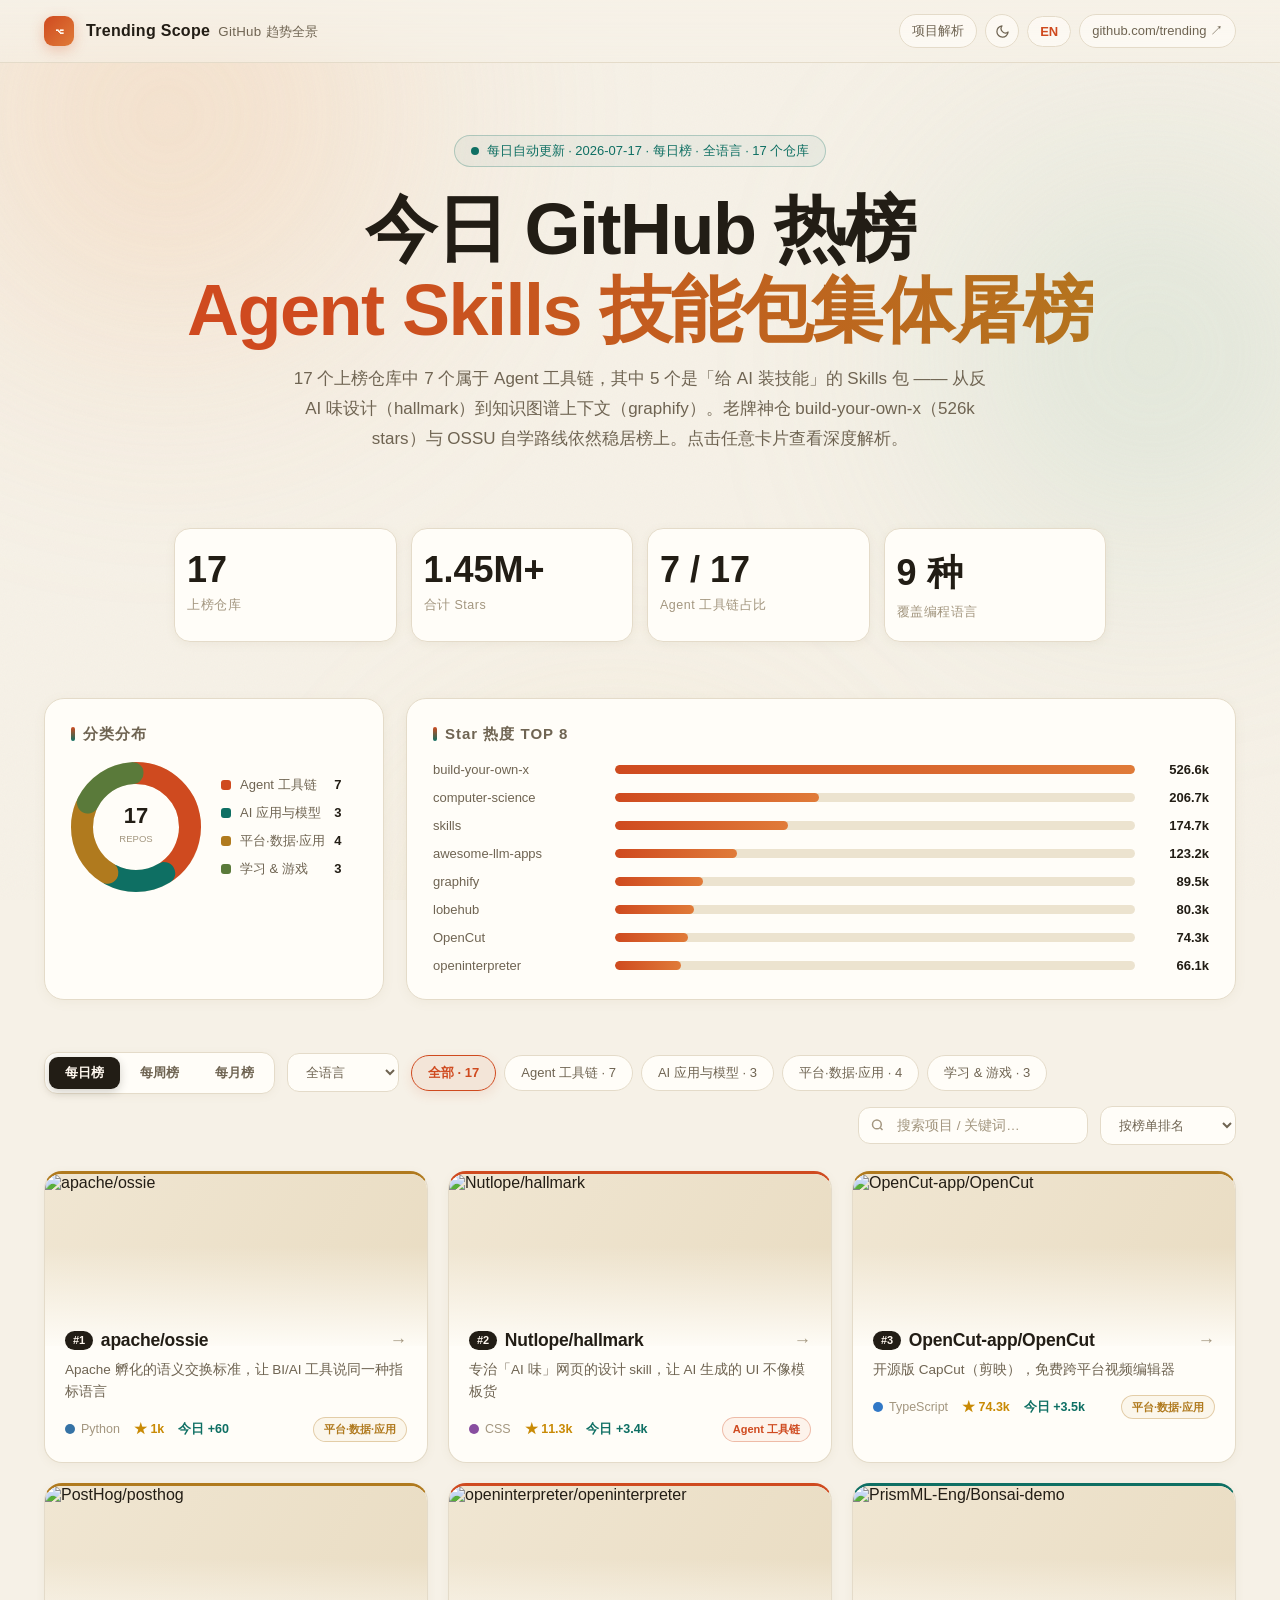
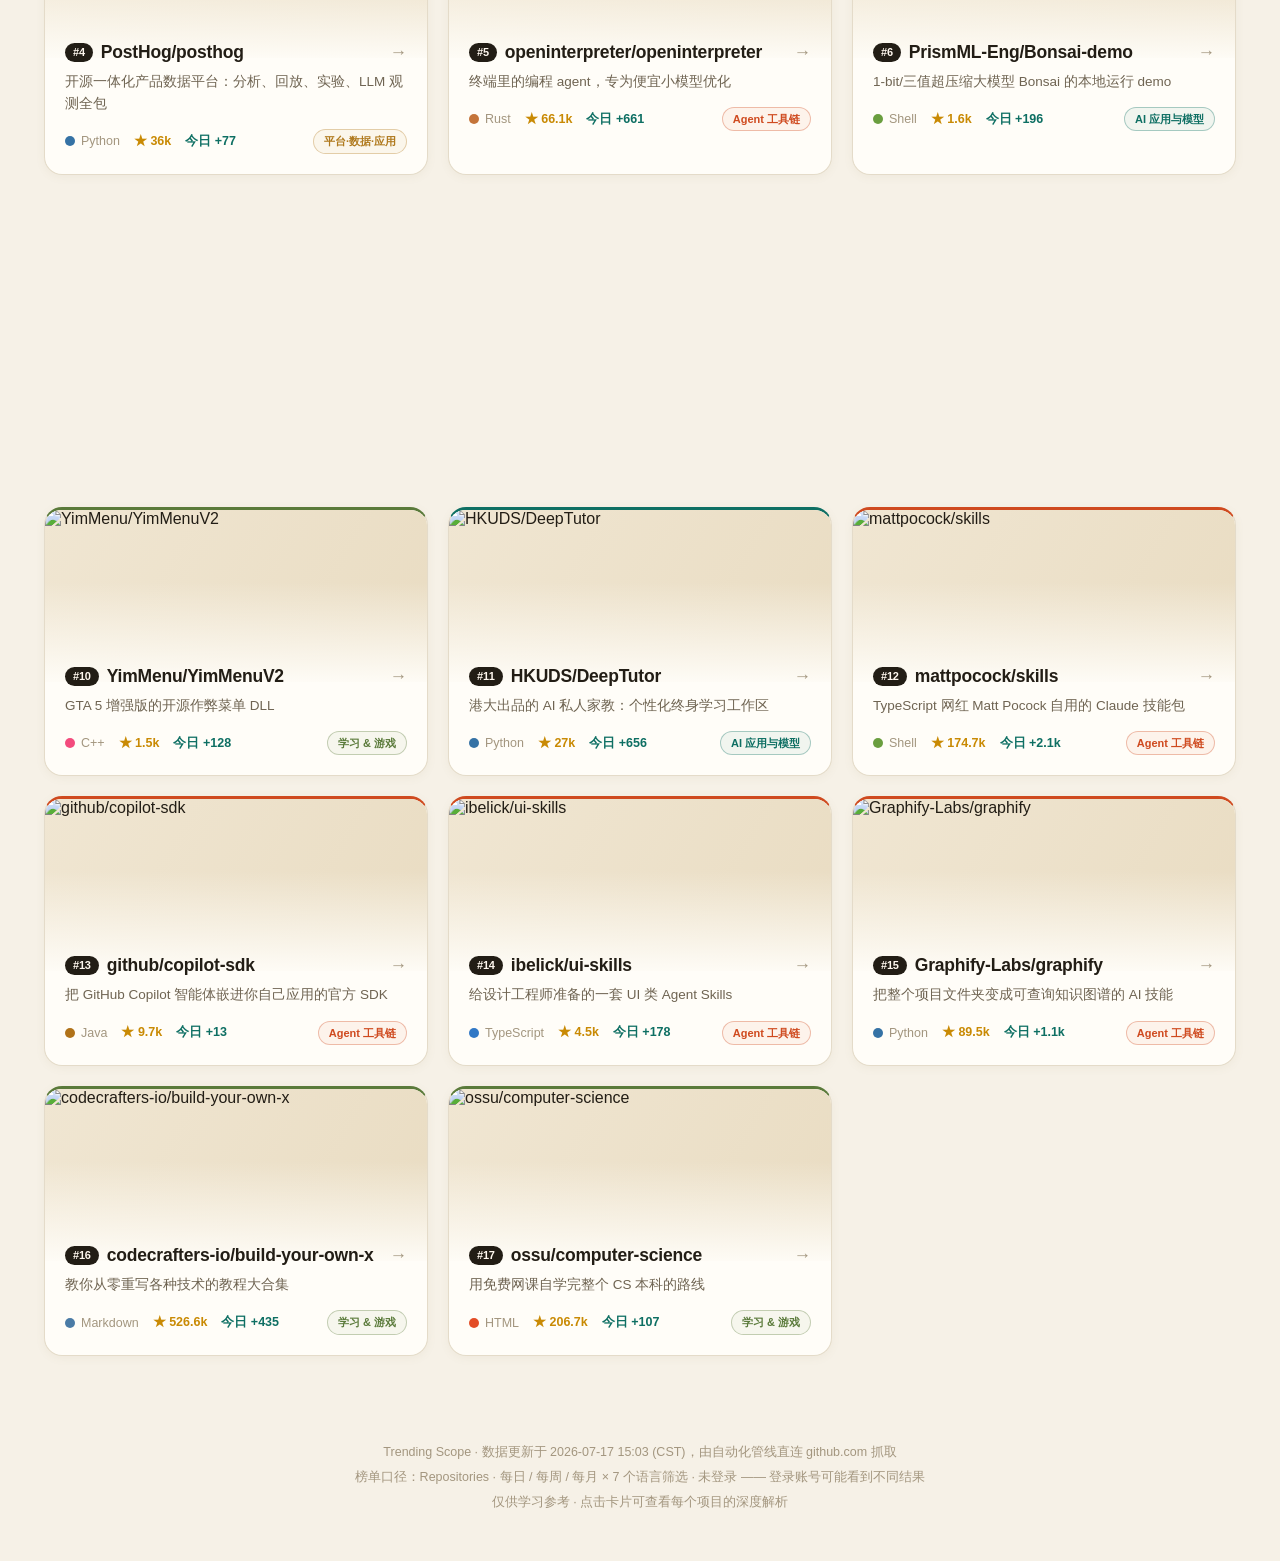
==== index.html @ 59d6569b "feat: dark mode — CSS-variable theming, system preference + manual toggle with memory, dark category" ====
<!DOCTYPE html>
<html lang="zh-CN">
<head>
<meta charset="UTF-8">
<meta name="viewport" content="width=device-width, initial-scale=1.0">
<title>GitHub Trending 全景 · 2026-07-17</title>
<meta name="description" content="把 github.com/trending 变成一页双语全景报告：每日 / 每周 / 每月榜 × 7 个语言筛选，上榜仓库深度解析与在榜追踪，每天自动更新。">
<meta property="og:type" content="website">
<meta property="og:site_name" content="Trending Scope">
<meta property="og:title" content="GitHub Trending 全景 · Trending Scope">
<meta property="og:description" content="每日 GitHub 热榜深度解析：每日 / 每周 / 每月榜 × 语言筛选，上榜仓库点评 + 在榜追踪，每天自动更新。">
<meta property="og:url" content="https://trending.cosolution.cc/">
<meta property="og:image" content="https://trending.cosolution.cc/og-zh.png">
<meta property="og:image:width" content="1200">
<meta property="og:image:height" content="630">
<meta property="og:image:alt" content="Trending Scope 站点预览：今日 GitHub 热榜与上榜仓库统计">
<meta property="og:locale" content="zh_CN">
<meta name="twitter:card" content="summary_large_image">
<meta name="twitter:title" content="GitHub Trending 全景 · Trending Scope">
<meta name="twitter:description" content="每日 GitHub 热榜深度解析：每日 / 每周 / 每月榜 × 语言筛选，上榜仓库点评 + 在榜追踪，每天自动更新。">
<meta name="twitter:image" content="https://trending.cosolution.cc/og-zh.png">
<script>!function(){try{var t=localStorage.getItem("ts-theme");if(t!=="dark"&&t!=="light"){t=matchMedia("(prefers-color-scheme: dark)").matches?"dark":"light"}document.documentElement.dataset.theme=t}catch(e){document.documentElement.dataset.theme="light"}}()</script>
<style>
  :root{
    --bg:#f6f1e7; --card:#fffdf8; --line:#e4dbc9;
    --txt:#221d15; --sub:#6f6452; --dim:#a3967f;
    --acc1:#cf4a1f; --acc2:#0e6f63; --acc3:#b07a1e;
    --gold:#c98a04;
    --cat-agent:#cf4a1f; --cat-ai:#0e6f63; --cat-infra:#b07a1e; --cat-other:#5a7a3a;
  }
  *{margin:0;padding:0;box-sizing:border-box}
  html{scroll-behavior:smooth}
  body{
    font-family:-apple-system,BlinkMacSystemFont,"SF Pro SC","PingFang SC","Segoe UI",Roboto,sans-serif;
    background:var(--bg); color:var(--txt); overflow-x:hidden;
    -webkit-font-smoothing:antialiased;
  }
  /* ---------- 背景 ---------- */
  .aurora{position:fixed; inset:0; z-index:-2; overflow:hidden}
  .aurora .blob{position:absolute; border-radius:50%; filter:blur(120px); will-change:transform}
  .b1{width:54vw;height:54vw;left:-14vw;top:-18vw;background:radial-gradient(circle,#f3c39a,transparent 65%);opacity:.55;animation:drift1 26s ease-in-out infinite alternate}
  .b2{width:44vw;height:44vw;right:-12vw;top:8vh;background:radial-gradient(circle,#a9cdb9,transparent 65%);opacity:.5;animation:drift2 32s ease-in-out infinite alternate}
  .b3{width:40vw;height:40vw;left:28vw;bottom:-24vw;background:radial-gradient(circle,#ecd9a0,transparent 65%);opacity:.45;animation:drift3 38s ease-in-out infinite alternate}
  @keyframes drift1{to{transform:translate(9vw,7vh) scale(1.12)}}
  @keyframes drift2{to{transform:translate(-8vw,10vh) scale(.9)}}
  @keyframes drift3{to{transform:translate(-10vw,-8vh) scale(1.15)}}
  .grain{position:fixed;inset:0;z-index:-1;pointer-events:none;opacity:.05;
    background-image:url("data:image/svg+xml,%3Csvg xmlns='http://www.w3.org/2000/svg' width='120' height='120'%3E%3Cfilter id='n'%3E%3CfeTurbulence type='fractalNoise' baseFrequency='0.9' numOctaves='2'/%3E%3C/filter%3E%3Crect width='120' height='120' filter='url(%23n)' opacity='0.6'/%3E%3C/svg%3E");}
  /* ---------- 顶部导航 ---------- */
  header.nav{position:sticky;top:0;z-index:50;backdrop-filter:blur(14px);
    background:linear-gradient(180deg,rgba(246,241,231,.92),rgba(246,241,231,.6));
    border-bottom:1px solid var(--line)}
  .nav-inner{max-width:1240px;margin:0 auto;padding:14px 24px;display:flex;align-items:center;gap:12px}
  .logo{width:30px;height:30px;border-radius:9px;display:grid;place-items:center;
    background:linear-gradient(135deg,var(--acc1),#e07b39);box-shadow:0 4px 14px #cf4a1f44;
    font-size:16px;font-weight:800;color:#fff8ef}
  .nav-title{font-weight:700;letter-spacing:.3px}
  .nav-title small{color:var(--sub);font-weight:400;margin-left:8px}
  .nav-right{margin-left:auto;display:flex;gap:8px;align-items:center}
  .nav-right a{color:var(--sub);text-decoration:none;font-size:13px;padding:7px 12px;border:1px solid var(--line);border-radius:99px;transition:.25s;background:#fffdf8aa}
  .nav-right a:hover{color:var(--txt);border-color:var(--acc1);box-shadow:0 4px 12px #cf4a1f22}
  .nav-right a.lang{font-weight:700;color:var(--acc1)}
  /* ---------- Hero ---------- */
  .hero{max-width:1240px;margin:0 auto;padding:72px 24px 30px;text-align:center}
  .hero .kicker{display:inline-flex;gap:8px;align-items:center;font-size:13px;color:var(--acc2);
    border:1px solid #0e6f6344;border-radius:99px;padding:6px 16px;background:#0e6f630c;
    animation:fadeUp .8s .1s both}
  .hero .kicker .pulse{width:8px;height:8px;border-radius:50%;background:var(--acc2);animation:pulse 1.6s infinite}
  @keyframes pulse{0%,100%{box-shadow:0 0 0 0 #0e6f6355}50%{box-shadow:0 0 0 7px transparent}}
  .hero h1{font-size:clamp(38px,6vw,72px);line-height:1.12;margin:22px 0 14px;font-weight:800;letter-spacing:-1.5px;
    animation:fadeUp .8s .25s both}
  .grad{background:linear-gradient(92deg,#cf4a1f 5%,#b07a1e 45%,#0e6f63 90%,#cf4a1f);
    background-size:250% 100%;-webkit-background-clip:text;background-clip:text;color:transparent;
    animation:gradShift 7s linear infinite}
  @keyframes gradShift{to{background-position:250% 0}}
  .hero p.sub{color:var(--sub);font-size:clamp(14px,1.6vw,17px);max-width:700px;margin:0 auto;line-height:1.75;animation:fadeUp .8s .4s both}
  @keyframes fadeUp{from{opacity:0;transform:translateY(22px)}to{opacity:1;transform:none}}
  /* ---------- 统计条 ---------- */
  .stats{max-width:980px;margin:44px auto 0;display:grid;grid-template-columns:repeat(4,1fr);gap:14px;padding:0 24px;animation:fadeUp .8s .55s both}
  .stat{background:var(--card);border:1px solid var(--line);border-radius:16px;padding:20px 12px;
    box-shadow:0 2px 10px #8a7a5a14;transition:transform .3s,border-color .3s,box-shadow .3s}
  .stat:hover{transform:translateY(-4px);border-color:#cf4a1f66;box-shadow:0 10px 24px -8px #cf4a1f33}
  .stat .num{font-size:clamp(24px,3.4vw,36px);font-weight:800;color:var(--txt)}
  .stat .lbl{color:var(--dim);font-size:12.5px;margin-top:6px;letter-spacing:.5px}
  /* ---------- 图表区 ---------- */
  .insight{max-width:1240px;margin:56px auto 0;padding:0 24px;display:grid;grid-template-columns:340px 1fr;gap:22px}
  .panel{background:var(--card);border:1px solid var(--line);border-radius:20px;padding:26px;box-shadow:0 2px 12px #8a7a5a12}
  .panel h3{font-size:15px;color:var(--sub);font-weight:600;letter-spacing:1px;margin-bottom:18px;display:flex;align-items:center;gap:8px}
  .panel h3::before{content:"";width:4px;height:14px;border-radius:2px;background:linear-gradient(var(--acc1),var(--acc2))}
  .donut-wrap{display:flex;align-items:center;gap:20px}
  .donut{transform:rotate(-90deg)}
  .donut circle{fill:none;stroke-width:22;stroke-linecap:round;transition:stroke-dasharray 1.2s cubic-bezier(.6,0,.2,1)}
  .donut .track{stroke:#eae1cd}
  .legend{display:flex;flex-direction:column;gap:10px;font-size:13px}
  .legend .row{display:flex;align-items:center;gap:9px;color:var(--sub)}
  .legend .dot{width:10px;height:10px;border-radius:3px}
  .legend b{color:var(--txt);margin-left:auto;font-variant-numeric:tabular-nums}
  .bars{display:flex;flex-direction:column;gap:13px}
  .bar-row{display:grid;grid-template-columns:170px 1fr 62px;gap:12px;align-items:center;font-size:13px}
  .bar-row .nm{color:var(--sub);white-space:nowrap;overflow:hidden;text-overflow:ellipsis}
  .bar-row .tr{height:9px;border-radius:99px;background:#ece3cf;overflow:hidden}
  .bar-row .fl{display:block;height:100%;border-radius:99px;width:0;background:linear-gradient(90deg,var(--acc1),#e07b39);transition:width 1s cubic-bezier(.6,0,.2,1)}
  .bar-row .vl{text-align:right;color:var(--txt);font-weight:700;font-variant-numeric:tabular-nums}
  /* ---------- 工具栏 ---------- */
  .toolbar{max-width:1240px;margin:52px auto 26px;padding:0 24px;display:flex;flex-wrap:wrap;gap:12px;align-items:center}
  .ranges{display:flex;gap:4px;background:var(--card);border:1px solid var(--line);border-radius:13px;padding:4px;box-shadow:0 2px 8px #8a7a5a10}
  .ranges .rb{padding:7px 16px;border-radius:9px;font-size:13px;color:var(--sub);cursor:pointer;transition:.25s;user-select:none;font-weight:600;white-space:nowrap}
  .ranges .rb:hover{color:var(--txt)}
  .ranges .rb.on{background:#221d15;color:#fff8ef;box-shadow:0 3px 10px #221d1533}
  .chips{display:flex;gap:8px;flex-wrap:wrap}
  .chip{padding:8px 16px;border-radius:99px;border:1px solid var(--line);background:var(--card);color:var(--sub);
    font-size:13px;cursor:pointer;transition:.25s;user-select:none}
  .chip:hover{border-color:var(--acc1);color:var(--txt)}
  .chip.on{background:#cf4a1f12;border-color:var(--acc1);color:var(--acc1);font-weight:600;box-shadow:0 4px 12px #cf4a1f1e}
  .search{margin-left:auto;position:relative}
  .search input{width:230px;padding:10px 16px 10px 38px;border-radius:12px;border:1px solid var(--line);background:var(--card);color:var(--txt);font-size:13.5px;outline:none;transition:.25s}
  .search input::placeholder{color:var(--dim)}
  .search input:focus{border-color:var(--acc2);box-shadow:0 0 0 3px #0e6f6322;width:270px}
  .search svg{position:absolute;left:12px;top:50%;transform:translateY(-50%)}
  .sortsel{padding:10px 14px;border-radius:12px;border:1px solid var(--line);background:var(--card);color:var(--sub);font-size:13px;outline:none;cursor:pointer}
  /* ---------- 卡片 ---------- */
  .grid{max-width:1240px;margin:0 auto;padding:0 24px 30px;display:grid;grid-template-columns:repeat(auto-fill,minmax(350px,1fr));gap:20px}
  .card{background:var(--card);border:1px solid var(--line);border-radius:18px;overflow:hidden;cursor:pointer;
    position:relative;box-shadow:0 2px 10px #8a7a5a12;
    opacity:0;transform:translateY(26px) scale(.98);
    transition:opacity .6s,transform .6s cubic-bezier(.2,.7,.3,1),border-color .3s,box-shadow .3s}
  .card.show{opacity:1;transform:none}
  .card:hover{transform:translateY(-6px);border-color:#cf4a1f77;box-shadow:0 18px 40px -14px #b06a2f44,0 4px 16px #8a7a5a22}
  .card .thumb{position:relative;height:172px;overflow:hidden;background:linear-gradient(120deg,#f0e6d2,#e9dcc2)}
  .card .thumb img{width:100%;height:100%;object-fit:cover;display:block;transition:transform .6s cubic-bezier(.2,.7,.3,1)}
  .card:hover .thumb img{transform:scale(1.06)}
  .card .thumb::after{content:"";position:absolute;inset:0;background:linear-gradient(180deg,transparent 42%,#fffdf8f2)}
  .rank{display:inline-block;flex:none;font-size:11px;font-weight:800;color:#fff8ef;line-height:1;
    background:#221d15;padding:4px 8px;border-radius:99px;vertical-align:2px}
  .catpill{margin-left:auto;font-size:11px;padding:3px 10px;border-radius:99px;border:1px solid;font-weight:600;line-height:1.5}
  .card .body{padding:18px 20px 20px;position:relative;margin-top:-34px;z-index:2}
  .card h4{font-size:17.5px;font-weight:750;letter-spacing:-.2px;display:flex;align-items:center;gap:8px}
  .card h4 .arrow{margin-left:auto;color:var(--dim);transition:.3s;font-weight:400}
  .card:hover h4 .arrow{transform:translateX(4px);color:var(--acc1)}
  .card .tag{color:var(--sub);font-size:13.5px;line-height:1.65;margin-top:8px;display:-webkit-box;-webkit-line-clamp:2;-webkit-box-orient:vertical;overflow:hidden}
  .card .meta{display:flex;align-items:center;gap:14px;row-gap:8px;margin-top:14px;font-size:12.5px;color:var(--dim);flex-wrap:wrap}
  .ldot{display:inline-flex;align-items:center;gap:6px}
  .ldot i{width:10px;height:10px;border-radius:50%;display:inline-block}
  .stars{color:var(--gold);font-weight:700;display:inline-flex;align-items:center;gap:5px}
  .today{color:var(--acc2);font-weight:700}
  .empty{grid-column:1/-1;text-align:center;color:var(--dim);padding:70px 0;font-size:15px}
  /* ---------- 在榜追踪 ---------- */
  .trkb{font-size:11px;padding:3px 9px;border-radius:99px;border:1px solid #0e6f6355;color:var(--acc2);background:#0e6f630e;font-weight:600;line-height:1.5;white-space:nowrap}
  .trkb.new{color:var(--acc1);border-color:#cf4a1f55;background:#cf4a1f12}
  .trkb.back{color:var(--acc3);border-color:#b07a1e55;background:#b07a1e0e}
  .trackinfo{font-size:13px;color:var(--sub);margin-bottom:8px;font-weight:600}
  .spark{width:100%;height:44px;display:block}
  .spark-cap{display:flex;justify-content:space-between;font-size:11px;color:var(--dim);margin-top:4px;font-variant-numeric:tabular-nums}
  .spark-note{font-size:11.5px;color:var(--dim);margin-top:6px}
  /* ---------- 弹窗 ---------- */
  .overlay{position:fixed;inset:0;z-index:100;background:#221d15b8;backdrop-filter:blur(10px);
    display:grid;place-items:center;padding:24px;opacity:0;pointer-events:none;transition:opacity .3s}
  .overlay.open{opacity:1;pointer-events:auto}
  .modal{width:min(760px,94vw);max-height:88vh;overflow-y:auto;background:linear-gradient(180deg,#fffdf8,#faf4e8);
    border:1px solid var(--line);border-radius:22px;box-shadow:0 40px 90px -20px #221d15aa;
    transform:translateY(28px) scale(.96);transition:transform .35s cubic-bezier(.2,.8,.3,1)}
  .overlay.open .modal{transform:none}
  .modal::-webkit-scrollbar{width:8px}.modal::-webkit-scrollbar-thumb{background:#d8cdb4;border-radius:8px}
  .m-hero{position:relative;height:230px;overflow:hidden}
  .m-hero img{width:100%;height:100%;object-fit:cover}
  .m-hero::after{content:"";position:absolute;inset:0;background:linear-gradient(180deg,#fffdf800 30%,#fffdf8f0)}
  .m-close{position:absolute;top:14px;right:14px;z-index:3;width:36px;height:36px;border-radius:50%;border:none;
    background:#221d15b3;color:#fff8ef;font-size:16px;cursor:pointer;backdrop-filter:blur(6px);transition:.25s}
  .m-close:hover{background:var(--acc1);transform:rotate(90deg)}
  .m-body{padding:6px 30px 30px;margin-top:-46px;position:relative;z-index:2}
  .m-body h2{font-size:26px;font-weight:800;letter-spacing:-.4px}
  .m-sub{color:var(--sub);font-size:13.5px;margin-top:4px}
  .m-tags{display:flex;gap:8px;flex-wrap:wrap;margin:14px 0 20px}
  .m-tag{font-size:12px;padding:5px 12px;border-radius:99px;border:1px solid var(--line);color:var(--sub);background:#f5eedd}
  .m-tag.hl{color:var(--gold);border-color:#c98a0455;background:#c98a040e}
  .m-tag.hl2{color:var(--acc2);border-color:#0e6f6355;background:#0e6f630e}
  .sec{margin-top:18px;border-left:3px solid;border-image:linear-gradient(var(--acc1),var(--acc2)) 1;padding:2px 0 2px 16px}
  .sec h5{font-size:13px;letter-spacing:1.5px;color:var(--acc1);margin-bottom:7px}
  .sec p{color:#4c4335;font-size:14.5px;line-height:1.85}
  .sec ul.uses{list-style:none}
  .sec ul.uses li{position:relative;color:#4c4335;font-size:14.5px;line-height:1.85;padding-left:16px;margin-top:4px}
  .sec ul.uses li::before{content:"▸";position:absolute;left:0;color:var(--acc2);font-weight:700}
  .m-foot{margin-top:26px;display:flex;gap:10px}
  .btn{flex:1;text-align:center;padding:13px;border-radius:13px;text-decoration:none;font-size:14px;font-weight:700;transition:.25s}
  .btn.pri{color:#fff8ef;background:#221d15}
  .btn.pri:hover{background:var(--acc1);box-shadow:0 8px 26px -8px #cf4a1f88}
  .btn.sec2{color:var(--sub);border:1px solid var(--line);flex:0 0 110px}
  .btn.sec2:hover{color:var(--txt);border-color:var(--acc2)}
  footer{max-width:1240px;margin:20px auto 0;padding:34px 24px 46px;color:var(--dim);font-size:12.5px;text-align:center;line-height:2}
  /* ---------- 主题按钮 & SVG 颜色变量化 ---------- */
  .themebtn{width:34px;height:34px;border-radius:50%;border:1px solid var(--line);background:#fffdf8aa;color:var(--sub);cursor:pointer;display:grid;place-items:center;transition:.25s;padding:0}
  .themebtn:hover{color:var(--txt);border-color:var(--acc1);box-shadow:0 4px 12px #cf4a1f22}
  .donut .dnum{fill:var(--txt)}
  .donut .dsub{fill:var(--dim)}
  .spark polyline{stroke:var(--acc1)}
  .spark circle{fill:var(--card);stroke:var(--acc1)}
  /* ---------- 暗色模式 ---------- */
  html[data-theme="dark"]{
    color-scheme:dark;
    --bg:#16120d; --card:#221c15; --line:#3d342a;
    --txt:#f2ead9; --sub:#b3a78e; --dim:#7f7461;
    --acc1:#e05828; --acc2:#2ba892; --acc3:#d09a2e;
    --gold:#e0a42c;
  }
  html[data-theme="dark"] .aurora .b1{background:radial-gradient(circle,#5e2c16,transparent 65%);opacity:.5}
  html[data-theme="dark"] .aurora .b2{background:radial-gradient(circle,#143b33,transparent 65%);opacity:.55}
  html[data-theme="dark"] .aurora .b3{background:radial-gradient(circle,#4d3a12,transparent 65%);opacity:.45}
  html[data-theme="dark"] header.nav{background:linear-gradient(180deg,rgba(22,18,13,.92),rgba(22,18,13,.6));transition:background-color .35s ease}
  html[data-theme="dark"] .nav-right a{background:#221c15aa}
  html[data-theme="dark"] .nav-right a:hover{box-shadow:0 4px 12px #e0582833}
  html[data-theme="dark"] .themebtn{background:#221c15aa}
  html[data-theme="dark"] .themebtn:hover{box-shadow:0 4px 12px #e0582833}
  html[data-theme="dark"] .hero .kicker{border-color:#2ba89255;background:#2ba89214}
  html[data-theme="dark"] .hero .kicker .pulse{animation:pulseD 1.6s infinite}
  @keyframes pulseD{0%,100%{box-shadow:0 0 0 0 #2ba89255}50%{box-shadow:0 0 0 7px transparent}}
  html[data-theme="dark"] .grad{background:linear-gradient(92deg,#e05828 5%,#d09a2e 45%,#2ba892 90%,#e05828);background-size:250% 100%;-webkit-background-clip:text;background-clip:text;color:transparent}
  html[data-theme="dark"] .stat{box-shadow:0 2px 10px #00000033}
  html[data-theme="dark"] .stat:hover{border-color:#e0582866;box-shadow:0 10px 24px -8px #e0582840}
  html[data-theme="dark"] .panel{box-shadow:0 2px 12px #00000030}
  html[data-theme="dark"] .donut .track{stroke:#383026}
  html[data-theme="dark"] .bar-row .tr{background:#383026}
  html[data-theme="dark"] .ranges{box-shadow:0 2px 8px #00000033}
  html[data-theme="dark"] .ranges .rb.on{background:#f2ead9;color:#221c15;box-shadow:0 3px 10px #00000066}
  html[data-theme="dark"] .chip.on{background:#e0582820;box-shadow:0 4px 12px #e0582826}
  html[data-theme="dark"] .search input:focus{box-shadow:0 0 0 3px #2ba89230}
  html[data-theme="dark"] .card{box-shadow:0 2px 10px #00000033}
  html[data-theme="dark"] .card:hover{border-color:#e0582877;box-shadow:0 18px 40px -14px #00000088,0 4px 16px #00000044}
  html[data-theme="dark"] .card .thumb{background:linear-gradient(120deg,#2c251c,#241e16)}
  html[data-theme="dark"] .card .thumb::after{background:linear-gradient(180deg,transparent 42%,#221c15f2)}
  html[data-theme="dark"] .rank{background:#f2ead9;color:#221c15}
  html[data-theme="dark"] .trkb{border-color:#2ba89266;color:var(--acc2);background:#2ba89214}
  html[data-theme="dark"] .trkb.new{border-color:#e0582866;color:var(--acc1);background:#e0582818}
  html[data-theme="dark"] .trkb.back{border-color:#d09a2e66;color:var(--acc3);background:#d09a2e14}
  html[data-theme="dark"] .m-tag.hl2{border-color:#2ba89266;color:var(--acc2);background:#2ba89214}
  html[data-theme="dark"] .overlay{background:#0a0806cc}
  html[data-theme="dark"] .modal{background:linear-gradient(180deg,#221c15,#1c1712);box-shadow:0 40px 90px -20px #000000cc}
  html[data-theme="dark"] .modal::-webkit-scrollbar-thumb{background:#4a4032}
  html[data-theme="dark"] .m-hero::after{background:linear-gradient(180deg,#221c1500 30%,#221c15f0)}
  html[data-theme="dark"] .m-close{background:#0a0806b3;color:#f2ead9}
  html[data-theme="dark"] .m-tag{background:#2c251c}
  html[data-theme="dark"] .sec p,html[data-theme="dark"] .sec ul.uses li{color:#cfc3ab}
  html[data-theme="dark"] .btn.pri{background:#f2ead9;color:#221c15}
  html[data-theme="dark"] .btn.pri:hover{background:var(--acc1);color:#fff8ef;box-shadow:0 8px 26px -8px #e0582888}
  @media(max-width:860px){
    .insight{grid-template-columns:1fr}
    .stats{grid-template-columns:repeat(2,1fr)}
    .search{margin-left:0;width:100%}.search input{width:100%}
  }
</style>
</head>
<body>
<div class="aurora"><div class="blob b1"></div><div class="blob b2"></div><div class="blob b3"></div></div>
<div class="grain"></div>

<header class="nav">
  <div class="nav-inner">
    <div class="logo">⌥</div>
    <div class="nav-title">Trending Scope<small>GitHub 趋势全景</small></div>
    <div class="nav-right">
      <a href="#explore">项目解析</a>
      <button class="themebtn" id="themebtn" aria-label="切换主题"></button>
      <a href="index-en.html" class="lang">EN</a>
      <a href="https://github.com/trending" target="_blank" rel="noopener">github.com/trending ↗</a>
    </div>
  </div>
</header>

<section class="hero">
  <span class="kicker"><span class="pulse"></span><span id="kicktxt">数据加载中…</span></span>
  <h1>今日 GitHub 热榜<br><span class="grad" id="headline"></span></h1>
  <p class="sub" id="sub"></p>
</section>

<section class="stats" id="stats">
  <div class="stat"><div class="num" id="st1">0</div><div class="lbl">上榜仓库</div></div>
  <div class="stat"><div class="num" id="st2">0</div><div class="lbl">合计 Stars</div></div>
  <div class="stat"><div class="num" id="st3">0</div><div class="lbl">Agent 工具链占比</div></div>
  <div class="stat"><div class="num" id="st4">0</div><div class="lbl">覆盖编程语言</div></div>
</section>

<section class="insight">
  <div class="panel">
    <h3>分类分布</h3>
    <div class="donut-wrap">
      <svg class="donut" width="130" height="130" viewBox="0 0 130 130" id="donut"></svg>
      <div class="legend" id="legend"></div>
    </div>
  </div>
  <div class="panel">
    <h3>Star 热度 TOP 8</h3>
    <div class="bars" id="bars"></div>
  </div>
</section>

<section class="toolbar" id="explore">
  <div class="ranges" id="ranges"></div>
  <select class="sortsel" id="langsel"></select>
  <div class="chips" id="chips"></div>
  <div class="search">
    <svg width="15" height="15" viewBox="0 0 24 24" fill="none" stroke="#a3967f" stroke-width="2.4"><circle cx="11" cy="11" r="7"/><path d="m20 20-3.5-3.5"/></svg>
    <input id="q" type="text" placeholder="搜索项目 / 关键词…">
  </div>
  <select class="sortsel" id="sort">
    <option value="rank">按榜单排名</option>
    <option value="stars-desc">Stars 从高到低</option>
    <option value="stars-asc">Stars 从低到高</option>
    <option value="name">按名称 A→Z</option>
  </select>
</section>

<main class="grid" id="grid"></main>

<div class="overlay" id="overlay">
  <div class="modal" id="modal" role="dialog" aria-modal="true"></div>
</div>

<footer>
  <span id="foot1">Trending Scope</span><br>
  榜单口径：Repositories · 每日 / 每周 / 每月 × 7 个语言筛选 · 未登录 —— 登录账号可能看到不同结果<br>
  仅供学习参考 · 点击卡片可查看每个项目的深度解析
</footer>

<script src="data.js"></script>
<script>
/* ---------- 语言相关 UI 文案 ---------- */
const LOCALE = "zh";
const L = {
  multiLang: "多语言",
  langAll: "全语言",
  ranges: {daily:"每日榜", weekly:"每周榜", monthly:"每月榜"},
  rangeShort: {daily:"今日", weekly:"本周", monthly:"本月"},
  gain: (t,b) => `${L.rangeShort[b]} ${t}`,
  kicker: (date,rng,lang,n) => `每日自动更新 · ${date} · ${rng} · ${lang} · ${n} 个仓库`,
  all: n => `全部 · ${n}`,
  empty: "没有匹配的项目，换个关键词试试？",
  err: "数据加载失败：请确认 data.js 与本页面在同一目录。",
  rankSub: (r,b) => `${L.ranges[b]}排名 #${r}`,
  autoTag: "⚡ 自动摘要",
  secs: {what:"◆ 是做什么的", content:"◆ 仓库里有什么", stack:"◆ 技术栈", uses:"◆ 应用场景", hot:"◆ 为什么火"},
  openBtn: "在 GitHub 打开 ↗",
  backBtn: "返回列表",
  titleSuffix: d => `GitHub Trending 全景 · ${d}`,
  langSuffix: " 种",
  trackSec: "◆ 在榜追踪",
  streak: n => `在榜 ${n} 天`,
  newBadge: "首次上榜",
  backBadge: "回榜",
  trackInfo: t => t.is_new ? "今日首次上榜"
                : t.is_back ? `回榜 · 首次出现 ${t.first}`
                : t.days <= 1 ? "在榜追踪今日启动"
                : `连续在榜 ${t.days} 天 · 首次出现 ${t.first}`,
  collecting: d => `（趋势数据自 ${d} 起逐日积累）`,
  toDark: "切换到暗色模式",
  toLight: "切换到亮色模式"
};

const LANGC = {Python:"#3572A5",TypeScript:"#3178c6",JavaScript:"#d4b014",Java:"#b07219",Rust:"#c4743a",Shell:"#6a9e3f",Markdown:"#4a7ba6",CSS:"#884ea0","C++":"#f34b7d",HTML:"#e34c26",Go:"#00ADD8",Jupyter:"#DA5B0B",C:"#555555","C#":"#178600",Kotlin:"#A97BFF",Swift:"#F05138",PHP:"#4F5D95",Ruby:"#701516"};
const RANGES = ["daily","weekly","monthly"];

/* ---------- 状态 & 工具 ---------- */
const $ = s => document.querySelector(s);
const state = {board:"daily", lang:"all", cat:"all", q:"", sort:"rank"};
let D = null, REG = {}, USES = {}, CATS = {}, openSlug = null;
const og = r => `https://opengraph.githubassets.com/1/${r.full}`;
const avatar = r => `https://github.com/${r.full.split("/")[0]}.png?size=400`;
const esc = s => String(s).replace(/&/g,"&amp;").replace(/</g,"&lt;");
const langLabel = r => r.lang || L.multiLang;
const langColor = r => r.lang ? (LANGC[r.lang]||"#888") : "#8a7f68";

/* ---------- 当前看板列表 ---------- */
function activeList(){
  const b = D.boards[state.board] || {};
  const arr = b[state.lang] || b.all || [];
  return arr.map(be=>{
    const base = REG[be.full]; if(!base) return null;
    return Object.assign({}, base, {r:be.rank, stars:be.stars, today:be.today});
  }).filter(Boolean);
}

/* ---------- 在榜追踪徽章 & 趋势 ---------- */
const trackBadge = r => {
  const t = r.track; if(!t) return "";
  if(t.is_new)  return `<span class="trkb new">${L.newBadge}</span>`;
  if(t.is_back) return `<span class="trkb back">${L.backBadge}</span>`;
  if(t.days>=2) return `<span class="trkb">${L.streak(t.days)}</span>`;
  return "";
};
const spark = hist => {
  const W=300, H=44, P=5;
  const vals = hist.map(h=>h.s), mn = Math.min(...vals), mx = Math.max(...vals);
  const X = i => P+(W-2*P)*(hist.length===1 ? 0.5 : i/(hist.length-1));
  const Y = v => mx===mn ? H/2 : H-P-((H-2*P)*(v-mn)/(mx-mn));
  const pts = hist.map((h,i)=>X(i).toFixed(1)+","+Y(h.s).toFixed(1)).join(" ");
  const last = hist[hist.length-1];
  return `<svg class="spark" viewBox="0 0 ${W} ${H}" preserveAspectRatio="none">
      ${hist.length>1 ? `<polyline points="${pts}" fill="none" stroke="#cf4a1f" stroke-width="2" stroke-linecap="round" stroke-linejoin="round"/>` : ""}
      ${hist.map((h,i)=>`<circle cx="${X(i).toFixed(1)}" cy="${Y(h.s).toFixed(1)}" r="2.6" fill="#fffdf8" stroke="#cf4a1f" stroke-width="1.6"/>`).join("")}
    </svg>
    <div class="spark-cap"><span>${hist[0].d} · ★${hist[0].s}k</span><span>${last.d} · ★${last.s}k</span></div>`;
};
const trackSec = r => {
  const t = r.track; if(!t || !t.hist || !t.hist.length) return "";
  return `<div class="sec"><h5>${L.trackSec}</h5>
    <div class="trackinfo">${L.trackInfo(t)}</div>
    ${spark(t.hist)}
    ${t.hist.length<2 ? `<div class="spark-note">${L.collecting(t.first)}</div>` : ""}
  </div>`;
};

/* ---------- 数字滚动 ---------- */
function countUp(el){
  const n = +el.dataset.n, suf = el.dataset.suf||"", dec = +(el.dataset.dec||0), t0 = performance.now(), dur = 1400;
  requestAnimationFrame(function f(t){ const p=Math.min(1,(t-t0)/dur), e=1-Math.pow(1-p,3);
    el.textContent = (n*e).toFixed(dec)+suf; if(p<1) requestAnimationFrame(f); });
}

/* ---------- 主题切换 ---------- */
const SUN = `<svg width="15" height="15" viewBox="0 0 24 24" fill="none" stroke="currentColor" stroke-width="2" stroke-linecap="round"><circle cx="12" cy="12" r="4.2"/><path d="M12 2.5v2M12 19.5v2M4.6 4.6l1.4 1.4M18 18l1.4 1.4M2.5 12h2M19.5 12h2M4.6 19.4 6 18M18 6l1.4-1.4"/></svg>`;
const MOON = `<svg width="15" height="15" viewBox="0 0 24 24" fill="none" stroke="currentColor" stroke-width="2" stroke-linecap="round" stroke-linejoin="round"><path d="M21 12.8A9 9 0 1 1 11.2 3a7 7 0 0 0 9.8 9.8z"/></svg>`;
const themeMedia = matchMedia("(prefers-color-scheme: dark)");
const CATDARK = {agent:"#e05828", ai:"#2ba892", infra:"#d09a2e", other:"#8aa851"};
function applyTheme(t){
  document.documentElement.dataset.theme = t;
  const dark = t==="dark";
  Object.keys(CATS).forEach(k=>{ CATS[k].color = (dark && CATDARK[k]) ? CATDARK[k] : CATS[k].base; });
  const btn = $("#themebtn");
  if(btn){
    btn.innerHTML = dark ? SUN : MOON;
    const lb = dark ? L.toLight : L.toDark;
    btn.title = lb; btn.setAttribute("aria-label", lb);
  }
  if(window.__booted) refreshAll();
}
function initTheme(){
  let saved = null;
  try{ saved = localStorage.getItem("ts-theme"); }catch(e){}
  applyTheme((saved==="dark"||saved==="light") ? saved : (themeMedia.matches ? "dark" : "light"));
  themeMedia.addEventListener("change",e=>{
    let s = null; try{ s = localStorage.getItem("ts-theme"); }catch(_){}
    if(s!=="dark" && s!=="light") applyTheme(e.matches ? "dark" : "light");
  });
  $("#themebtn").onclick = ()=>{
    const next = document.documentElement.dataset.theme==="dark" ? "light" : "dark";
    try{ localStorage.setItem("ts-theme", next); }catch(e){}
    applyTheme(next);
  };
}

/* ---------- 从 data.js 引导 ---------- */
function bootstrap(){
  D = window.TRENDING_DATA;
  if(!D || !D.boards || !D.repos || !D.repos.length){
    $("#grid").innerHTML = `<div class="empty">${L.err}</div>`;
    return;
  }
  Object.entries(D.cats).forEach(([k,v])=>CATS[k]={name:v[LOCALE], color:v.color, base:v.color});
  REG = {}; USES = {};
  D.repos.forEach(r=>{
    REG[r.full] = {
      slug:r.slug, full:r.full, cat:r.cat, lang:r.lang,
      auto:!!r.auto, track:r.track||null,
      tag:(r[LOCALE]||{}).tag||"", what:(r[LOCALE]||{}).what||"", content:(r[LOCALE]||{}).content||"",
      stack:(r[LOCALE]||{}).stack||"", hot:(r[LOCALE]||{}).hot||""
    };
    USES[r.slug] = (r[LOCALE]||{}).uses||[];
  });
  parseHash();           // 先解析 #board=&lang=，再渲染
  /* 先取出 #repo=xxx —— refreshAll 里的 syncHash 会重写 hash，必须在重写前捕获 */
  const m = location.hash.match(/repo=([\w-]+)/);
  initTheme();
  applyMeta(D.meta);
  refreshAll();
  window.__booted = true;
  /* 支持 #repo=xxx 直接打开弹窗（也便于自检） */
  if(m) setTimeout(()=>openModal(m[1]),600);
}

function parseHash(){
  const h = location.hash;
  const mb = h.match(/board=(daily|weekly|monthly)/);
  if(mb) state.board = mb[1];
  const ml = h.match(/lang=([A-Za-z0-9+%_-]+)/);
  if(ml){
    const id = decodeURIComponent(ml[1]);
    if(D.langs.some(l=>l.id===id)) state.lang = id;
  }
}

function syncHash(){
  const p = [];
  if(state.board!=="daily") p.push("board="+state.board);
  if(state.lang!=="all") p.push("lang="+encodeURIComponent(state.lang));
  if(openSlug) p.push("repo="+openSlug);
  history.replaceState(null,"", p.length ? "#"+p.join("&") : location.pathname);
}

function applyMeta(M){
  const S = k => M[k+"_"+LOCALE] || "";
  document.title = L.titleSuffix(M.date);
  $("#headline").textContent = S("headline");
  $("#sub").textContent = S("sub");
  $("#foot1").textContent = S("footer");
}

function updateKicker(){
  const n = activeList().length;
  const langName = state.lang==="all" ? L.langAll
    : (D.langs.find(l=>l.id===state.lang)||{}).name || state.lang;
  $("#kicktxt").textContent = L.kicker(D.meta.date, L.ranges[state.board], langName, n);
}

/* 切换口径/语言后的整体刷新 */
function refreshAll(){
  renderRanges(); renderLangs();
  updateKicker();
  initStats();
  renderDonut(); renderBars(); renderChips(); renderGrid();
  syncHash();
}

/* ---------- 口径切换器 ---------- */
function renderRanges(){
  $("#ranges").innerHTML = RANGES.map(b=>
    `<div class="rb${b===state.board?" on":""}" data-b="${b}">${L.ranges[b]}</div>`).join("");
  document.querySelectorAll("#ranges .rb").forEach(el=>el.onclick=()=>{
    if(state.board!==el.dataset.b){ state.board = el.dataset.b; refreshAll(); }
  });
}

/* ---------- 语言筛选 ---------- */
function renderLangs(){
  const sel = $("#langsel");
  sel.innerHTML = D.langs.map(l=>
    `<option value="${esc(l.id)}"${l.id===state.lang?" selected":""}>${l.id==="all"?L.langAll:esc(l.name)}</option>`).join("");
}

function initStats(){
  const LIST = activeList();
  const total = LIST.length;
  const sumK = LIST.reduce((a,r)=>a+r.stars,0);
  const agentN = LIST.filter(r=>r.cat==="agent").length;
  const langs = new Set(LIST.map(langLabel)).size;
  const cfg = [
    ["st1", total,     0, ""],
    ["st2", sumK/1000, 2, "M+"],
    ["st3", agentN,    0, " / "+total],
    ["st4", langs,     0, L.langSuffix]
  ];
  cfg.forEach(([id,n,dec,suf])=>{
    const el = document.getElementById(id);
    el.dataset.n = n; el.dataset.dec = dec; el.dataset.suf = suf;
    countUp(el);
  });
}

/* ---------- 分类环形图 ---------- */
function renderDonut(){
  const LIST = activeList(), total = LIST.length || 1;
  const svg = $("#donut"), legend = $("#legend");
  const counts = {}; LIST.forEach(r=>counts[r.cat]=(counts[r.cat]||0)+1);
  const R=54, C=2*Math.PI*R; let off=0, segs="", leg="";
  Object.keys(CATS).forEach(k=>{
    const n = counts[k]||0, frac = n/total, len = Math.max(frac*C-4,0);
    segs += `<circle cx="65" cy="65" r="${R}" stroke="${CATS[k].color}"
      stroke-dasharray="0 ${C}" data-t="${len}" data-o="${-off}"
      style="stroke-dashoffset:${-off}"></circle>`;
    leg += `<div class="row"><span class="dot" style="background:${CATS[k].color}"></span>${CATS[k].name}<b>${n}</b></div>`;
    off += frac*C;
  });
  svg.innerHTML = `<circle class="track" cx="65" cy="65" r="${R}"></circle>${segs}
    <text class="dnum" x="65" y="61" text-anchor="middle" font-size="22" font-weight="800" transform="rotate(90 65 65)">${LIST.length}</text>
    <text class="dsub" x="65" y="80" text-anchor="middle" font-size="9.5" transform="rotate(90 65 65)">REPOS</text>`;
  legend.innerHTML = leg;
  requestAnimationFrame(()=>setTimeout(()=>{
    svg.querySelectorAll("circle[data-t]").forEach(c=>{
      c.style.strokeDasharray = `${c.dataset.t} ${C}`;
    });
  },200));
}

/* ---------- TOP8 条形图 ---------- */
function renderBars(){
  const LIST = activeList();
  if(!LIST.length){ $("#bars").innerHTML = ""; return; }
  const top = [...LIST].sort((a,b)=>b.stars-a.stars).slice(0,8), max = top[0].stars;
  $("#bars").innerHTML = top.map(r=>`
    <div class="bar-row">
      <span class="nm">${r.full.split("/")[1]}</span>
      <span class="tr"><span class="fl" data-w="${(r.stars/max*100).toFixed(1)}" style="width:0%"></span></span>
      <span class="vl">${r.stars}k</span>
    </div>`).join("");
  requestAnimationFrame(()=>setTimeout(()=>{
    document.querySelectorAll("#bars .fl").forEach(f=>f.style.width=f.dataset.w+"%");
  },60));
}

/* ---------- 筛选 chips ---------- */
function renderChips(){
  const LIST = activeList();
  const counts = {all:LIST.length}; LIST.forEach(r=>counts[r.cat]=(counts[r.cat]||0)+1);
  if(![ "all", ...Object.keys(CATS) ].includes(state.cat)) state.cat = "all";
  $("#chips").innerHTML = `<div class="chip${state.cat==="all"?" on":""}" data-c="all">${L.all(counts.all)}</div>` +
    Object.keys(CATS).map(k=>`<div class="chip${state.cat===k?" on":""}" data-c="${k}">${CATS[k].name} · ${counts[k]||0}</div>`).join("");
  document.querySelectorAll(".chip").forEach(c=>c.onclick=()=>{
    state.cat=c.dataset.c;
    document.querySelectorAll(".chip").forEach(x=>x.classList.toggle("on",x===c));
    renderGrid();
  });
}

/* ---------- 卡片网格 ---------- */
let io;
function renderGrid(){
  let list = activeList().filter(r =>
    (state.cat==="all"||r.cat===state.cat) &&
    (!state.q || (r.full+r.tag+r.what+(r.lang||"")).toLowerCase().includes(state.q)));
  if(state.sort==="rank") list.sort((a,b)=>a.r-b.r);
  else if(state.sort==="stars-desc") list.sort((a,b)=>b.stars-a.stars);
  else if(state.sort==="stars-asc") list.sort((a,b)=>a.stars-b.stars);
  else list.sort((a,b)=>a.full.localeCompare(b.full));
  const g = $("#grid");
  g.innerHTML = list.length ? list.map(r=>`
    <article class="card" data-slug="${r.slug.toLowerCase()}" tabindex="0" style="border-top:3px solid ${CATS[r.cat].color}">
      <div class="thumb">
        <img loading="lazy" src="${og(r)}" alt="${esc(r.full)}"
             onerror="this.onerror=null;this.src='${avatar(r)}'">
      </div>
      <div class="body">
        <h4><span class="rank">#${r.r}</span> ${esc(r.full)} <span class="arrow">→</span></h4>
        <p class="tag">${esc(r.tag)}</p>
        <div class="meta">
          <span class="ldot"><i style="background:${langColor(r)}"></i>${langLabel(r)}</span>
          <span class="stars">★ ${r.stars}k</span>
          <span class="today">${L.gain(r.today,state.board)}</span>${trackBadge(r)}
          <span class="catpill" style="color:${CATS[r.cat].color};border-color:${CATS[r.cat].color}55;background:${CATS[r.cat].color}0e">${CATS[r.cat].name}</span>
        </div>
      </div>
    </article>`).join("")
    : `<div class="empty">${L.empty}</div>`;
  if(io) io.disconnect();
  io = new IntersectionObserver(es=>es.forEach(e=>{
    if(e.isIntersecting){ e.target.classList.add("show"); io.unobserve(e.target); }
  }),{threshold:.08});
  g.querySelectorAll(".card").forEach((c,i)=>{
    c.style.transitionDelay = Math.min(i*45,400)+"ms";
    io.observe(c);
    c.onclick = ()=>openModal(c.dataset.slug);
    c.onkeydown = e=>{ if(e.key==="Enter") openModal(c.dataset.slug); };
  });
}

/* ---------- 弹窗 ---------- */
function findRepo(s){
  s = s.toLowerCase();
  const scan = (b,l)=>{
    const arr = (D.boards[b]||{})[l] || [];
    for(const be of arr){
      const base = REG[be.full];
      if(base && base.slug.toLowerCase()===s)
        return {r:Object.assign({},base,{r:be.rank,stars:be.stars,today:be.today}), board:b};
    }
    return null;
  };
  return scan(state.board,state.lang) || scan("daily","all") || (()=>{
    for(const b of RANGES) for(const l of D.langs){ const f = scan(b,l.id); if(f) return f; }
    return null;
  })();
}

function openModal(s){
  const f = findRepo(s); if(!f) return;
  const r = f.r, bd = f.board;
  openSlug = r.slug.toLowerCase();
  const sec = (h,t) => t ? `<div class="sec"><h5>${h}</h5><p>${esc(t)}</p></div>` : "";
  const uses = USES[r.slug] || [];
  const usesSec = uses.length
    ? `<div class="sec"><h5>${L.secs.uses}</h5><ul class="uses">${uses.map(u=>`<li>${esc(u)}</li>`).join("")}</ul></div>` : "";
  const autoTag = r.auto
    ? `<span class="m-tag" style="color:var(--acc3);border-color:#b07a1e55;background:#b07a1e0e">${L.autoTag}</span>` : "";
  $("#modal").innerHTML = `
    <div class="m-hero">
      <button class="m-close" id="mclose" aria-label="关闭">✕</button>
      <img src="${og(r)}" alt="" onerror="this.onerror=null;this.src='${avatar(r)}'">
    </div>
    <div class="m-body">
      <h2>${esc(r.full)}</h2>
      <div class="m-sub">${L.rankSub(r.r,bd)} · ${esc(r.tag)}</div>
      <div class="m-tags">
        <span class="m-tag hl">★ ${r.stars}k stars</span>
        <span class="m-tag hl2">${L.gain(r.today,bd)}</span>
        <span class="m-tag" style="color:${CATS[r.cat].color};border-color:${CATS[r.cat].color}55;background:${CATS[r.cat].color}0e">${CATS[r.cat].name}</span>
        <span class="m-tag">${langLabel(r)}</span>
        ${autoTag}
      </div>
      ${trackSec(r)}
      ${sec(L.secs.what, r.what)}
      ${sec(L.secs.content, r.content)}
      ${sec(L.secs.stack, r.stack)}
      ${usesSec}
      ${sec(L.secs.hot, r.hot)}
      <div class="m-foot">
        <a class="btn pri" href="https://github.com/${r.full}" target="_blank" rel="noopener">${L.openBtn}</a>
        <a class="btn sec2" href="#" id="mback">${L.backBtn}</a>
      </div>
    </div>`;
  $("#overlay").classList.add("open");
  document.body.style.overflow="hidden";
  syncHash();
  $("#mclose").onclick = closeModal;
  $("#mback").onclick = e=>{e.preventDefault();closeModal();};
}
function closeModal(){
  openSlug = null;
  $("#overlay").classList.remove("open");
  document.body.style.overflow="";
  syncHash();
}
$("#overlay").addEventListener("click",e=>{ if(e.target.id==="overlay") closeModal(); });
document.addEventListener("keydown",e=>{ if(e.key==="Escape") closeModal(); });

/* ---------- 搜索 & 排序 & 语言 ---------- */
let deb;
$("#q").addEventListener("input",e=>{
  clearTimeout(deb);
  deb=setTimeout(()=>{ state.q=e.target.value.trim().toLowerCase(); renderGrid(); },180);
});
$("#sort").addEventListener("change",e=>{ state.sort=e.target.value; renderGrid(); });
$("#langsel").addEventListener("change",e=>{ state.lang=e.target.value; refreshAll(); });

/* ---------- 初始化 ---------- */
bootstrap();
</script>
</body>
</html>
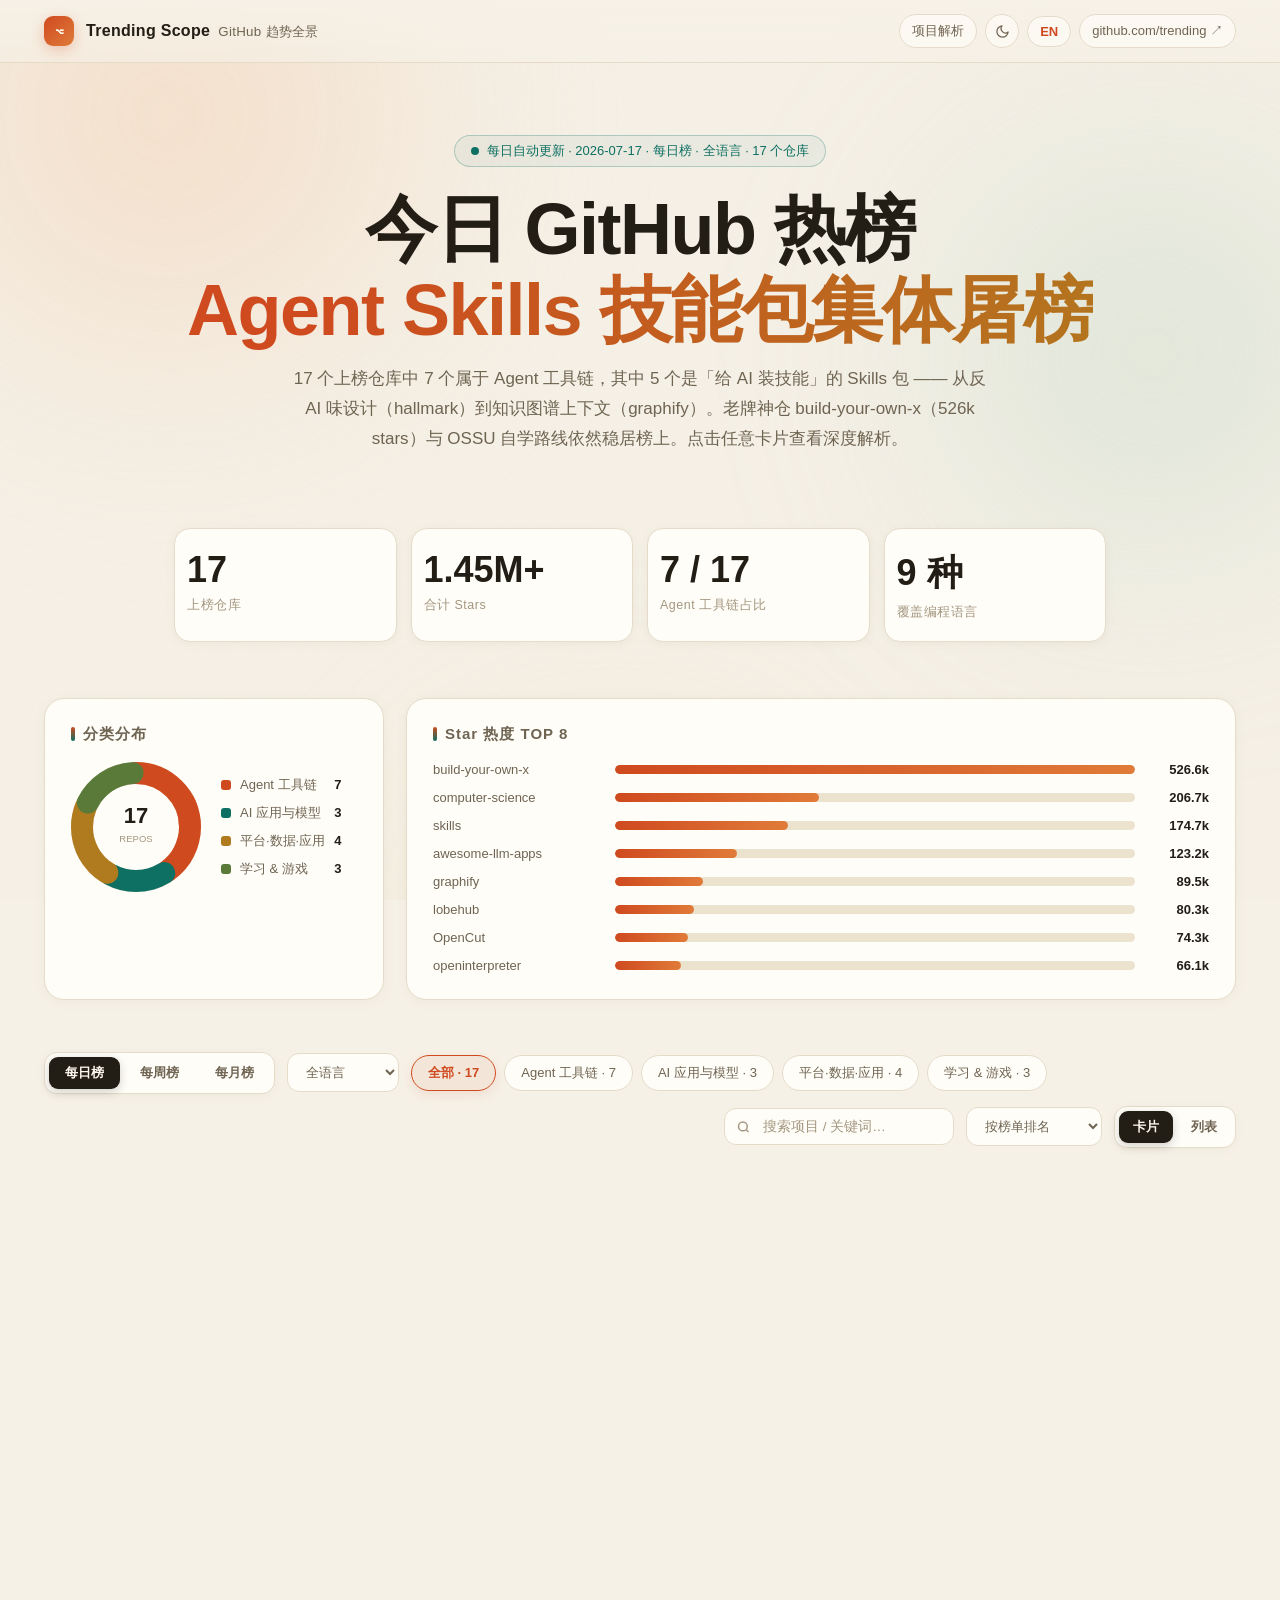
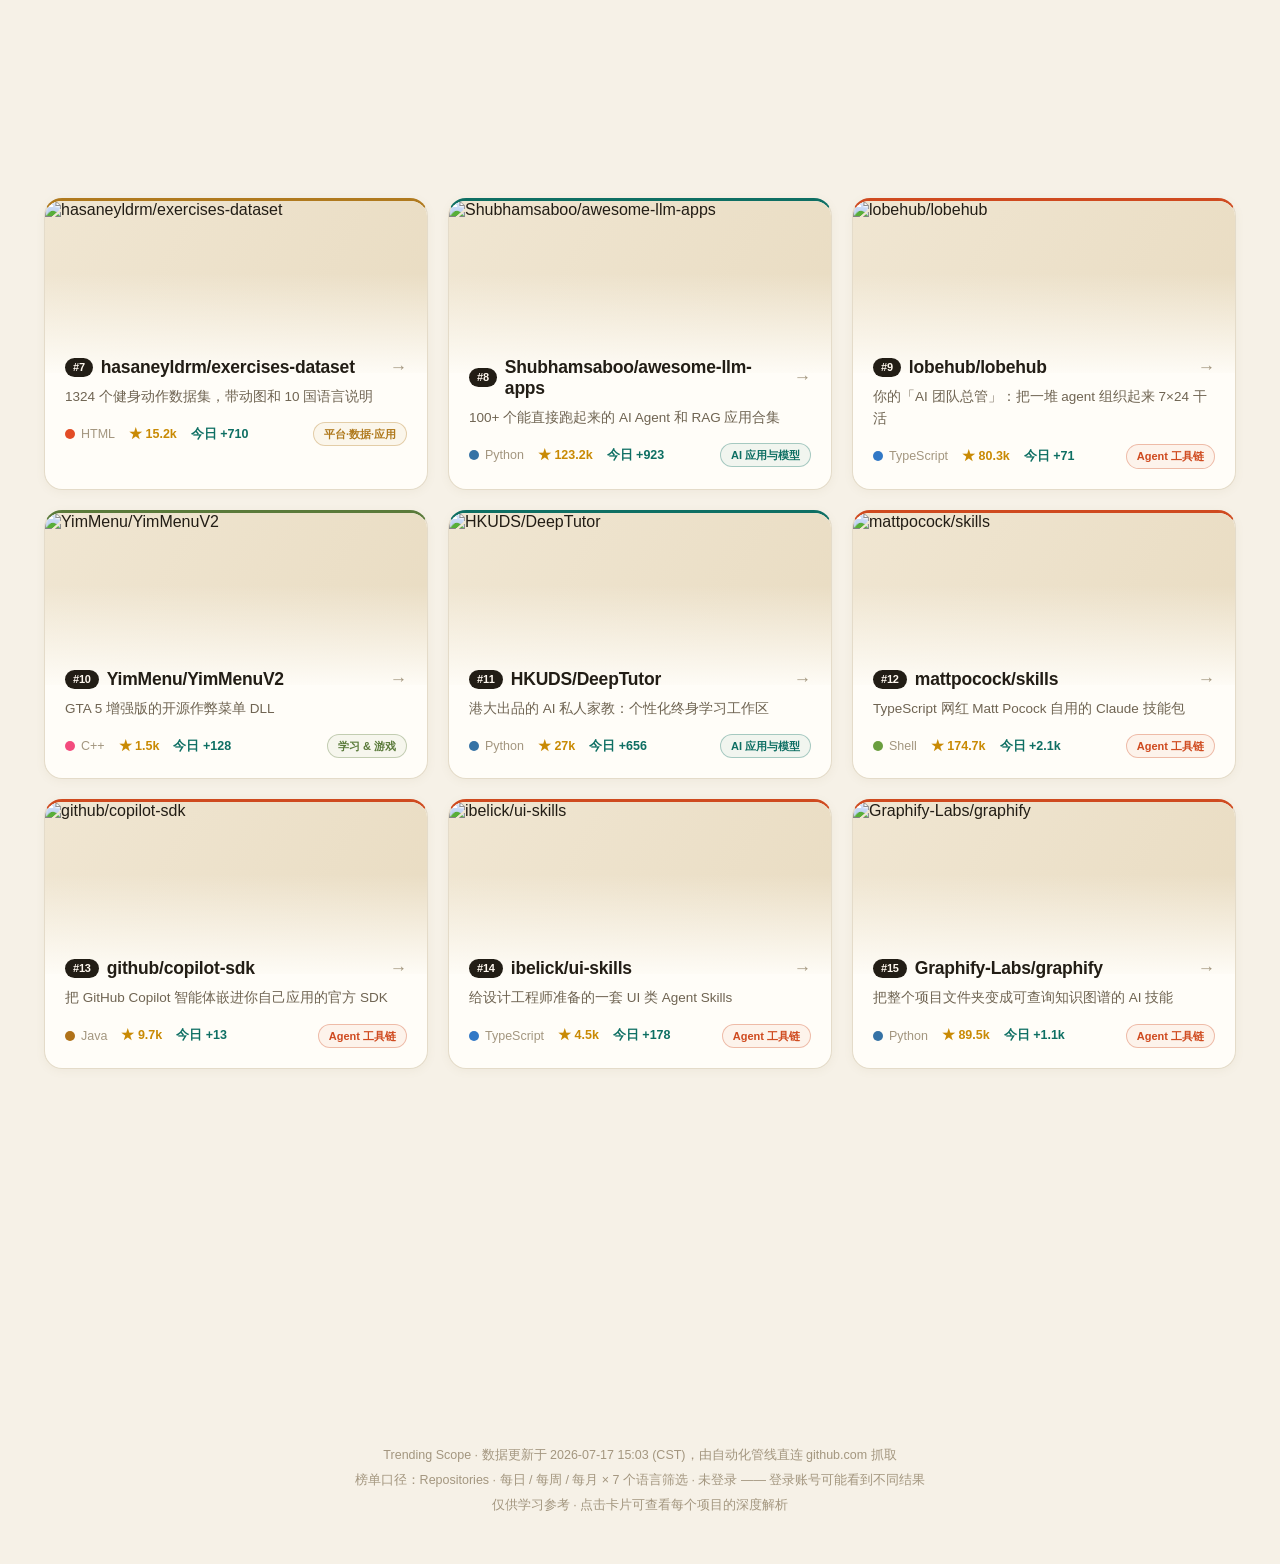
==== commit 1efafc26: "feat: compact list view — cards/list toggle with memory, board-aware gain column, shared filter logi" ====
--- a/index.html
+++ b/index.html
@@ -241,6 +241,35 @@
   html[data-theme="dark"] .sec p,html[data-theme="dark"] .sec ul.uses li{color:#cfc3ab}
   html[data-theme="dark"] .btn.pri{background:#f2ead9;color:#221c15}
   html[data-theme="dark"] .btn.pri:hover{background:var(--acc1);color:#fff8ef;box-shadow:0 8px 26px -8px #e0582888}
+  /* ---------- 视图切换 & 紧凑列表 ---------- */
+  .views{display:flex;gap:4px;background:var(--card);border:1px solid var(--line);border-radius:13px;padding:4px;box-shadow:0 2px 8px #8a7a5a10}
+  .views .vb{padding:7px 14px;border-radius:9px;font-size:13px;color:var(--sub);cursor:pointer;transition:.25s;user-select:none;font-weight:600;white-space:nowrap}
+  .views .vb:hover{color:var(--txt)}
+  .views .vb.on{background:#221d15;color:#fff8ef;box-shadow:0 3px 10px #221d1533}
+  #grid.aslist{display:block}
+  .listview{background:var(--card);border:1px solid var(--line);border-radius:16px;overflow:hidden;box-shadow:0 2px 10px #8a7a5a12}
+  .lrow{display:grid;grid-template-columns:64px 1fr 130px 100px 120px auto;gap:14px;align-items:center;padding:13px 20px;border-bottom:1px solid var(--line);font-size:13.5px;cursor:pointer;opacity:0;transform:translateY(10px);transition:opacity .4s,transform .4s,background-color .25s}
+  .lrow:last-child{border-bottom:none}
+  .lrow.show{opacity:1;transform:none}
+  .lrow:hover{background:#cf4a1f0a}
+  .lrow.lhead{cursor:default;opacity:1;transform:none;background:#f5eedd;color:var(--dim);font-size:12px;letter-spacing:1px;font-weight:600;padding:11px 20px}
+  .c-rank .rank{vertical-align:0}
+  .c-repo{min-width:0;display:flex;align-items:center;gap:9px}
+  .c-repo b{font-weight:700;white-space:nowrap;overflow:hidden;text-overflow:ellipsis;max-width:340px}
+  .c-repo i{color:var(--dim);font-style:normal;white-space:nowrap;overflow:hidden;text-overflow:ellipsis;flex:1;min-width:0;font-size:12.5px}
+  .c-repo .trkb{flex:none}
+  .c-lang{white-space:nowrap}
+  .c-stars,.c-gain{text-align:right;font-variant-numeric:tabular-nums;white-space:nowrap}
+  .c-cat{text-align:right}
+  html[data-theme="dark"] .views{box-shadow:0 2px 8px #00000033}
+  html[data-theme="dark"] .views .vb.on{background:#f2ead9;color:#221c15;box-shadow:0 3px 10px #00000066}
+  html[data-theme="dark"] .listview{box-shadow:0 2px 10px #00000033}
+  html[data-theme="dark"] .lrow.lhead{background:#2c251c}
+  html[data-theme="dark"] .lrow:hover{background:#e0582812}
+  @media(max-width:960px){
+    .lrow{grid-template-columns:52px 1fr 90px 110px;gap:10px;padding:12px 14px}
+    .c-lang,.c-cat{display:none}
+  }
   @media(max-width:860px){
     .insight{grid-template-columns:1fr}
     .stats{grid-template-columns:repeat(2,1fr)}
@@ -306,6 +335,7 @@
     <option value="stars-asc">Stars 从低到高</option>
     <option value="name">按名称 A→Z</option>
   </select>
+  <div class="views" id="views"></div>
 </section>
 
 <main class="grid" id="grid"></main>
@@ -351,7 +381,14 @@
                 : `连续在榜 ${t.days} 天 · 首次出现 ${t.first}`,
   collecting: d => `（趋势数据自 ${d} 起逐日积累）`,
   toDark: "切换到暗色模式",
-  toLight: "切换到亮色模式"
+  toLight: "切换到亮色模式",
+  viewGrid: "卡片",
+  viewList: "列表",
+  lhRepo: "仓库",
+  lhLang: "语言",
+  lhStars: "Stars",
+  lhCat: "分类",
+  gainCol: b => `${L.rangeShort[b]}新增`
 };
 
 const LANGC = {Python:"#3572A5",TypeScript:"#3178c6",JavaScript:"#d4b014",Java:"#b07219",Rust:"#c4743a",Shell:"#6a9e3f",Markdown:"#4a7ba6",CSS:"#884ea0","C++":"#f34b7d",HTML:"#e34c26",Go:"#00ADD8",Jupyter:"#DA5B0B",C:"#555555","C#":"#178600",Kotlin:"#A97BFF",Swift:"#F05138",PHP:"#4F5D95",Ruby:"#701516"};
@@ -359,7 +396,7 @@
 
 /* ---------- 状态 & 工具 ---------- */
 const $ = s => document.querySelector(s);
-const state = {board:"daily", lang:"all", cat:"all", q:"", sort:"rank"};
+const state = {board:"daily", lang:"all", cat:"all", q:"", sort:"rank", view:(()=>{try{const v=localStorage.getItem("ts-view");return v==="list"?"list":"grid"}catch(e){return "grid"}})()};
 let D = null, REG = {}, USES = {}, CATS = {}, openSlug = null;
 const og = r => `https://opengraph.githubassets.com/1/${r.full}`;
 const avatar = r => `https://github.com/${r.full.split("/")[0]}.png?size=400`;
@@ -514,7 +551,7 @@
   renderRanges(); renderLangs();
   updateKicker();
   initStats();
-  renderDonut(); renderBars(); renderChips(); renderGrid();
+  renderDonut(); renderBars(); renderChips(); renderViews(); renderGrid();
   syncHash();
 }
 
@@ -608,9 +645,22 @@
   });
 }
 
-/* ---------- 卡片网格 ---------- */
+/* ---------- 视图切换 ---------- */
+function renderViews(){
+  $("#views").innerHTML = ["grid","list"].map(v=>
+    `<div class="vb${v===state.view?" on":""}" data-v="${v}">${v==="grid"?L.viewGrid:L.viewList}</div>`).join("");
+  document.querySelectorAll("#views .vb").forEach(el=>el.onclick=()=>{
+    if(state.view!==el.dataset.v){
+      state.view = el.dataset.v;
+      try{ localStorage.setItem("ts-view", state.view); }catch(e){}
+      renderViews(); renderGrid();
+    }
+  });
+}
+
+/* ---------- 卡片网格 / 紧凑列表 ---------- */
 let io;
-function renderGrid(){
+function currentFiltered(){
   let list = activeList().filter(r =>
     (state.cat==="all"||r.cat===state.cat) &&
     (!state.q || (r.full+r.tag+r.what+(r.lang||"")).toLowerCase().includes(state.q)));
@@ -618,7 +668,40 @@
   else if(state.sort==="stars-desc") list.sort((a,b)=>b.stars-a.stars);
   else if(state.sort==="stars-asc") list.sort((a,b)=>a.stars-b.stars);
   else list.sort((a,b)=>a.full.localeCompare(b.full));
+  return list;
+}
+function wireItems(g){
+  if(io) io.disconnect();
+  io = new IntersectionObserver(es=>es.forEach(e=>{
+    if(e.isIntersecting){ e.target.classList.add("show"); io.unobserve(e.target); }
+  }),{threshold:.08});
+  g.querySelectorAll(".card,.lrow[data-slug]").forEach((c,i)=>{
+    c.style.transitionDelay = (c.classList.contains("lrow") ? Math.min(i*18,300) : Math.min(i*45,400))+"ms";
+    io.observe(c);
+    c.onclick = ()=>openModal(c.dataset.slug);
+    c.onkeydown = e=>{ if(e.key==="Enter") openModal(c.dataset.slug); };
+  });
+}
+function renderListRows(g,list){
+  g.innerHTML = list.length ? `<div class="listview">
+    <div class="lrow lhead">
+      <span class="c-rank">#</span><span class="c-repo">${L.lhRepo}</span><span class="c-lang">${L.lhLang}</span><span class="c-stars">${L.lhStars}</span><span class="c-gain">${L.gainCol(state.board)}</span><span class="c-cat">${L.lhCat}</span>
+    </div>` + list.map(r=>`
+    <div class="lrow" data-slug="${r.slug.toLowerCase()}" tabindex="0">
+      <span class="c-rank"><span class="rank">#${r.r}</span></span>
+      <span class="c-repo"><b>${esc(r.full)}</b>${trackBadge(r)}<i>${esc(r.tag)}</i></span>
+      <span class="c-lang"><span class="ldot"><i style="background:${langColor(r)}"></i>${langLabel(r)}</span></span>
+      <span class="c-stars stars">★ ${r.stars}k</span>
+      <span class="c-gain today">${L.gain(r.today,state.board)}</span>
+      <span class="c-cat"><span class="catpill" style="color:${CATS[r.cat].color};border-color:${CATS[r.cat].color}55;background:${CATS[r.cat].color}0e">${CATS[r.cat].name}</span></span>
+    </div>`).join("") + `</div>`
+    : `<div class="empty">${L.empty}</div>`;
+}
+function renderGrid(){
+  const list = currentFiltered();
   const g = $("#grid");
+  g.classList.toggle("aslist", state.view==="list");
+  if(state.view==="list"){ renderListRows(g,list); wireItems(g); return; }
   g.innerHTML = list.length ? list.map(r=>`
     <article class="card" data-slug="${r.slug.toLowerCase()}" tabindex="0" style="border-top:3px solid ${CATS[r.cat].color}">
       <div class="thumb">
@@ -637,16 +720,7 @@
       </div>
     </article>`).join("")
     : `<div class="empty">${L.empty}</div>`;
-  if(io) io.disconnect();
-  io = new IntersectionObserver(es=>es.forEach(e=>{
-    if(e.isIntersecting){ e.target.classList.add("show"); io.unobserve(e.target); }
-  }),{threshold:.08});
-  g.querySelectorAll(".card").forEach((c,i)=>{
-    c.style.transitionDelay = Math.min(i*45,400)+"ms";
-    io.observe(c);
-    c.onclick = ()=>openModal(c.dataset.slug);
-    c.onkeydown = e=>{ if(e.key==="Enter") openModal(c.dataset.slug); };
-  });
+  wireItems(g);
 }
 
 /* ---------- 弹窗 ---------- */
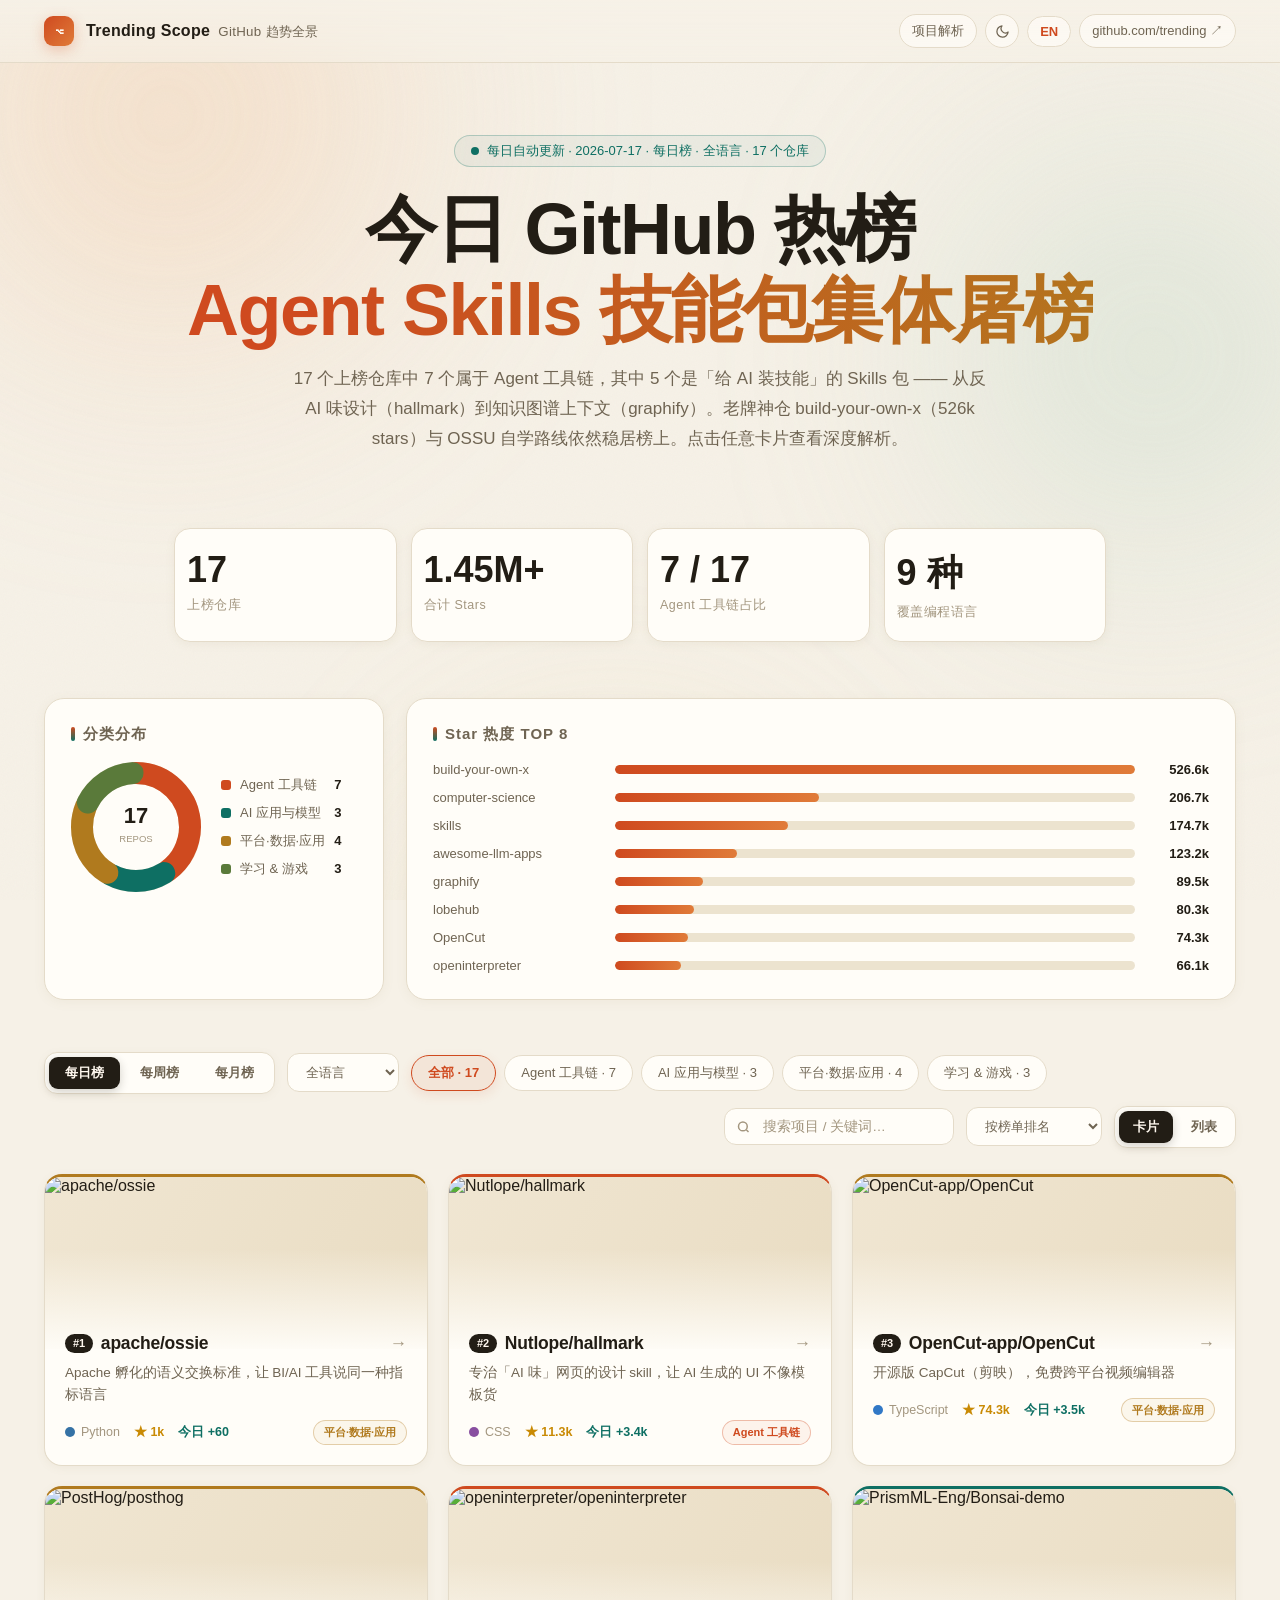
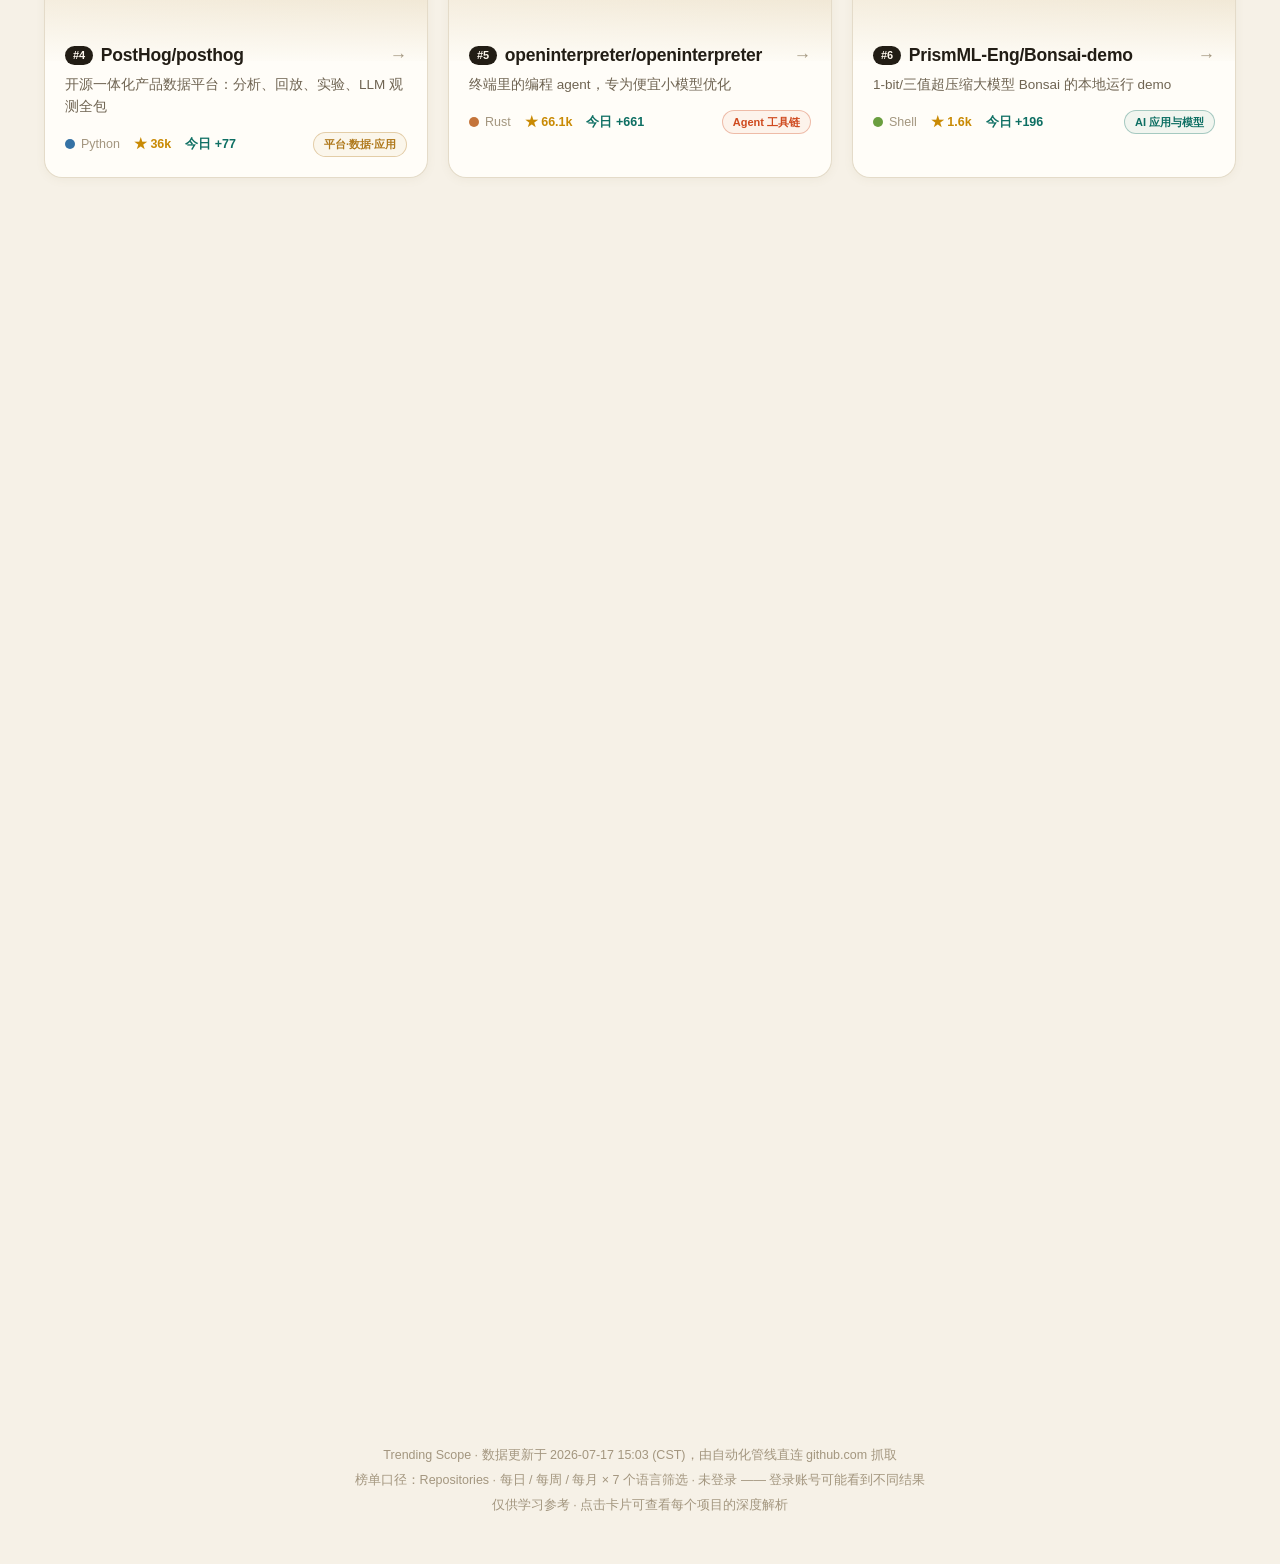
==== commit c47775fe: "feat: one-click copy Markdown in repo modal — [owner/repo](url) + one-liner, copied feedback, clipbo" ====
--- a/index.html
+++ b/index.html
@@ -186,6 +186,8 @@
   .btn.pri:hover{background:var(--acc1);box-shadow:0 8px 26px -8px #cf4a1f88}
   .btn.sec2{color:var(--sub);border:1px solid var(--line);flex:0 0 110px}
   .btn.sec2:hover{color:var(--txt);border-color:var(--acc2)}
+  .btn.sec2.wide{flex:0 0 auto;padding-left:16px;padding-right:16px}
+  .btn.ok{color:var(--acc2);border-color:var(--acc2);font-weight:700}
   footer{max-width:1240px;margin:20px auto 0;padding:34px 24px 46px;color:var(--dim);font-size:12.5px;text-align:center;line-height:2}
   /* ---------- 主题按钮 & SVG 颜色变量化 ---------- */
   .themebtn{width:34px;height:34px;border-radius:50%;border:1px solid var(--line);background:#fffdf8aa;color:var(--sub);cursor:pointer;display:grid;place-items:center;transition:.25s;padding:0}
@@ -388,7 +390,9 @@
   lhLang: "语言",
   lhStars: "Stars",
   lhCat: "分类",
-  gainCol: b => `${L.rangeShort[b]}新增`
+  gainCol: b => `${L.rangeShort[b]}新增`,
+  copyBtn: "复制 Markdown",
+  copied: "已复制 ✓"
 };
 
 const LANGC = {Python:"#3572A5",TypeScript:"#3178c6",JavaScript:"#d4b014",Java:"#b07219",Rust:"#c4743a",Shell:"#6a9e3f",Markdown:"#4a7ba6",CSS:"#884ea0","C++":"#f34b7d",HTML:"#e34c26",Go:"#00ADD8",Jupyter:"#DA5B0B",C:"#555555","C#":"#178600",Kotlin:"#A97BFF",Swift:"#F05138",PHP:"#4F5D95",Ruby:"#701516"};
@@ -721,6 +725,20 @@
     </article>`).join("")
     : `<div class="empty">${L.empty}</div>`;
   wireItems(g);
+}
+
+/* ---------- 剪贴板（含降级） ---------- */
+function copyText(t, ok){
+  if(navigator.clipboard && navigator.clipboard.writeText){
+    navigator.clipboard.writeText(t).then(ok, ()=>fallbackCopy(t, ok));
+  } else fallbackCopy(t, ok);
+}
+function fallbackCopy(t, ok){
+  const ta = document.createElement("textarea");
+  ta.value = t; ta.style.position = "fixed"; ta.style.opacity = "0";
+  document.body.appendChild(ta); ta.select();
+  try{ document.execCommand("copy"); ok && ok(); }catch(e){}
+  document.body.removeChild(ta);
 }
 
 /* ---------- 弹窗 ---------- */
@@ -774,6 +792,7 @@
       ${sec(L.secs.hot, r.hot)}
       <div class="m-foot">
         <a class="btn pri" href="https://github.com/${r.full}" target="_blank" rel="noopener">${L.openBtn}</a>
+        <a class="btn sec2 wide" href="#" id="mcopy">${L.copyBtn}</a>
         <a class="btn sec2" href="#" id="mback">${L.backBtn}</a>
       </div>
     </div>`;
@@ -782,6 +801,15 @@
   syncHash();
   $("#mclose").onclick = closeModal;
   $("#mback").onclick = e=>{e.preventDefault();closeModal();};
+  const mc = $("#mcopy");
+  mc.onclick = e=>{
+    e.preventDefault();
+    const md = `[${r.full}](https://github.com/${r.full}) — ${r.tag}`;
+    copyText(md, ()=>{
+      mc.textContent = L.copied; mc.classList.add("ok");
+      setTimeout(()=>{ mc.textContent = L.copyBtn; mc.classList.remove("ok"); },1600);
+    });
+  };
 }
 function closeModal(){
   openSlug = null;
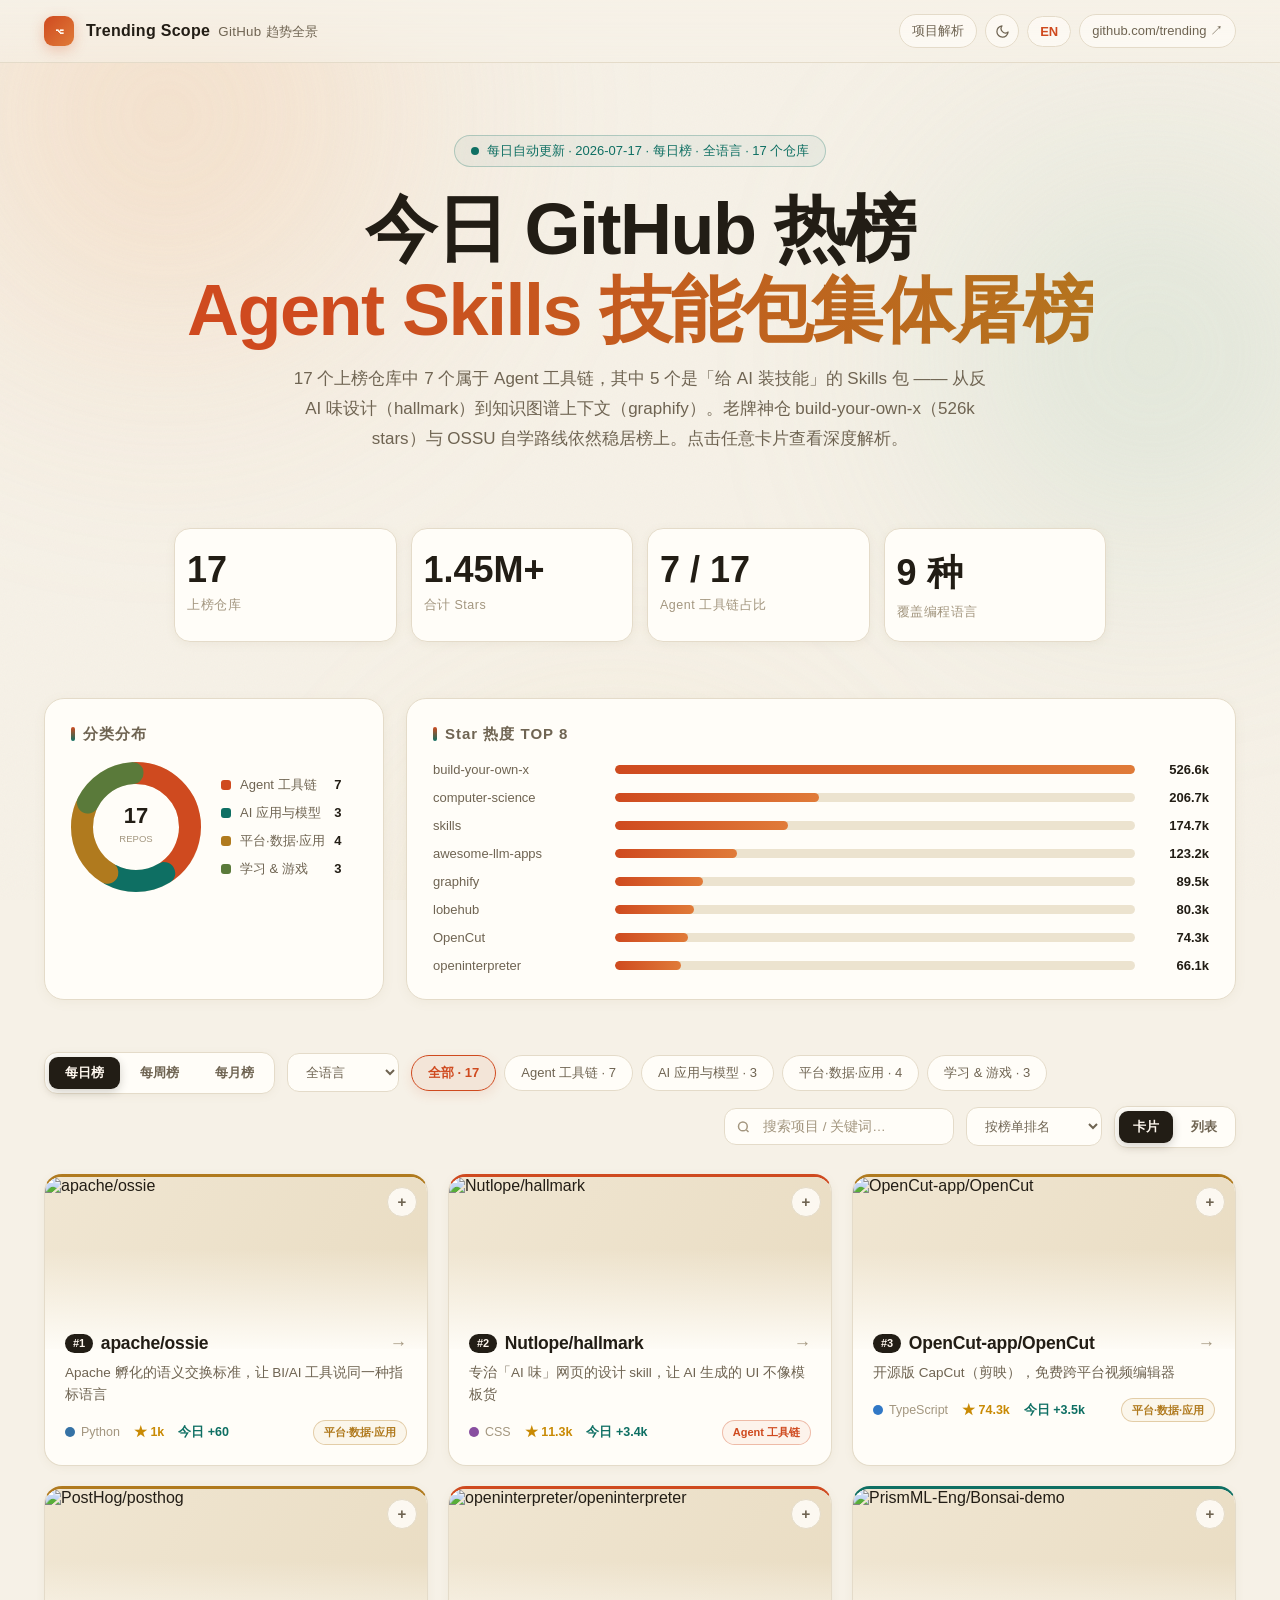
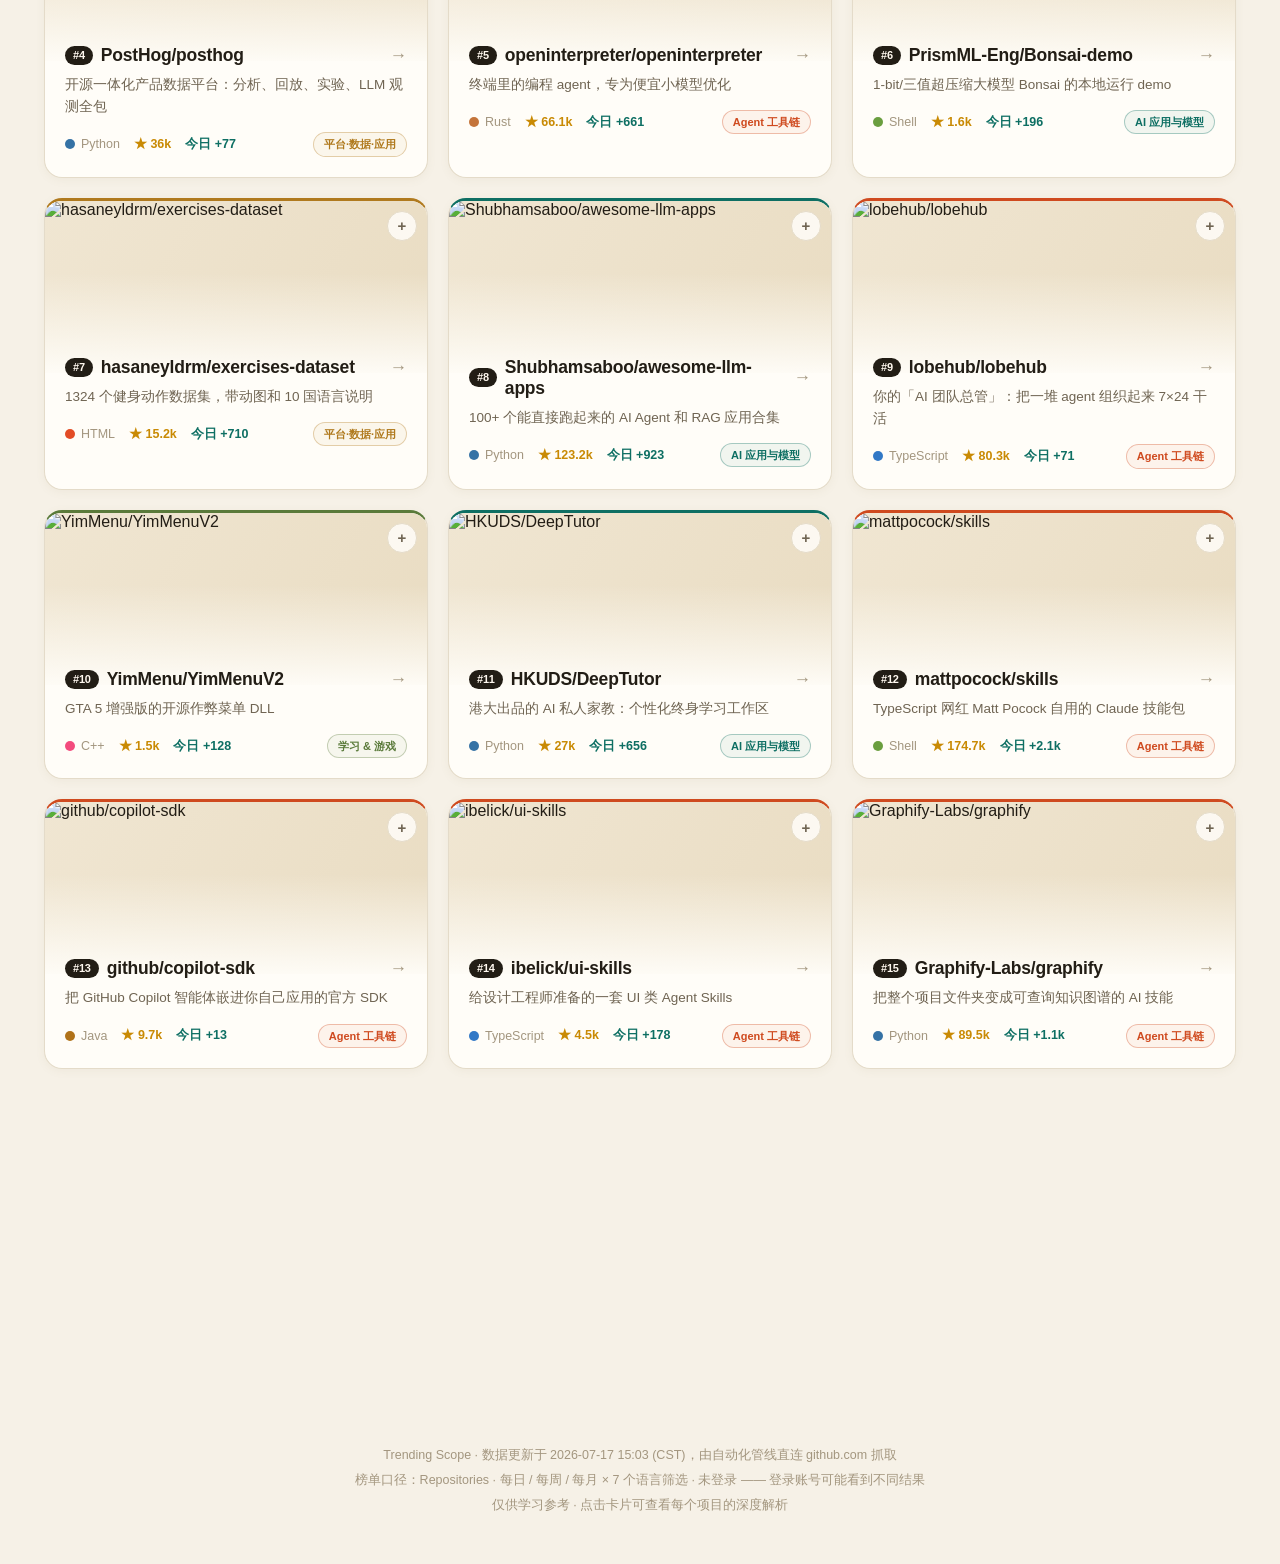
==== commit 3a933a71: "feat: repo comparison — pick up to 3, floating tray, side-by-side table reusing modal, dark-mode rea" ====
--- a/index.html
+++ b/index.html
@@ -272,6 +272,44 @@
     .lrow{grid-template-columns:52px 1fr 90px 110px;gap:10px;padding:12px 14px}
     .c-lang,.c-cat{display:none}
   }
+  /* ---------- 项目对比 ---------- */
+  .cmpbtn{position:absolute;top:10px;right:10px;z-index:3;width:30px;height:30px;border-radius:50%;border:1px solid var(--line);background:#fffdf8d9;color:var(--sub);font-size:15px;font-weight:700;cursor:pointer;transition:.25s;backdrop-filter:blur(4px);display:grid;place-items:center;padding:0;line-height:1}
+  .cmpbtn:hover{border-color:var(--acc1);color:var(--acc1);transform:scale(1.1)}
+  .cmpbtn.on{background:var(--acc1);border-color:var(--acc1);color:#fff8ef}
+  .cmpbtn.row{position:static;width:28px;height:28px;flex:none;justify-self:end}
+  html[data-theme="dark"] .cmpbtn{background:#221c15d9}
+  html[data-theme="dark"] .cmpbtn.on{background:var(--acc1);border-color:var(--acc1);color:#fff8ef}
+  .lrow{grid-template-columns:64px 1fr 130px 100px 120px auto 36px}
+  .ctray{position:fixed;left:50%;bottom:22px;transform:translateX(-50%);z-index:90;display:flex;align-items:center;gap:10px;background:#221d15f0;color:#f2ead9;border-radius:99px;padding:9px 12px 9px 18px;box-shadow:0 14px 40px -10px #221d1566;backdrop-filter:blur(8px);font-size:13px;flex-wrap:wrap;justify-content:center;max-width:94vw}
+  .ctray .tcount{color:#b3a78e;font-weight:600;white-space:nowrap}
+  .ctray .tchip{display:inline-flex;align-items:center;gap:6px;background:#f2ead91a;border:1px solid #f2ead92e;border-radius:99px;padding:4px 6px 4px 12px;font-weight:600;white-space:nowrap;max-width:220px;overflow:hidden;text-overflow:ellipsis}
+  .ctray .tchip button{background:none;border:none;color:#b3a78e;cursor:pointer;font-size:12px;padding:2px 4px}
+  .ctray .tchip button:hover{color:#fff}
+  .ctray .tgo{background:var(--acc1);color:#fff8ef;border:none;border-radius:99px;padding:8px 18px;font-weight:700;cursor:pointer;font-size:13px;transition:.25s}
+  .ctray .tgo:hover:not(:disabled){box-shadow:0 6px 18px -4px #cf4a1f88}
+  .ctray .tgo:disabled{opacity:.45;cursor:not-allowed}
+  .ctray .tclear{background:none;border:1px solid #f2ead92e;color:#b3a78e;border-radius:99px;padding:8px 14px;cursor:pointer;font-size:13px}
+  .ctray .tclear:hover{color:#f2ead9}
+  .ctray.shake{animation:shake .4s}
+  @keyframes shake{0%,100%{transform:translateX(-50%)}25%{transform:translateX(calc(-50% - 6px))}75%{transform:translateX(calc(-50% + 6px))}}
+  .modal.cmp{width:min(1080px,96vw);position:relative}
+  .cmpbody{padding:26px 30px 30px}
+  .cmptitle{font-size:22px;font-weight:800;letter-spacing:-.3px;margin-bottom:18px}
+  .cmpwrap{overflow-x:auto}
+  .ctable{display:grid;min-width:680px}
+  .cc{padding:12px 14px;border-bottom:1px solid var(--line);font-size:13.5px;line-height:1.7;color:#4c4335;align-self:start;min-width:0}
+  .cc.lab{color:var(--dim);font-size:12px;letter-spacing:1px;font-weight:600;padding-top:16px}
+  .cc.chead{display:flex;gap:10px;align-items:center;border-bottom:2px solid var(--line)}
+  .cc.chead img{width:30px;height:30px;border-radius:8px;flex:none}
+  .cc.chead b{display:block;font-size:14px;word-break:break-all}
+  .cc.chead a{color:var(--acc2);font-size:12px;text-decoration:none}
+  .ctable .uses{list-style:none;margin:0}
+  .ctable .uses li{position:relative;padding-left:14px;margin-top:3px}
+  .ctable .uses li::before{content:"▸";position:absolute;left:0;color:var(--acc2);font-weight:700}
+  html[data-theme="dark"] .cc{color:#cfc3ab}
+  @media(max-width:960px){
+    .lrow{grid-template-columns:52px 1fr 90px 110px 32px}
+  }
   @media(max-width:860px){
     .insight{grid-template-columns:1fr}
     .stats{grid-template-columns:repeat(2,1fr)}
@@ -392,7 +430,13 @@
   lhCat: "分类",
   gainCol: b => `${L.rangeShort[b]}新增`,
   copyBtn: "复制 Markdown",
-  copied: "已复制 ✓"
+  copied: "已复制 ✓",
+  compareAdd: "加入对比",
+  trayText: n => `已选 ${n}/3`,
+  compareGo: "开始对比",
+  compareClear: "清空",
+  compareTitle: "项目对比",
+  rows: {rank:"排名", stars:"Stars", gain:"区间新增", lang:"语言", cat:"分类", track:"在榜", tag:"定位", what:"是做什么的", stack:"技术栈", uses:"应用场景", hot:"为什么火"}
 };
 
 const LANGC = {Python:"#3572A5",TypeScript:"#3178c6",JavaScript:"#d4b014",Java:"#b07219",Rust:"#c4743a",Shell:"#6a9e3f",Markdown:"#4a7ba6",CSS:"#884ea0","C++":"#f34b7d",HTML:"#e34c26",Go:"#00ADD8",Jupyter:"#DA5B0B",C:"#555555","C#":"#178600",Kotlin:"#A97BFF",Swift:"#F05138",PHP:"#4F5D95",Ruby:"#701516"};
@@ -685,6 +729,10 @@
     c.onclick = ()=>openModal(c.dataset.slug);
     c.onkeydown = e=>{ if(e.key==="Enter") openModal(c.dataset.slug); };
   });
+  g.querySelectorAll(".cmpbtn").forEach(b=>b.onclick = e=>{
+    e.stopPropagation();
+    toggleCompare(b.dataset.cmp);
+  });
 }
 function renderListRows(g,list){
   g.innerHTML = list.length ? `<div class="listview">
@@ -698,6 +746,7 @@
       <span class="c-stars stars">★ ${r.stars}k</span>
       <span class="c-gain today">${L.gain(r.today,state.board)}</span>
       <span class="c-cat"><span class="catpill" style="color:${CATS[r.cat].color};border-color:${CATS[r.cat].color}55;background:${CATS[r.cat].color}0e">${CATS[r.cat].name}</span></span>
+      <button class="cmpbtn row${inCmp(r)?" on":""}" data-cmp="${r.slug.toLowerCase()}" title="${L.compareAdd}">${inCmp(r)?"✓":"+"}</button>
     </div>`).join("") + `</div>`
     : `<div class="empty">${L.empty}</div>`;
 }
@@ -711,6 +760,7 @@
       <div class="thumb">
         <img loading="lazy" src="${og(r)}" alt="${esc(r.full)}"
              onerror="this.onerror=null;this.src='${avatar(r)}'">
+        <button class="cmpbtn${inCmp(r)?" on":""}" data-cmp="${r.slug.toLowerCase()}" title="${L.compareAdd}">${inCmp(r)?"✓":"+"}</button>
       </div>
       <div class="body">
         <h4><span class="rank">#${r.r}</span> ${esc(r.full)} <span class="arrow">→</span></h4>
@@ -739,6 +789,90 @@
   document.body.appendChild(ta); ta.select();
   try{ document.execCommand("copy"); ok && ok(); }catch(e){}
   document.body.removeChild(ta);
+}
+
+/* ---------- 项目对比 ---------- */
+let CMP = [];
+const inCmp = r => CMP.includes(r.slug.toLowerCase());
+function toggleCompare(sl){
+  sl = (sl||"").toLowerCase();
+  const i = CMP.indexOf(sl);
+  if(i>=0) CMP.splice(i,1);
+  else{
+    if(CMP.length>=3){
+      const t=$("#ctray");
+      if(t){ t.classList.remove("shake"); void t.offsetWidth; t.classList.add("shake"); }
+      return;
+    }
+    CMP.push(sl);
+  }
+  renderTray();
+  document.querySelectorAll(`.cmpbtn[data-cmp="${sl}"]`).forEach(b=>{
+    const on = CMP.includes(sl);
+    b.classList.toggle("on", on);
+    b.textContent = on ? "✓" : "+";
+  });
+}
+function renderTray(){
+  let t = $("#ctray");
+  if(!CMP.length){ if(t) t.remove(); return; }
+  const names = CMP.map(sl=>{ const f=findRepo(sl); return f ? {sl, name:f.r.full} : null; }).filter(Boolean);
+  if(!t){
+    t = document.createElement("div");
+    t.id = "ctray"; t.className = "ctray";
+    document.body.appendChild(t);
+  }
+  t.innerHTML = `
+    <span class="tcount">${L.trayText(CMP.length)}</span>
+    ${names.map(n=>`<span class="tchip">${esc(n.name)}<button data-x="${n.sl}" aria-label="✕">✕</button></span>`).join("")}
+    <button class="tgo" id="cmpgo" ${CMP.length<2?"disabled":""}>${L.compareGo}</button>
+    <button class="tclear" id="cmpclear">${L.compareClear}</button>`;
+  t.querySelectorAll(".tchip button").forEach(b=>b.onclick=()=>toggleCompare(b.dataset.x));
+  $("#cmpgo").onclick = openCompare;
+  $("#cmpclear").onclick = ()=>{
+    CMP = []; renderTray();
+    document.querySelectorAll(".cmpbtn.on").forEach(b=>{ b.classList.remove("on"); b.textContent="+"; });
+  };
+}
+function openCompare(){
+  if(CMP.length<2) return;
+  const items = CMP.map(sl=>findRepo(sl)).filter(Boolean);
+  if(items.length<2) return;
+  const rows = [
+    ["rank",  it=>L.rankSub(it.r.r,it.board)],
+    ["stars", it=>`★ ${it.r.stars}k`],
+    ["gain",  it=>L.gain(it.r.today,it.board)],
+    ["lang",  it=>langLabel(it.r)],
+    ["cat",   it=>CATS[it.r.cat].name],
+    ["track", it=>it.r.track ? L.trackInfo(it.r.track) : "—"],
+    ["tag",   it=>it.r.tag ? esc(it.r.tag) : "—"],
+    ["what",  it=>it.r.what ? esc(it.r.what) : "—"],
+    ["stack", it=>it.r.stack ? esc(it.r.stack) : "—"],
+    ["uses",  it=>(USES[it.r.slug]||[]).length ? `<ul class="uses">${USES[it.r.slug].map(u=>`<li>${esc(u)}</li>`).join("")}</ul>` : "—"],
+    ["hot",   it=>it.r.hot ? esc(it.r.hot) : "—"]
+  ];
+  const n = items.length;
+  $("#modal").innerHTML = `
+    <button class="m-close" id="mclose" aria-label="✕">✕</button>
+    <div class="cmpbody">
+      <h2 class="cmptitle">${L.compareTitle}</h2>
+      <div class="cmpwrap">
+        <div class="ctable" style="grid-template-columns:104px repeat(${n},1fr)">
+          <div class="cc lab"></div>
+          ${items.map(it=>`<div class="cc chead">
+            <img src="${avatar(it.r)}" alt="" onerror="this.style.display='none'">
+            <div><b>${esc(it.r.full)}</b><a href="https://github.com/${it.r.full}" target="_blank" rel="noopener">GitHub ↗</a></div>
+          </div>`).join("")}
+          ${rows.map(([k,fn])=>`
+            <div class="cc lab">${L.rows[k]}</div>
+            ${items.map(it=>`<div class="cc">${fn(it)}</div>`).join("")}`).join("")}
+        </div>
+      </div>
+    </div>`;
+  $("#modal").classList.add("cmp");
+  $("#overlay").classList.add("open");
+  document.body.style.overflow="hidden";
+  $("#mclose").onclick = closeModal;
 }
 
 /* ---------- 弹窗 ---------- */
@@ -812,6 +946,7 @@
   };
 }
 function closeModal(){
+  $("#modal").classList.remove("cmp");
   openSlug = null;
   $("#overlay").classList.remove("open");
   document.body.style.overflow="";
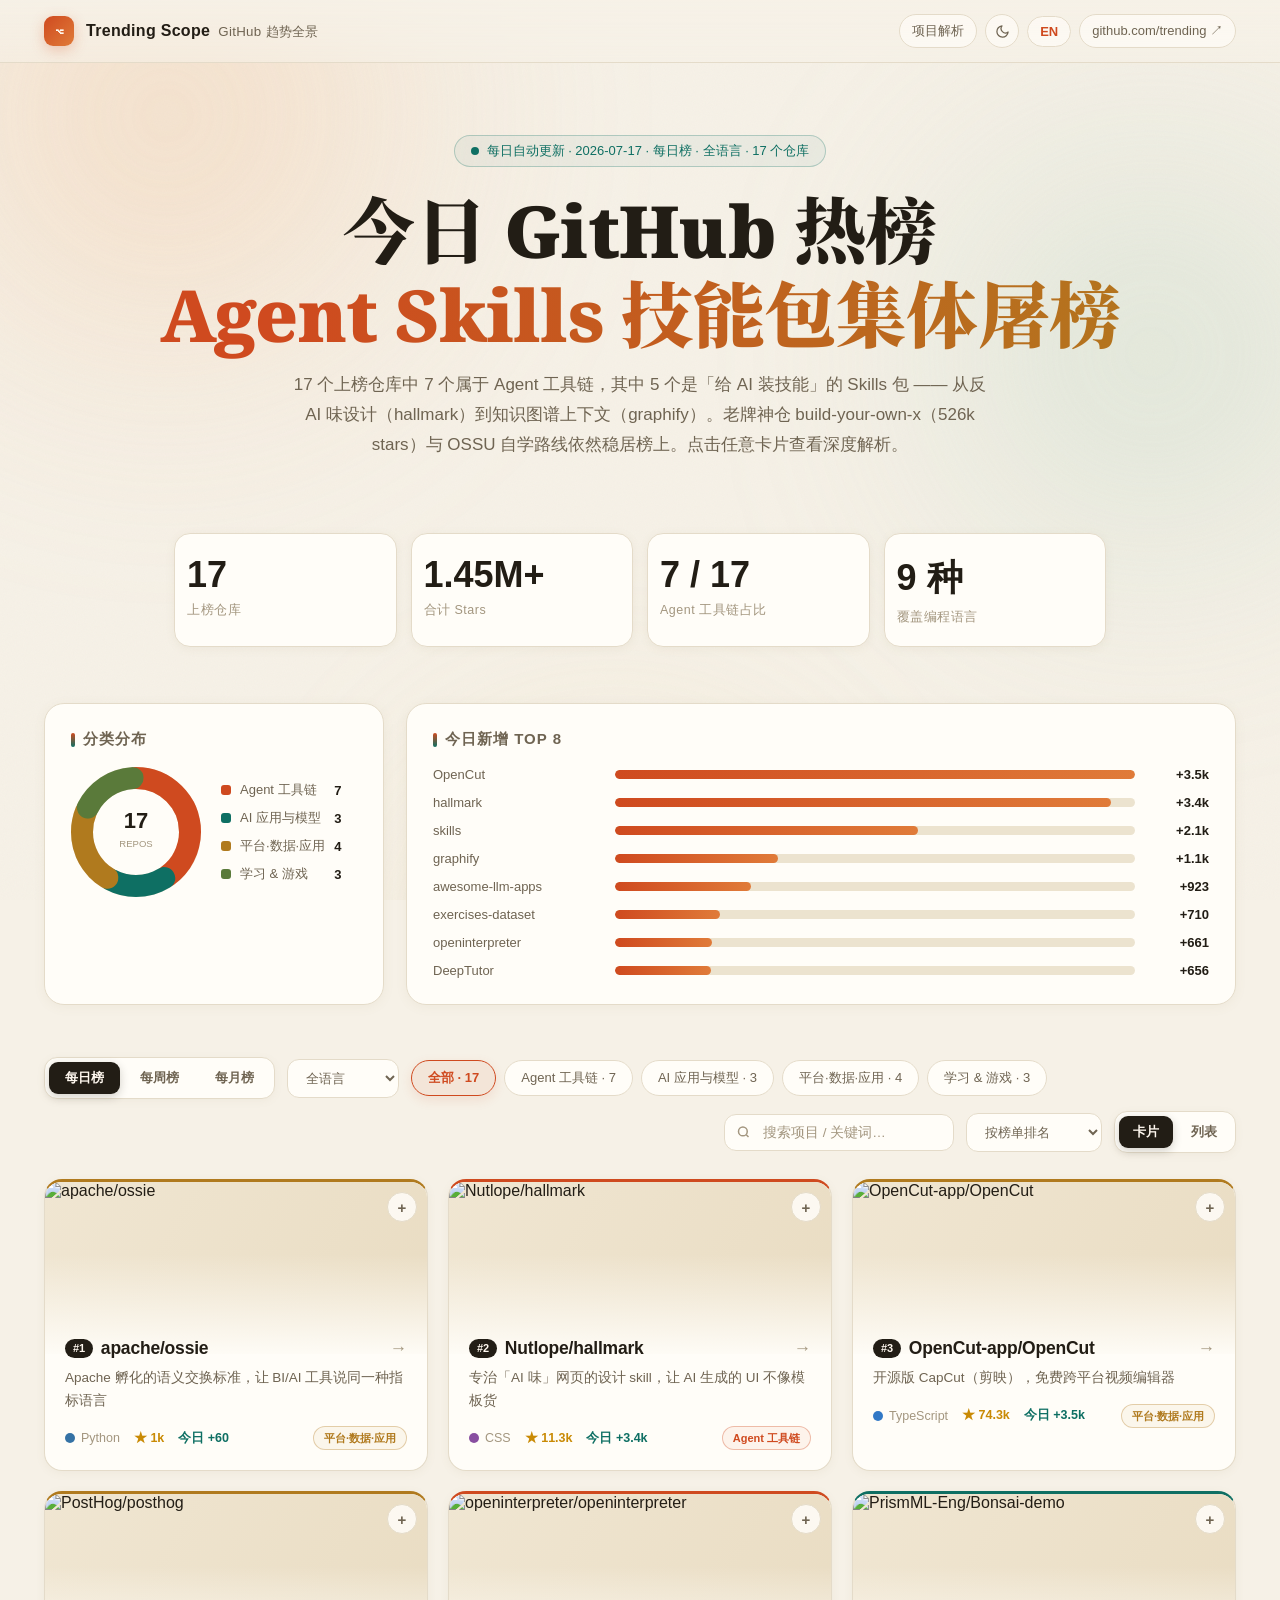
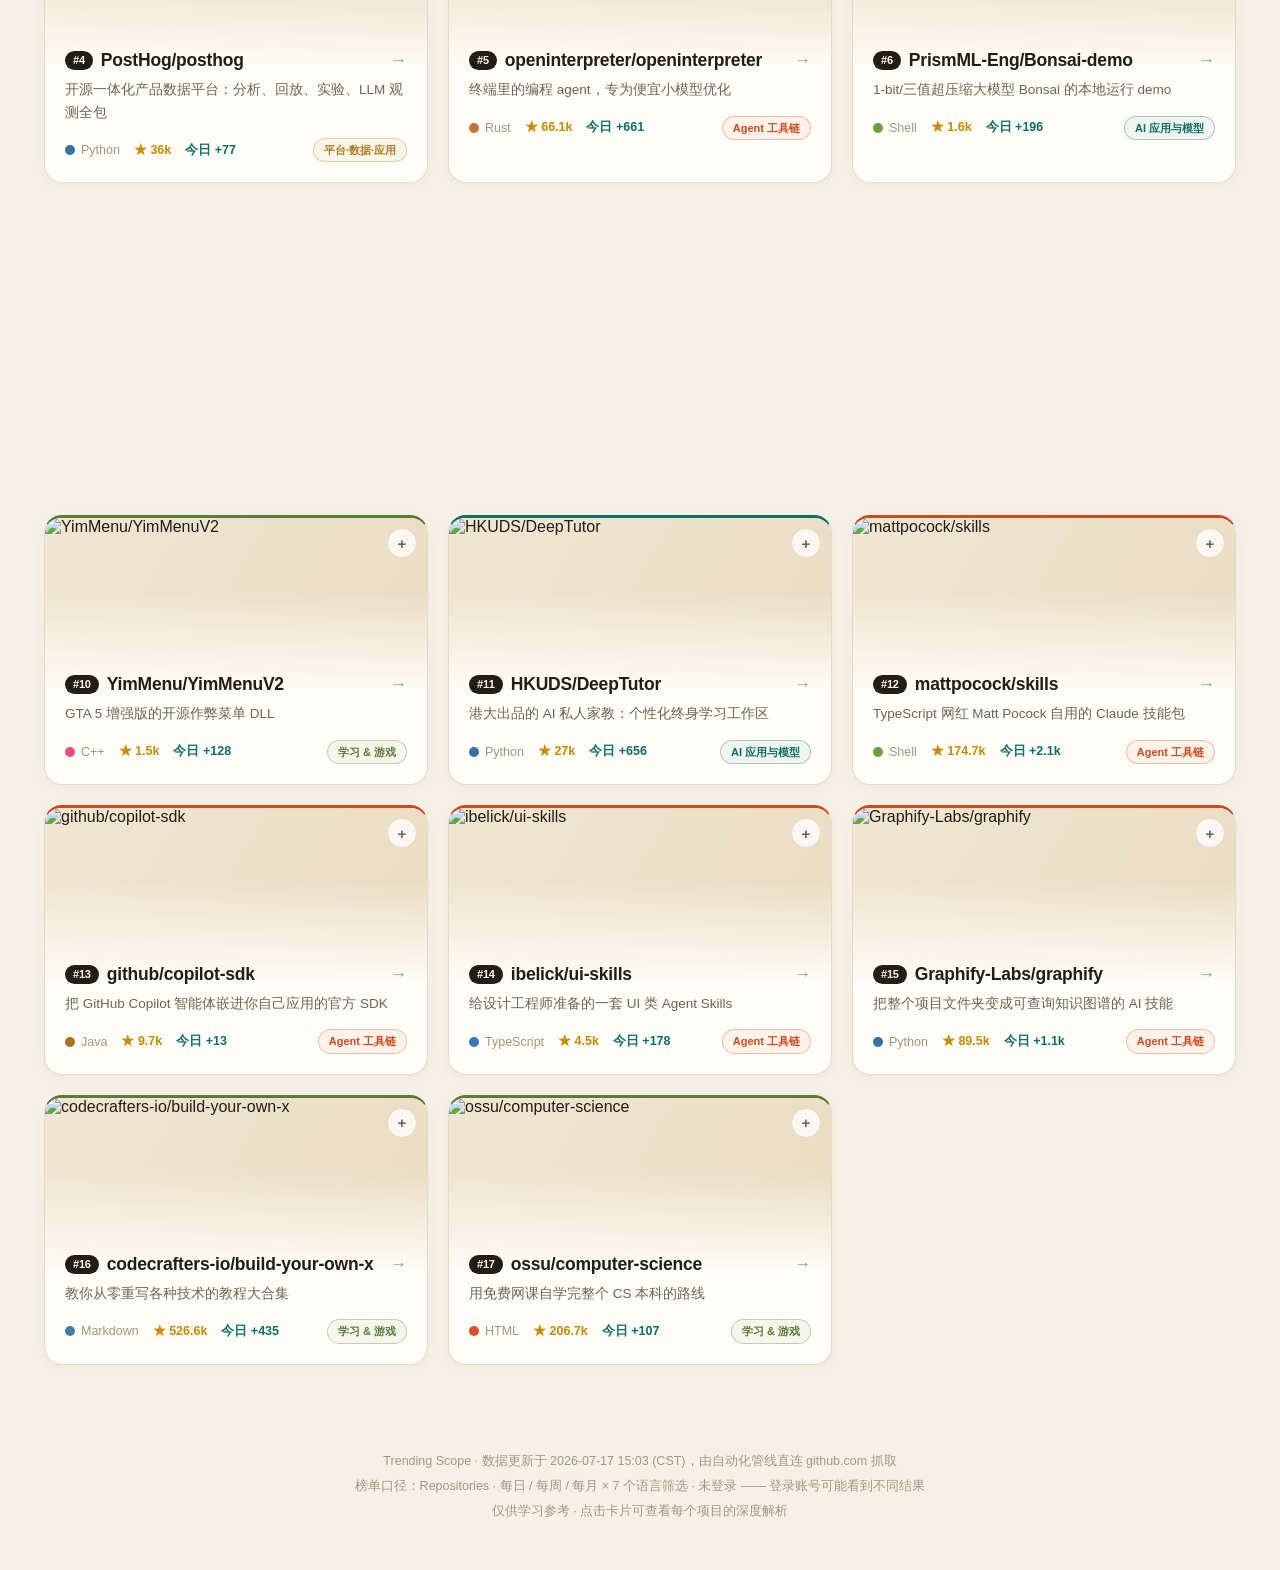
==== commit c4008dbb: "feat: serif hero + gainers racing bar; optional LLM write-ups in update pipeline (env-gated, gracefu" ====
--- a/index.html
+++ b/index.html
@@ -20,6 +20,9 @@
 <meta name="twitter:description" content="每日 GitHub 热榜深度解析：每日 / 每周 / 每月榜 × 语言筛选，上榜仓库点评 + 在榜追踪，每天自动更新。">
 <meta name="twitter:image" content="https://trending.cosolution.cc/og-zh.png">
 <script>!function(){try{var t=localStorage.getItem("ts-theme");if(t!=="dark"&&t!=="light"){t=matchMedia("(prefers-color-scheme: dark)").matches?"dark":"light"}document.documentElement.dataset.theme=t}catch(e){document.documentElement.dataset.theme="light"}}()</script>
+<link rel="preconnect" href="https://fonts.googleapis.com">
+<link rel="preconnect" href="https://fonts.gstatic.com" crossorigin>
+<link href="https://fonts.googleapis.com/css2?family=Noto+Serif:wght@700;900&family=Noto+Serif+SC:wght@700;900&display=swap" rel="stylesheet">
 <style>
   :root{
     --bg:#f6f1e7; --card:#fffdf8; --line:#e4dbc9;
@@ -67,7 +70,7 @@
     animation:fadeUp .8s .1s both}
   .hero .kicker .pulse{width:8px;height:8px;border-radius:50%;background:var(--acc2);animation:pulse 1.6s infinite}
   @keyframes pulse{0%,100%{box-shadow:0 0 0 0 #0e6f6355}50%{box-shadow:0 0 0 7px transparent}}
-  .hero h1{font-size:clamp(38px,6vw,72px);line-height:1.12;margin:22px 0 14px;font-weight:800;letter-spacing:-1.5px;
+  .hero h1{font-family:"Noto Serif","Noto Serif SC",serif;font-size:clamp(38px,6vw,72px);line-height:1.16;margin:22px 0 14px;font-weight:900;letter-spacing:-0.01em;
     animation:fadeUp .8s .25s both}
   .grad{background:linear-gradient(92deg,#cf4a1f 5%,#b07a1e 45%,#0e6f63 90%,#cf4a1f);
     background-size:250% 100%;-webkit-background-clip:text;background-clip:text;color:transparent;
@@ -356,7 +359,7 @@
     </div>
   </div>
   <div class="panel">
-    <h3>Star 热度 TOP 8</h3>
+    <h3 id="barstitle">Star 热度 TOP 8</h3>
     <div class="bars" id="bars"></div>
   </div>
 </section>
@@ -429,6 +432,7 @@
   lhStars: "Stars",
   lhCat: "分类",
   gainCol: b => `${L.rangeShort[b]}新增`,
+  barsTitle: b => `${L.rangeShort[b]}新增 TOP 8`,
   copyBtn: "复制 Markdown",
   copied: "已复制 ✓",
   compareAdd: "加入对比",
@@ -458,7 +462,7 @@
   const arr = b[state.lang] || b.all || [];
   return arr.map(be=>{
     const base = REG[be.full]; if(!base) return null;
-    return Object.assign({}, base, {r:be.rank, stars:be.stars, today:be.today});
+    return Object.assign({}, base, {r:be.rank, stars:be.stars, today:be.today, today_n:be.today_n||0});
   }).filter(Boolean);
 }
 
@@ -666,13 +670,15 @@
 /* ---------- TOP8 条形图 ---------- */
 function renderBars(){
   const LIST = activeList();
+  $("#barstitle").textContent = L.barsTitle(state.board);
   if(!LIST.length){ $("#bars").innerHTML = ""; return; }
-  const top = [...LIST].sort((a,b)=>b.stars-a.stars).slice(0,8), max = top[0].stars;
-  $("#bars").innerHTML = top.map(r=>`
+  const top = [...LIST].sort((a,b)=>(b.today_n||0)-(a.today_n||0)).slice(0,8),
+        max = Math.max(top[0].today_n||0, 1);
+  $("#bars").innerHTML = top.map((r,i)=>`
     <div class="bar-row">
       <span class="nm">${r.full.split("/")[1]}</span>
-      <span class="tr"><span class="fl" data-w="${(r.stars/max*100).toFixed(1)}" style="width:0%"></span></span>
-      <span class="vl">${r.stars}k</span>
+      <span class="tr"><span class="fl" data-w="${((r.today_n||0)/max*100).toFixed(1)}" style="width:0%;transition-delay:${i*70}ms"></span></span>
+      <span class="vl">${r.today}</span>
     </div>`).join("");
   requestAnimationFrame(()=>setTimeout(()=>{
     document.querySelectorAll("#bars .fl").forEach(f=>f.style.width=f.dataset.w+"%");
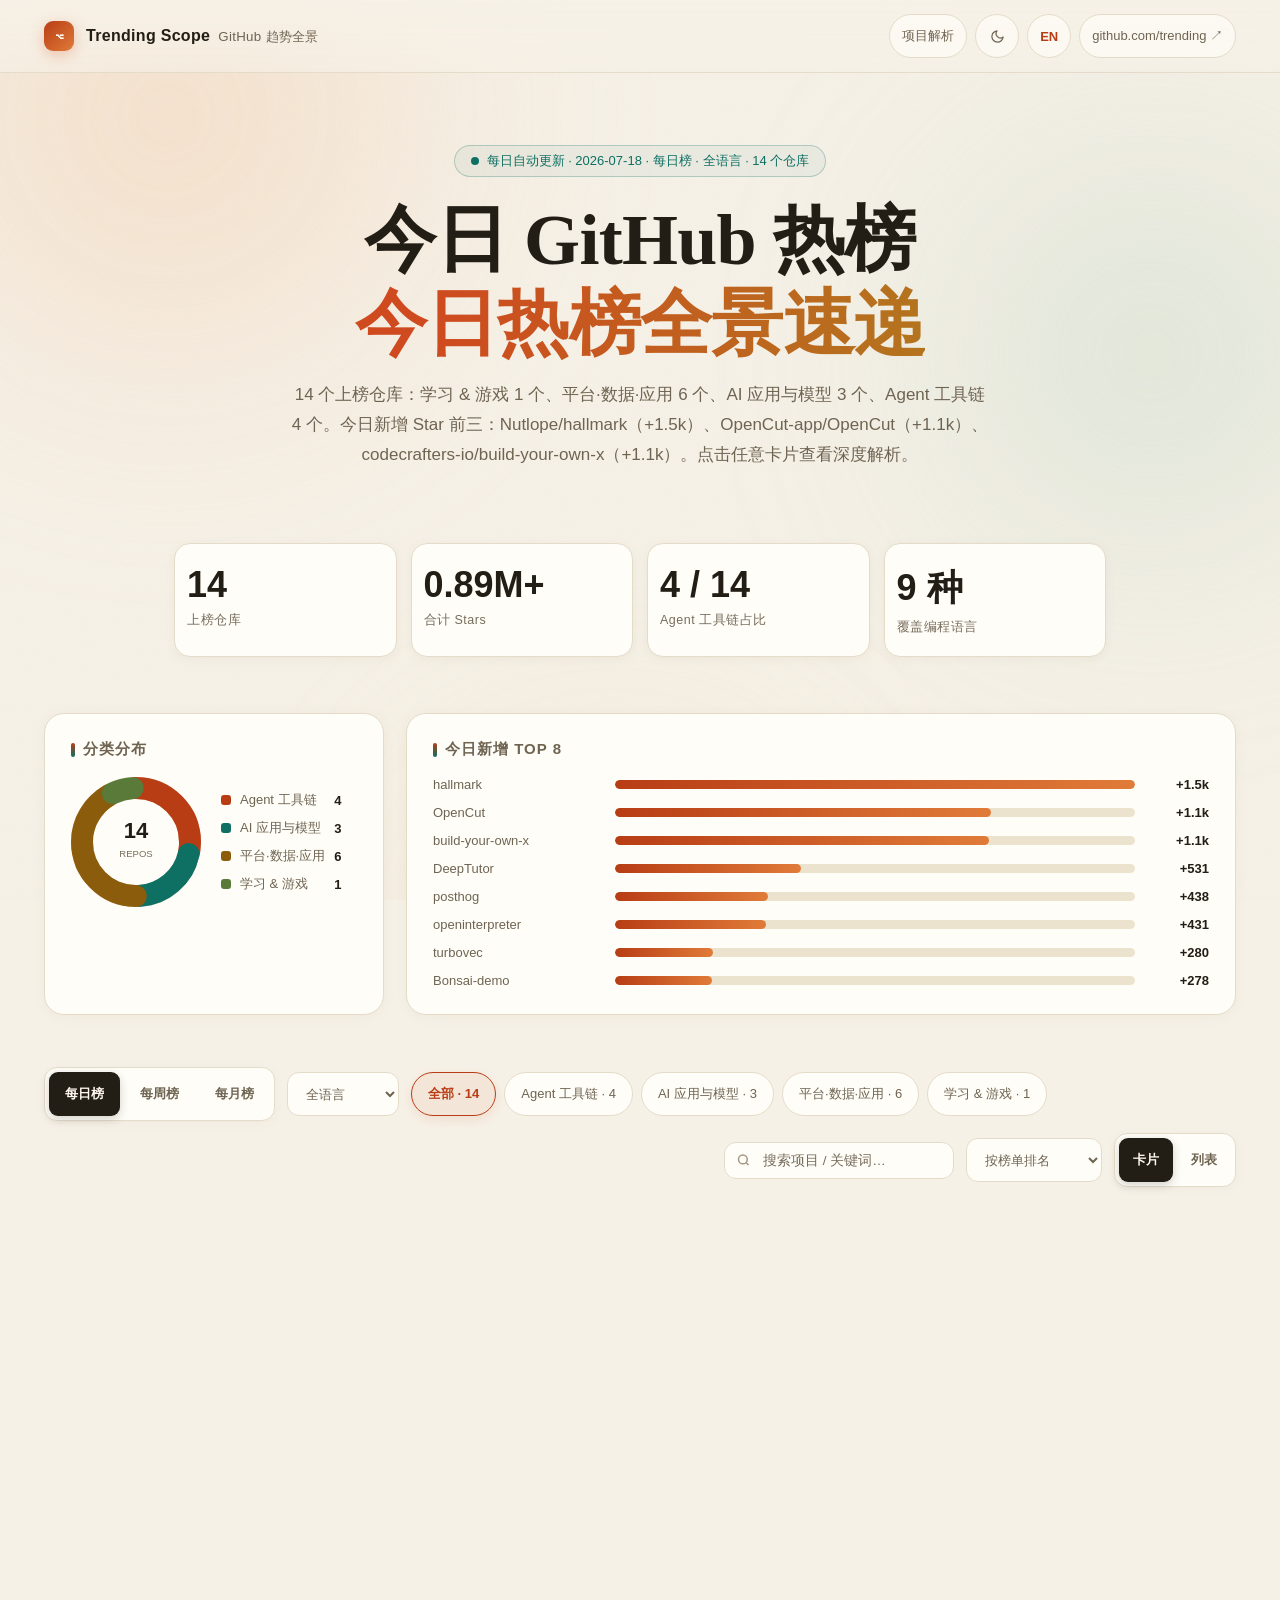
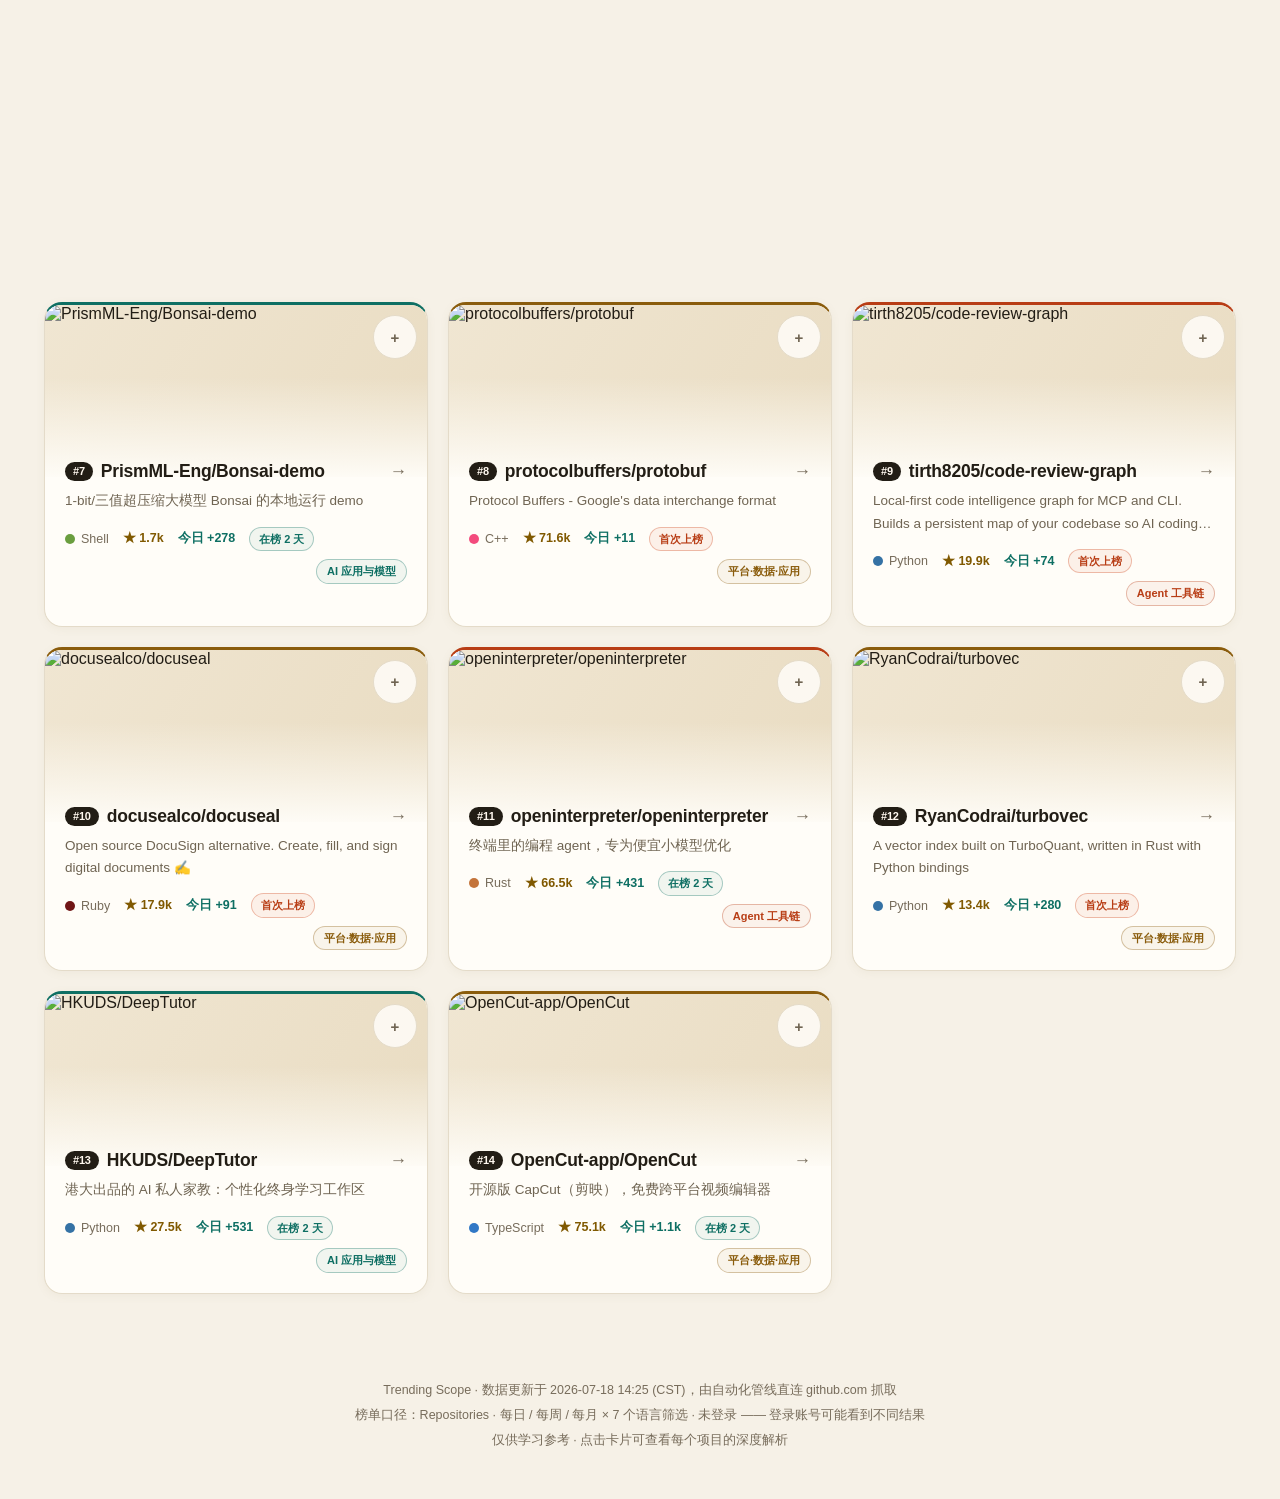
==== commit 62dc9052: "fix: harden trending pipeline and accessibility" ====
--- a/index.html
+++ b/index.html
@@ -3,7 +3,14 @@
 <head>
 <meta charset="UTF-8">
 <meta name="viewport" content="width=device-width, initial-scale=1.0">
-<title>GitHub Trending 全景 · 2026-07-17</title>
+<meta http-equiv="Content-Security-Policy" content="default-src 'self'; script-src 'self' 'unsafe-inline'; style-src 'self' 'unsafe-inline' https://fonts.googleapis.com; font-src https://fonts.gstatic.com; img-src 'self' data: https://github.com https://avatars.githubusercontent.com https://opengraph.githubassets.com; connect-src 'none'; object-src 'none'; base-uri 'none'; form-action 'none'">
+<meta name="referrer" content="no-referrer">
+<title>GitHub Trending 全景 · Trending Scope</title>
+<link rel="canonical" href="https://trending.cosolution.cc/">
+<link rel="alternate" hreflang="zh-CN" href="https://trending.cosolution.cc/">
+<link rel="alternate" hreflang="en" href="https://trending.cosolution.cc/index-en">
+<link rel="alternate" hreflang="x-default" href="https://trending.cosolution.cc/">
+<link rel="icon" type="image/png" sizes="512x512" href="favicon.png">
 <meta name="description" content="把 github.com/trending 变成一页双语全景报告：每日 / 每周 / 每月榜 × 7 个语言筛选，上榜仓库深度解析与在榜追踪，每天自动更新。">
 <meta property="og:type" content="website">
 <meta property="og:site_name" content="Trending Scope">
@@ -26,13 +33,14 @@
 <style>
   :root{
     --bg:#f6f1e7; --card:#fffdf8; --line:#e4dbc9;
-    --txt:#221d15; --sub:#6f6452; --dim:#a3967f;
-    --acc1:#cf4a1f; --acc2:#0e6f63; --acc3:#b07a1e;
-    --gold:#c98a04;
-    --cat-agent:#cf4a1f; --cat-ai:#0e6f63; --cat-infra:#b07a1e; --cat-other:#5a7a3a;
+    --txt:#221d15; --sub:#6f6452; --dim:#776c5b;
+    --acc1:#b83d15; --acc2:#0e6f63; --acc3:#8a5c0c;
+    --gold:#805900;
+    --cat-agent:#b83d15; --cat-ai:#0e6f63; --cat-infra:#8a5c0c; --cat-other:#5a7a3a;
   }
   *{margin:0;padding:0;box-sizing:border-box}
   html{scroll-behavior:smooth}
+  :focus-visible{outline:3px solid var(--acc2);outline-offset:3px}
   body{
     font-family:-apple-system,BlinkMacSystemFont,"SF Pro SC","PingFang SC","Segoe UI",Roboto,sans-serif;
     background:var(--bg); color:var(--txt); overflow-x:hidden;
@@ -60,7 +68,7 @@
   .nav-title{font-weight:700;letter-spacing:.3px}
   .nav-title small{color:var(--sub);font-weight:400;margin-left:8px}
   .nav-right{margin-left:auto;display:flex;gap:8px;align-items:center}
-  .nav-right a{color:var(--sub);text-decoration:none;font-size:13px;padding:7px 12px;border:1px solid var(--line);border-radius:99px;transition:.25s;background:#fffdf8aa}
+  .nav-right a{color:var(--sub);text-decoration:none;font-size:13px;padding:7px 12px;min-height:44px;border:1px solid var(--line);border-radius:99px;transition:.25s;background:#fffdf8aa;display:inline-flex;align-items:center}
   .nav-right a:hover{color:var(--txt);border-color:var(--acc1);box-shadow:0 4px 12px #cf4a1f22}
   .nav-right a.lang{font-weight:700;color:var(--acc1)}
   /* ---------- Hero ---------- */
@@ -107,22 +115,22 @@
   /* ---------- 工具栏 ---------- */
   .toolbar{max-width:1240px;margin:52px auto 26px;padding:0 24px;display:flex;flex-wrap:wrap;gap:12px;align-items:center}
   .ranges{display:flex;gap:4px;background:var(--card);border:1px solid var(--line);border-radius:13px;padding:4px;box-shadow:0 2px 8px #8a7a5a10}
-  .ranges .rb{padding:7px 16px;border-radius:9px;font-size:13px;color:var(--sub);cursor:pointer;transition:.25s;user-select:none;font-weight:600;white-space:nowrap}
+  .ranges .rb{padding:7px 16px;min-height:44px;border:0;background:transparent;border-radius:9px;font-family:inherit;font-size:13px;font-weight:600;color:var(--sub);cursor:pointer;transition:.25s;user-select:none;white-space:nowrap}
   .ranges .rb:hover{color:var(--txt)}
   .ranges .rb.on{background:#221d15;color:#fff8ef;box-shadow:0 3px 10px #221d1533}
   .chips{display:flex;gap:8px;flex-wrap:wrap}
-  .chip{padding:8px 16px;border-radius:99px;border:1px solid var(--line);background:var(--card);color:var(--sub);
+  .chip{padding:8px 16px;min-height:44px;border-radius:99px;border:1px solid var(--line);background:var(--card);color:var(--sub);
     font-size:13px;cursor:pointer;transition:.25s;user-select:none}
   .chip:hover{border-color:var(--acc1);color:var(--txt)}
   .chip.on{background:#cf4a1f12;border-color:var(--acc1);color:var(--acc1);font-weight:600;box-shadow:0 4px 12px #cf4a1f1e}
   .search{margin-left:auto;position:relative}
-  .search input{width:230px;padding:10px 16px 10px 38px;border-radius:12px;border:1px solid var(--line);background:var(--card);color:var(--txt);font-size:13.5px;outline:none;transition:.25s}
+  .search input{width:230px;padding:10px 16px 10px 38px;border-radius:12px;border:1px solid var(--line);background:var(--card);color:var(--txt);font-size:13.5px;transition:.25s}
   .search input::placeholder{color:var(--dim)}
   .search input:focus{border-color:var(--acc2);box-shadow:0 0 0 3px #0e6f6322;width:270px}
   .search svg{position:absolute;left:12px;top:50%;transform:translateY(-50%)}
-  .sortsel{padding:10px 14px;border-radius:12px;border:1px solid var(--line);background:var(--card);color:var(--sub);font-size:13px;outline:none;cursor:pointer}
+  .sortsel{padding:10px 14px;min-height:44px;border-radius:12px;border:1px solid var(--line);background:var(--card);color:var(--sub);font-size:13px;cursor:pointer}
   /* ---------- 卡片 ---------- */
-  .grid{max-width:1240px;margin:0 auto;padding:0 24px 30px;display:grid;grid-template-columns:repeat(auto-fill,minmax(350px,1fr));gap:20px}
+  .grid{max-width:1240px;margin:0 auto;padding:0 24px 30px;display:grid;grid-template-columns:repeat(auto-fill,minmax(min(350px,100%),1fr));gap:20px}
   .card{background:var(--card);border:1px solid var(--line);border-radius:18px;overflow:hidden;cursor:pointer;
     position:relative;box-shadow:0 2px 10px #8a7a5a12;
     opacity:0;transform:translateY(26px) scale(.98);
@@ -140,6 +148,8 @@
   .card h4{font-size:17.5px;font-weight:750;letter-spacing:-.2px;display:flex;align-items:center;gap:8px}
   .card h4 .arrow{margin-left:auto;color:var(--dim);transition:.3s;font-weight:400}
   .card:hover h4 .arrow{transform:translateX(4px);color:var(--acc1)}
+  .openhit{position:absolute;inset:0;z-index:3;border:0;border-radius:inherit;background:transparent;cursor:pointer}
+  .openhit:focus-visible{outline-offset:-5px}
   .card .tag{color:var(--sub);font-size:13.5px;line-height:1.65;margin-top:8px;display:-webkit-box;-webkit-line-clamp:2;-webkit-box-orient:vertical;overflow:hidden}
   .card .meta{display:flex;align-items:center;gap:14px;row-gap:8px;margin-top:14px;font-size:12.5px;color:var(--dim);flex-wrap:wrap}
   .ldot{display:inline-flex;align-items:center;gap:6px}
@@ -167,7 +177,7 @@
   .m-hero{position:relative;height:230px;overflow:hidden}
   .m-hero img{width:100%;height:100%;object-fit:cover}
   .m-hero::after{content:"";position:absolute;inset:0;background:linear-gradient(180deg,#fffdf800 30%,#fffdf8f0)}
-  .m-close{position:absolute;top:14px;right:14px;z-index:3;width:36px;height:36px;border-radius:50%;border:none;
+  .m-close{position:absolute;top:14px;right:14px;z-index:3;width:44px;height:44px;border-radius:50%;border:none;
     background:#221d15b3;color:#fff8ef;font-size:16px;cursor:pointer;backdrop-filter:blur(6px);transition:.25s}
   .m-close:hover{background:var(--acc1);transform:rotate(90deg)}
   .m-body{padding:6px 30px 30px;margin-top:-46px;position:relative;z-index:2}
@@ -193,7 +203,7 @@
   .btn.ok{color:var(--acc2);border-color:var(--acc2);font-weight:700}
   footer{max-width:1240px;margin:20px auto 0;padding:34px 24px 46px;color:var(--dim);font-size:12.5px;text-align:center;line-height:2}
   /* ---------- 主题按钮 & SVG 颜色变量化 ---------- */
-  .themebtn{width:34px;height:34px;border-radius:50%;border:1px solid var(--line);background:#fffdf8aa;color:var(--sub);cursor:pointer;display:grid;place-items:center;transition:.25s;padding:0}
+  .themebtn{width:44px;height:44px;border-radius:50%;border:1px solid var(--line);background:#fffdf8aa;color:var(--sub);cursor:pointer;display:grid;place-items:center;transition:.25s;padding:0}
   .themebtn:hover{color:var(--txt);border-color:var(--acc1);box-shadow:0 4px 12px #cf4a1f22}
   .donut .dnum{fill:var(--txt)}
   .donut .dsub{fill:var(--dim)}
@@ -203,8 +213,8 @@
   html[data-theme="dark"]{
     color-scheme:dark;
     --bg:#16120d; --card:#221c15; --line:#3d342a;
-    --txt:#f2ead9; --sub:#b3a78e; --dim:#7f7461;
-    --acc1:#e05828; --acc2:#2ba892; --acc3:#d09a2e;
+    --txt:#f2ead9; --sub:#b3a78e; --dim:#9b907b;
+    --acc1:#e45c2d; --acc2:#2ba892; --acc3:#d09a2e;
     --gold:#e0a42c;
   }
   html[data-theme="dark"] .aurora .b1{background:radial-gradient(circle,#5e2c16,transparent 65%);opacity:.5}
@@ -248,12 +258,13 @@
   html[data-theme="dark"] .btn.pri:hover{background:var(--acc1);color:#fff8ef;box-shadow:0 8px 26px -8px #e0582888}
   /* ---------- 视图切换 & 紧凑列表 ---------- */
   .views{display:flex;gap:4px;background:var(--card);border:1px solid var(--line);border-radius:13px;padding:4px;box-shadow:0 2px 8px #8a7a5a10}
-  .views .vb{padding:7px 14px;border-radius:9px;font-size:13px;color:var(--sub);cursor:pointer;transition:.25s;user-select:none;font-weight:600;white-space:nowrap}
+  .views .vb{padding:7px 14px;min-height:44px;border:0;background:transparent;border-radius:9px;font-family:inherit;font-size:13px;font-weight:600;color:var(--sub);cursor:pointer;transition:.25s;user-select:none;white-space:nowrap}
   .views .vb:hover{color:var(--txt)}
   .views .vb.on{background:#221d15;color:#fff8ef;box-shadow:0 3px 10px #221d1533}
   #grid.aslist{display:block}
   .listview{background:var(--card);border:1px solid var(--line);border-radius:16px;overflow:hidden;box-shadow:0 2px 10px #8a7a5a12}
   .lrow{display:grid;grid-template-columns:64px 1fr 130px 100px 120px auto;gap:14px;align-items:center;padding:13px 20px;border-bottom:1px solid var(--line);font-size:13.5px;cursor:pointer;opacity:0;transform:translateY(10px);transition:opacity .4s,transform .4s,background-color .25s}
+  .lrow[data-slug]{position:relative}
   .lrow:last-child{border-bottom:none}
   .lrow.show{opacity:1;transform:none}
   .lrow:hover{background:#cf4a1f0a}
@@ -276,10 +287,10 @@
     .c-lang,.c-cat{display:none}
   }
   /* ---------- 项目对比 ---------- */
-  .cmpbtn{position:absolute;top:10px;right:10px;z-index:3;width:30px;height:30px;border-radius:50%;border:1px solid var(--line);background:#fffdf8d9;color:var(--sub);font-size:15px;font-weight:700;cursor:pointer;transition:.25s;backdrop-filter:blur(4px);display:grid;place-items:center;padding:0;line-height:1}
+  .cmpbtn{position:absolute;top:10px;right:10px;z-index:4;width:44px;height:44px;border-radius:50%;border:1px solid var(--line);background:#fffdf8d9;color:var(--sub);font-size:15px;font-weight:700;cursor:pointer;transition:.25s;backdrop-filter:blur(4px);display:grid;place-items:center;padding:0;line-height:1}
   .cmpbtn:hover{border-color:var(--acc1);color:var(--acc1);transform:scale(1.1)}
   .cmpbtn.on{background:var(--acc1);border-color:var(--acc1);color:#fff8ef}
-  .cmpbtn.row{position:static;width:28px;height:28px;flex:none;justify-self:end}
+  .cmpbtn.row{position:relative;top:auto;right:auto;width:44px;height:44px;flex:none;justify-self:end}
   html[data-theme="dark"] .cmpbtn{background:#221c15d9}
   html[data-theme="dark"] .cmpbtn.on{background:var(--acc1);border-color:var(--acc1);color:#fff8ef}
   .lrow{grid-template-columns:64px 1fr 130px 100px 120px auto 36px}
@@ -316,7 +327,24 @@
   @media(max-width:860px){
     .insight{grid-template-columns:1fr}
     .stats{grid-template-columns:repeat(2,1fr)}
-    .search{margin-left:0;width:100%}.search input{width:100%}
+    .search{margin-left:0;width:100%}.search input,.search input:focus{width:100%}
+  }
+  @media(max-width:600px){
+    .nav-inner{padding:10px 16px;gap:8px}
+    .nav-title{font-size:14px}.nav-title small,.nav-project,.nav-source{display:none!important}
+    .nav-right{gap:6px}.nav-right a{padding:7px 11px}
+    .hero{padding:58px 16px 22px}.hero h1{font-size:clamp(34px,10vw,42px)}
+    .stats,.insight,.toolbar,.grid{padding-left:16px;padding-right:16px}
+    .insight{margin-top:42px}.panel{padding:20px}.donut-wrap{flex-wrap:wrap}
+    .toolbar{margin-top:42px}.ranges{max-width:100%;overflow-x:auto}
+    .bar-row{grid-template-columns:110px 1fr 56px;gap:8px}
+    .m-body{padding-left:20px;padding-right:20px}.m-foot{flex-wrap:wrap}.btn{min-width:140px}
+    .ctray{bottom:12px;border-radius:24px}
+  }
+  @media(prefers-reduced-motion:reduce){
+    html{scroll-behavior:auto}
+    *,*::before,*::after{animation-duration:.01ms!important;animation-iteration-count:1!important;transition-duration:.01ms!important;transition-delay:0s!important}
+    .card,.lrow{opacity:1!important;transform:none!important}
   }
 </style>
 </head>
@@ -326,13 +354,13 @@
 
 <header class="nav">
   <div class="nav-inner">
-    <div class="logo">⌥</div>
+    <div class="logo" aria-hidden="true">⌥</div>
     <div class="nav-title">Trending Scope<small>GitHub 趋势全景</small></div>
     <div class="nav-right">
-      <a href="#explore">项目解析</a>
+      <a href="#explore" class="nav-project">项目解析</a>
       <button class="themebtn" id="themebtn" aria-label="切换主题"></button>
       <a href="index-en.html" class="lang">EN</a>
-      <a href="https://github.com/trending" target="_blank" rel="noopener">github.com/trending ↗</a>
+      <a href="https://github.com/trending" class="nav-source" target="_blank" rel="noopener">github.com/trending ↗</a>
     </div>
   </div>
 </header>
@@ -354,7 +382,7 @@
   <div class="panel">
     <h3>分类分布</h3>
     <div class="donut-wrap">
-      <svg class="donut" width="130" height="130" viewBox="0 0 130 130" id="donut"></svg>
+      <svg class="donut" aria-hidden="true" width="130" height="130" viewBox="0 0 130 130" id="donut"></svg>
       <div class="legend" id="legend"></div>
     </div>
   </div>
@@ -365,26 +393,26 @@
 </section>
 
 <section class="toolbar" id="explore">
-  <div class="ranges" id="ranges"></div>
-  <select class="sortsel" id="langsel"></select>
-  <div class="chips" id="chips"></div>
+  <div class="ranges" id="ranges" role="group" aria-label="榜单周期"></div>
+  <select class="sortsel" id="langsel" aria-label="编程语言"></select>
+  <div class="chips" id="chips" role="group" aria-label="项目分类"></div>
   <div class="search">
-    <svg width="15" height="15" viewBox="0 0 24 24" fill="none" stroke="#a3967f" stroke-width="2.4"><circle cx="11" cy="11" r="7"/><path d="m20 20-3.5-3.5"/></svg>
-    <input id="q" type="text" placeholder="搜索项目 / 关键词…">
+    <svg aria-hidden="true" width="15" height="15" viewBox="0 0 24 24" fill="none" stroke="#a3967f" stroke-width="2.4"><circle cx="11" cy="11" r="7"/><path d="m20 20-3.5-3.5"/></svg>
+    <input id="q" type="search" aria-label="搜索项目或关键词" placeholder="搜索项目 / 关键词…">
   </div>
-  <select class="sortsel" id="sort">
+  <select class="sortsel" id="sort" aria-label="排序方式">
     <option value="rank">按榜单排名</option>
     <option value="stars-desc">Stars 从高到低</option>
     <option value="stars-asc">Stars 从低到高</option>
     <option value="name">按名称 A→Z</option>
   </select>
-  <div class="views" id="views"></div>
+  <div class="views" id="views" role="group" aria-label="视图方式"></div>
 </section>
 
 <main class="grid" id="grid"></main>
 
-<div class="overlay" id="overlay">
-  <div class="modal" id="modal" role="dialog" aria-modal="true"></div>
+<div class="overlay" id="overlay" aria-hidden="true">
+  <div class="modal" id="modal" role="dialog" aria-modal="true" tabindex="-1"></div>
 </div>
 
 <footer>
@@ -420,6 +448,7 @@
   backBadge: "回榜",
   trackInfo: t => t.is_new ? "今日首次上榜"
                 : t.is_back ? `回榜 · 首次出现 ${t.first}`
+                : t.days === 0 ? `未在今日每日·全语言榜 · 最后出现 ${(t.hist&&t.hist.length)?t.hist[t.hist.length-1].d:t.first}`
                 : t.days <= 1 ? "在榜追踪今日启动"
                 : `连续在榜 ${t.days} 天 · 首次出现 ${t.first}`,
   collecting: d => `（趋势数据自 ${d} 起逐日积累）`,
@@ -436,6 +465,11 @@
   copyBtn: "复制 Markdown",
   copied: "已复制 ✓",
   compareAdd: "加入对比",
+  compareRemove: "移出对比",
+  compareLabel: (full,on) => `${on?L.compareRemove:L.compareAdd}：${full}`,
+  openRepo: full => `打开 ${full} 详情`,
+  removeCompare: full => `移出对比：${full}`,
+  close: "关闭",
   trayText: n => `已选 ${n}/3`,
   compareGo: "开始对比",
   compareClear: "清空",
@@ -449,10 +483,10 @@
 /* ---------- 状态 & 工具 ---------- */
 const $ = s => document.querySelector(s);
 const state = {board:"daily", lang:"all", cat:"all", q:"", sort:"rank", view:(()=>{try{const v=localStorage.getItem("ts-view");return v==="list"?"list":"grid"}catch(e){return "grid"}})()};
-let D = null, REG = {}, USES = {}, CATS = {}, openSlug = null;
+let D = null, REG = {}, USES = {}, CATS = {}, openSlug = null, lastModalFocus = null;
 const og = r => `https://opengraph.githubassets.com/1/${r.full}`;
 const avatar = r => `https://github.com/${r.full.split("/")[0]}.png?size=400`;
-const esc = s => String(s).replace(/&/g,"&amp;").replace(/</g,"&lt;");
+const esc = s => String(s).replace(/&/g,"&amp;").replace(/</g,"&lt;").replace(/"/g,"&quot;").replace(/'/g,"&#39;");
 const langLabel = r => r.lang || L.multiLang;
 const langColor = r => r.lang ? (LANGC[r.lang]||"#888") : "#8a7f68";
 
@@ -481,7 +515,7 @@
   const Y = v => mx===mn ? H/2 : H-P-((H-2*P)*(v-mn)/(mx-mn));
   const pts = hist.map((h,i)=>X(i).toFixed(1)+","+Y(h.s).toFixed(1)).join(" ");
   const last = hist[hist.length-1];
-  return `<svg class="spark" viewBox="0 0 ${W} ${H}" preserveAspectRatio="none">
+  return `<svg class="spark" aria-hidden="true" viewBox="0 0 ${W} ${H}" preserveAspectRatio="none">
       ${hist.length>1 ? `<polyline points="${pts}" fill="none" stroke="#cf4a1f" stroke-width="2" stroke-linecap="round" stroke-linejoin="round"/>` : ""}
       ${hist.map((h,i)=>`<circle cx="${X(i).toFixed(1)}" cy="${Y(h.s).toFixed(1)}" r="2.6" fill="#fffdf8" stroke="#cf4a1f" stroke-width="1.6"/>`).join("")}
     </svg>
@@ -507,7 +541,7 @@
 const SUN = `<svg width="15" height="15" viewBox="0 0 24 24" fill="none" stroke="currentColor" stroke-width="2" stroke-linecap="round"><circle cx="12" cy="12" r="4.2"/><path d="M12 2.5v2M12 19.5v2M4.6 4.6l1.4 1.4M18 18l1.4 1.4M2.5 12h2M19.5 12h2M4.6 19.4 6 18M18 6l1.4-1.4"/></svg>`;
 const MOON = `<svg width="15" height="15" viewBox="0 0 24 24" fill="none" stroke="currentColor" stroke-width="2" stroke-linecap="round" stroke-linejoin="round"><path d="M21 12.8A9 9 0 1 1 11.2 3a7 7 0 0 0 9.8 9.8z"/></svg>`;
 const themeMedia = matchMedia("(prefers-color-scheme: dark)");
-const CATDARK = {agent:"#e05828", ai:"#2ba892", infra:"#d09a2e", other:"#8aa851"};
+const CATDARK = {agent:"#e45c2d", ai:"#2ba892", infra:"#d09a2e", other:"#8aa851"};
 function applyTheme(t){
   document.documentElement.dataset.theme = t;
   const dark = t==="dark";
@@ -555,7 +589,7 @@
   });
   parseHash();           // 先解析 #board=&lang=，再渲染
   /* 先取出 #repo=xxx —— refreshAll 里的 syncHash 会重写 hash，必须在重写前捕获 */
-  const m = location.hash.match(/repo=([\w-]+)/);
+  const m = location.hash.match(/repo=([A-Za-z0-9._-]+)/);
   initTheme();
   applyMeta(D.meta);
   refreshAll();
@@ -610,7 +644,7 @@
 /* ---------- 口径切换器 ---------- */
 function renderRanges(){
   $("#ranges").innerHTML = RANGES.map(b=>
-    `<div class="rb${b===state.board?" on":""}" data-b="${b}">${L.ranges[b]}</div>`).join("");
+    `<button type="button" class="rb${b===state.board?" on":""}" data-b="${b}" aria-pressed="${b===state.board}">${L.ranges[b]}</button>`).join("");
   document.querySelectorAll("#ranges .rb").forEach(el=>el.onclick=()=>{
     if(state.board!==el.dataset.b){ state.board = el.dataset.b; refreshAll(); }
   });
@@ -690,11 +724,11 @@
   const LIST = activeList();
   const counts = {all:LIST.length}; LIST.forEach(r=>counts[r.cat]=(counts[r.cat]||0)+1);
   if(![ "all", ...Object.keys(CATS) ].includes(state.cat)) state.cat = "all";
-  $("#chips").innerHTML = `<div class="chip${state.cat==="all"?" on":""}" data-c="all">${L.all(counts.all)}</div>` +
-    Object.keys(CATS).map(k=>`<div class="chip${state.cat===k?" on":""}" data-c="${k}">${CATS[k].name} · ${counts[k]||0}</div>`).join("");
+  $("#chips").innerHTML = `<button type="button" class="chip${state.cat==="all"?" on":""}" data-c="all" aria-pressed="${state.cat==="all"}">${L.all(counts.all)}</button>` +
+    Object.keys(CATS).map(k=>`<button type="button" class="chip${state.cat===k?" on":""}" data-c="${k}" aria-pressed="${state.cat===k}">${CATS[k].name} · ${counts[k]||0}</button>`).join("");
   document.querySelectorAll(".chip").forEach(c=>c.onclick=()=>{
     state.cat=c.dataset.c;
-    document.querySelectorAll(".chip").forEach(x=>x.classList.toggle("on",x===c));
+    document.querySelectorAll(".chip").forEach(x=>{ const on=x===c; x.classList.toggle("on",on); x.setAttribute("aria-pressed",on); });
     renderGrid();
   });
 }
@@ -702,7 +736,7 @@
 /* ---------- 视图切换 ---------- */
 function renderViews(){
   $("#views").innerHTML = ["grid","list"].map(v=>
-    `<div class="vb${v===state.view?" on":""}" data-v="${v}">${v==="grid"?L.viewGrid:L.viewList}</div>`).join("");
+    `<button type="button" class="vb${v===state.view?" on":""}" data-v="${v}" aria-pressed="${v===state.view}">${v==="grid"?L.viewGrid:L.viewList}</button>`).join("");
   document.querySelectorAll("#views .vb").forEach(el=>el.onclick=()=>{
     if(state.view!==el.dataset.v){
       state.view = el.dataset.v;
@@ -732,8 +766,10 @@
   g.querySelectorAll(".card,.lrow[data-slug]").forEach((c,i)=>{
     c.style.transitionDelay = (c.classList.contains("lrow") ? Math.min(i*18,300) : Math.min(i*45,400))+"ms";
     io.observe(c);
-    c.onclick = ()=>openModal(c.dataset.slug);
-    c.onkeydown = e=>{ if(e.key==="Enter") openModal(c.dataset.slug); };
+  });
+  g.querySelectorAll(".openhit").forEach(b=>{
+    b.onclick=()=>openModal(b.dataset.open);
+    b.onkeydown=e=>{ if(e.key==="Enter"||e.key===" "){ e.preventDefault(); openModal(b.dataset.open); } };
   });
   g.querySelectorAll(".cmpbtn").forEach(b=>b.onclick = e=>{
     e.stopPropagation();
@@ -745,14 +781,15 @@
     <div class="lrow lhead">
       <span class="c-rank">#</span><span class="c-repo">${L.lhRepo}</span><span class="c-lang">${L.lhLang}</span><span class="c-stars">${L.lhStars}</span><span class="c-gain">${L.gainCol(state.board)}</span><span class="c-cat">${L.lhCat}</span>
     </div>` + list.map(r=>`
-    <div class="lrow" data-slug="${r.slug.toLowerCase()}" tabindex="0">
+    <div class="lrow" data-slug="${r.slug.toLowerCase()}">
+      <button type="button" class="openhit" data-open="${r.slug.toLowerCase()}" aria-label="${L.openRepo(esc(r.full))}"></button>
       <span class="c-rank"><span class="rank">#${r.r}</span></span>
       <span class="c-repo"><b>${esc(r.full)}</b>${trackBadge(r)}<i>${esc(r.tag)}</i></span>
       <span class="c-lang"><span class="ldot"><i style="background:${langColor(r)}"></i>${langLabel(r)}</span></span>
       <span class="c-stars stars">★ ${r.stars}k</span>
       <span class="c-gain today">${L.gain(r.today,state.board)}</span>
       <span class="c-cat"><span class="catpill" style="color:${CATS[r.cat].color};border-color:${CATS[r.cat].color}55;background:${CATS[r.cat].color}0e">${CATS[r.cat].name}</span></span>
-      <button class="cmpbtn row${inCmp(r)?" on":""}" data-cmp="${r.slug.toLowerCase()}" title="${L.compareAdd}">${inCmp(r)?"✓":"+"}</button>
+      <button type="button" class="cmpbtn row${inCmp(r)?" on":""}" data-cmp="${r.slug.toLowerCase()}" data-full="${esc(r.full)}" aria-pressed="${inCmp(r)}" aria-label="${L.compareLabel(esc(r.full),inCmp(r))}">${inCmp(r)?"✓":"+"}</button>
     </div>`).join("") + `</div>`
     : `<div class="empty">${L.empty}</div>`;
 }
@@ -762,11 +799,12 @@
   g.classList.toggle("aslist", state.view==="list");
   if(state.view==="list"){ renderListRows(g,list); wireItems(g); return; }
   g.innerHTML = list.length ? list.map(r=>`
-    <article class="card" data-slug="${r.slug.toLowerCase()}" tabindex="0" style="border-top:3px solid ${CATS[r.cat].color}">
+    <article class="card" data-slug="${r.slug.toLowerCase()}" style="border-top:3px solid ${CATS[r.cat].color}">
+      <button type="button" class="openhit" data-open="${r.slug.toLowerCase()}" aria-label="${L.openRepo(esc(r.full))}"></button>
       <div class="thumb">
         <img loading="lazy" src="${og(r)}" alt="${esc(r.full)}"
              onerror="this.onerror=null;this.src='${avatar(r)}'">
-        <button class="cmpbtn${inCmp(r)?" on":""}" data-cmp="${r.slug.toLowerCase()}" title="${L.compareAdd}">${inCmp(r)?"✓":"+"}</button>
+        <button type="button" class="cmpbtn${inCmp(r)?" on":""}" data-cmp="${r.slug.toLowerCase()}" data-full="${esc(r.full)}" aria-pressed="${inCmp(r)}" aria-label="${L.compareLabel(esc(r.full),inCmp(r))}">${inCmp(r)?"✓":"+"}</button>
       </div>
       <div class="body">
         <h4><span class="rank">#${r.r}</span> ${esc(r.full)} <span class="arrow">→</span></h4>
@@ -817,6 +855,8 @@
     const on = CMP.includes(sl);
     b.classList.toggle("on", on);
     b.textContent = on ? "✓" : "+";
+    b.setAttribute("aria-pressed", on);
+    b.setAttribute("aria-label", L.compareLabel(b.dataset.full||sl,on));
   });
 }
 function renderTray(){
@@ -825,20 +865,28 @@
   const names = CMP.map(sl=>{ const f=findRepo(sl); return f ? {sl, name:f.r.full} : null; }).filter(Boolean);
   if(!t){
     t = document.createElement("div");
-    t.id = "ctray"; t.className = "ctray";
+    t.id = "ctray"; t.className = "ctray"; t.setAttribute("aria-live","polite");
     document.body.appendChild(t);
   }
   t.innerHTML = `
     <span class="tcount">${L.trayText(CMP.length)}</span>
-    ${names.map(n=>`<span class="tchip">${esc(n.name)}<button data-x="${n.sl}" aria-label="✕">✕</button></span>`).join("")}
+    ${names.map(n=>`<span class="tchip">${esc(n.name)}<button type="button" data-x="${n.sl}" aria-label="${L.removeCompare(esc(n.name))}">✕</button></span>`).join("")}
     <button class="tgo" id="cmpgo" ${CMP.length<2?"disabled":""}>${L.compareGo}</button>
     <button class="tclear" id="cmpclear">${L.compareClear}</button>`;
   t.querySelectorAll(".tchip button").forEach(b=>b.onclick=()=>toggleCompare(b.dataset.x));
   $("#cmpgo").onclick = openCompare;
   $("#cmpclear").onclick = ()=>{
     CMP = []; renderTray();
-    document.querySelectorAll(".cmpbtn.on").forEach(b=>{ b.classList.remove("on"); b.textContent="+"; });
+    document.querySelectorAll(".cmpbtn.on").forEach(b=>{ b.classList.remove("on"); b.textContent="+"; b.setAttribute("aria-pressed","false"); b.setAttribute("aria-label",L.compareLabel(b.dataset.full||b.dataset.cmp,false)); });
   };
+}
+function showModal(){
+  lastModalFocus = document.activeElement;
+  $("#modal").setAttribute("aria-labelledby","modal-title");
+  $("#overlay").setAttribute("aria-hidden","false");
+  $("#overlay").classList.add("open");
+  document.body.style.overflow="hidden";
+  requestAnimationFrame(()=>$("#mclose")?.focus());
 }
 function openCompare(){
   if(CMP.length<2) return;
@@ -859,9 +907,9 @@
   ];
   const n = items.length;
   $("#modal").innerHTML = `
-    <button class="m-close" id="mclose" aria-label="✕">✕</button>
+    <button type="button" class="m-close" id="mclose" aria-label="${L.close}">✕</button>
     <div class="cmpbody">
-      <h2 class="cmptitle">${L.compareTitle}</h2>
+      <h2 class="cmptitle" id="modal-title">${L.compareTitle}</h2>
       <div class="cmpwrap">
         <div class="ctable" style="grid-template-columns:104px repeat(${n},1fr)">
           <div class="cc lab"></div>
@@ -876,8 +924,7 @@
       </div>
     </div>`;
   $("#modal").classList.add("cmp");
-  $("#overlay").classList.add("open");
-  document.body.style.overflow="hidden";
+  showModal();
   $("#mclose").onclick = closeModal;
 }
 
@@ -911,11 +958,11 @@
     ? `<span class="m-tag" style="color:var(--acc3);border-color:#b07a1e55;background:#b07a1e0e">${L.autoTag}</span>` : "";
   $("#modal").innerHTML = `
     <div class="m-hero">
-      <button class="m-close" id="mclose" aria-label="关闭">✕</button>
+      <button type="button" class="m-close" id="mclose" aria-label="${L.close}">✕</button>
       <img src="${og(r)}" alt="" onerror="this.onerror=null;this.src='${avatar(r)}'">
     </div>
     <div class="m-body">
-      <h2>${esc(r.full)}</h2>
+      <h2 id="modal-title">${esc(r.full)}</h2>
       <div class="m-sub">${L.rankSub(r.r,bd)} · ${esc(r.tag)}</div>
       <div class="m-tags">
         <span class="m-tag hl">★ ${r.stars}k stars</span>
@@ -936,8 +983,7 @@
         <a class="btn sec2" href="#" id="mback">${L.backBtn}</a>
       </div>
     </div>`;
-  $("#overlay").classList.add("open");
-  document.body.style.overflow="hidden";
+  showModal();
   syncHash();
   $("#mclose").onclick = closeModal;
   $("#mback").onclick = e=>{e.preventDefault();closeModal();};
@@ -952,14 +998,29 @@
   };
 }
 function closeModal(){
+  if(!$("#overlay").classList.contains("open")) return;
   $("#modal").classList.remove("cmp");
   openSlug = null;
   $("#overlay").classList.remove("open");
+  $("#overlay").setAttribute("aria-hidden","true");
+  $("#modal").removeAttribute("aria-labelledby");
   document.body.style.overflow="";
   syncHash();
+  const restore = lastModalFocus;
+  lastModalFocus = null;
+  if(restore && restore.isConnected) restore.focus();
 }
 $("#overlay").addEventListener("click",e=>{ if(e.target.id==="overlay") closeModal(); });
-document.addEventListener("keydown",e=>{ if(e.key==="Escape") closeModal(); });
+document.addEventListener("keydown",e=>{
+  if(!$("#overlay").classList.contains("open")) return;
+  if(e.key==="Escape"){ e.preventDefault(); closeModal(); return; }
+  if(e.key!=="Tab") return;
+  const focusable = [...$("#modal").querySelectorAll('a[href],button:not([disabled]),[tabindex]:not([tabindex="-1"])')];
+  if(!focusable.length){ e.preventDefault(); $("#modal").focus(); return; }
+  const first=focusable[0], last=focusable[focusable.length-1];
+  if(e.shiftKey && document.activeElement===first){ e.preventDefault(); last.focus(); }
+  else if(!e.shiftKey && document.activeElement===last){ e.preventDefault(); first.focus(); }
+});
 
 /* ---------- 搜索 & 排序 & 语言 ---------- */
 let deb;
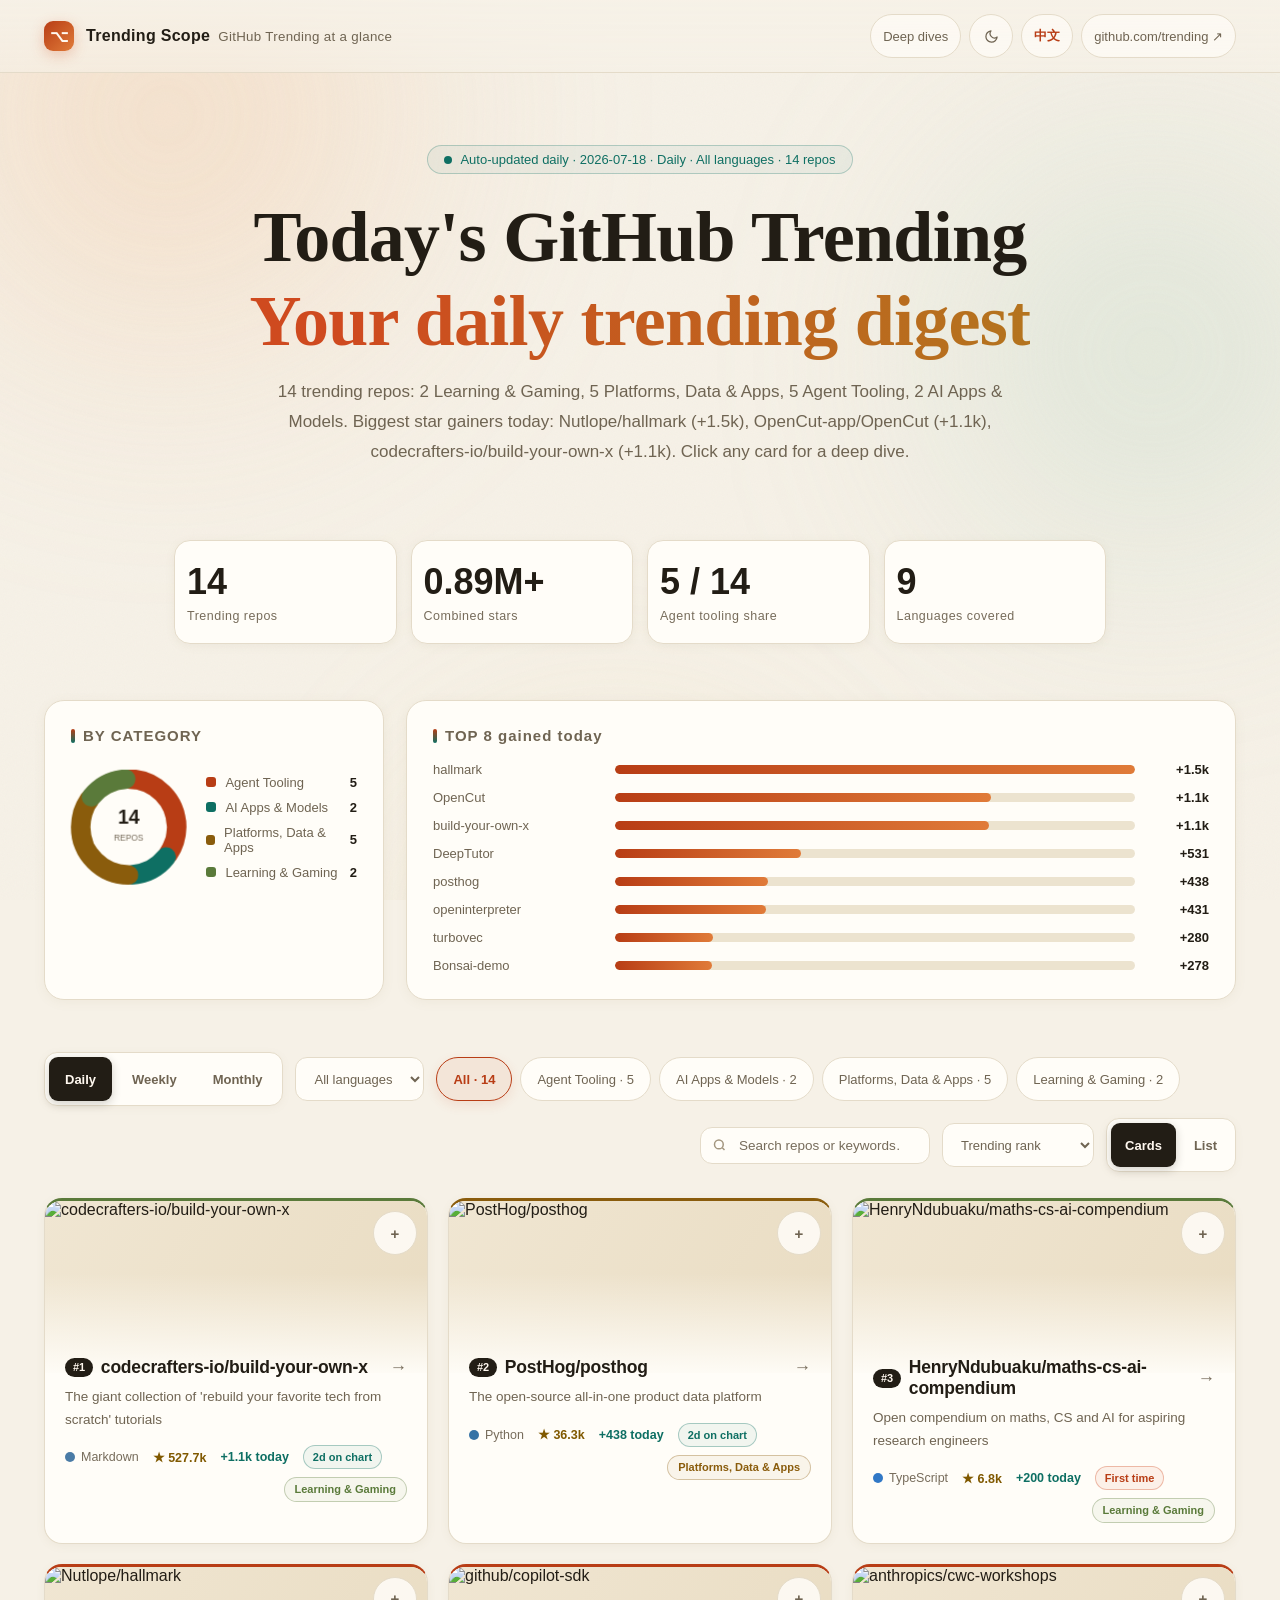
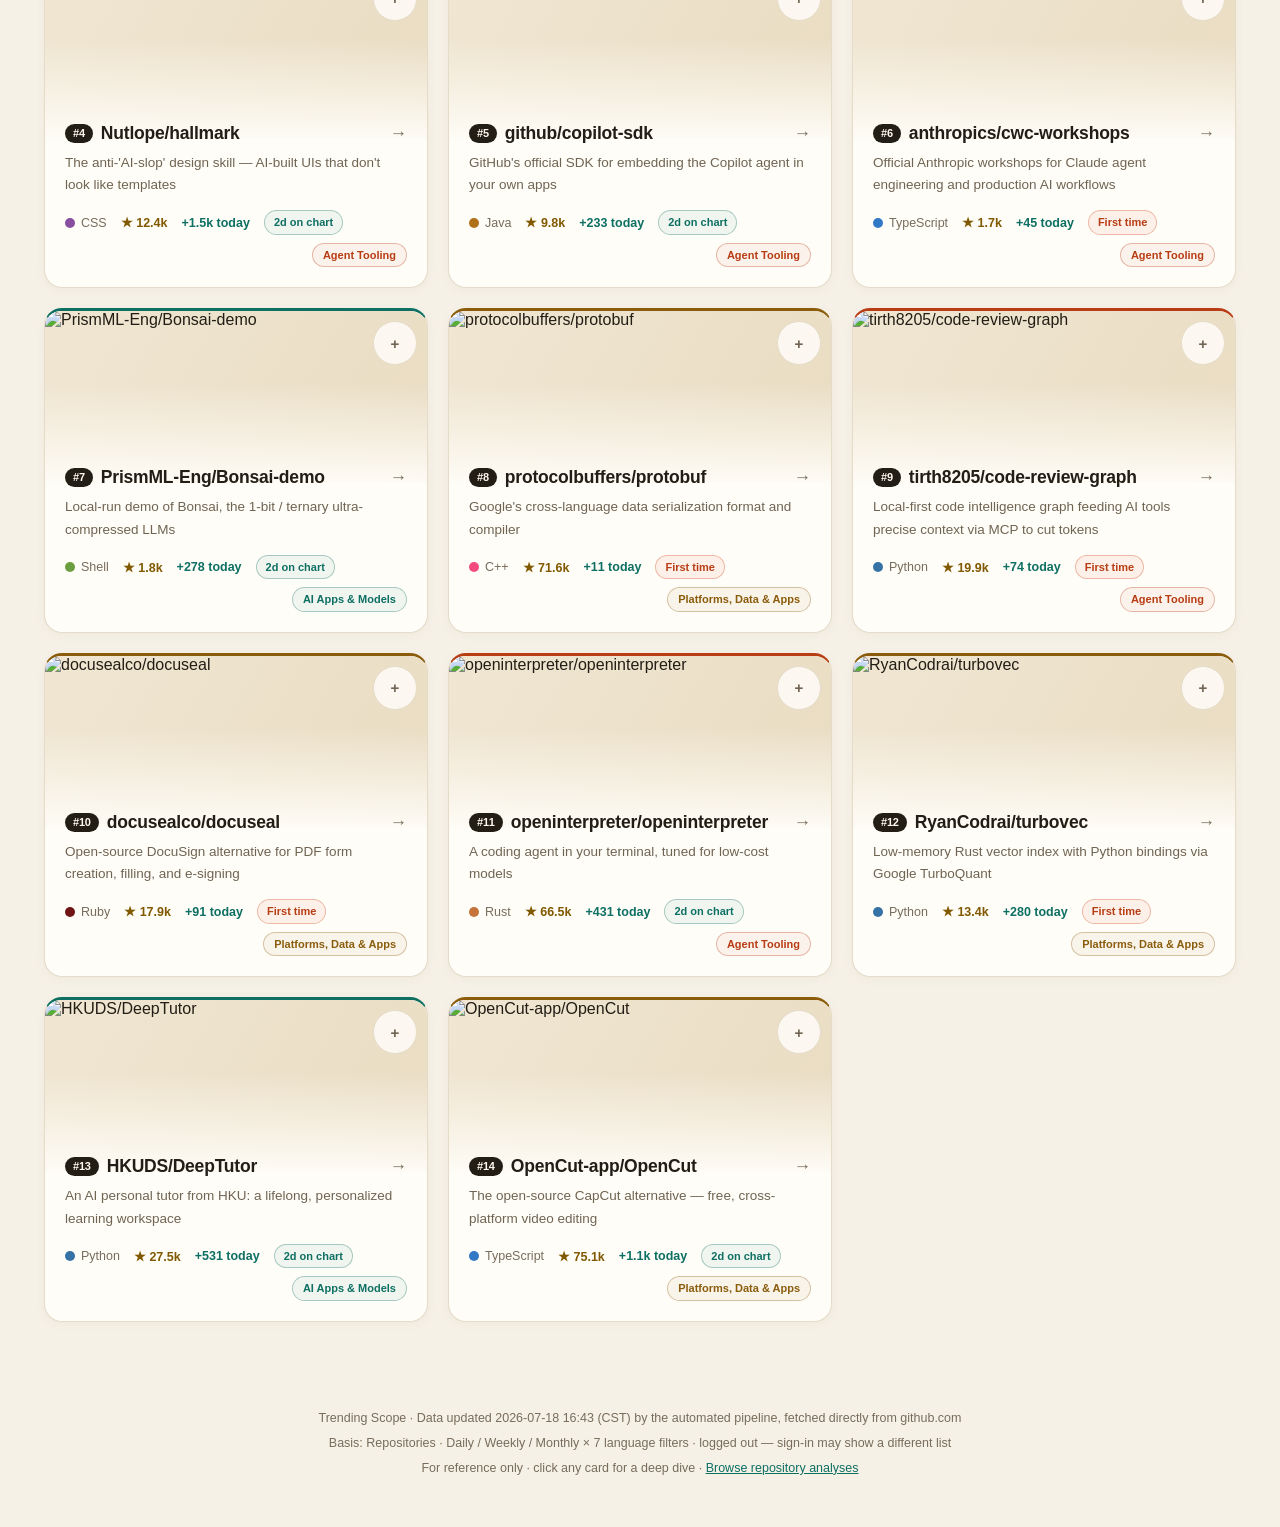
==== commit 9e17b7e3: "feat: build crawlable SEO pages" ====
--- a/index.html
+++ b/index.html
@@ -1,31 +1,31 @@
 <!DOCTYPE html>
-<html lang="zh-CN">
+<html lang="en">
 <head>
 <meta charset="UTF-8">
 <meta name="viewport" content="width=device-width, initial-scale=1.0">
 <meta http-equiv="Content-Security-Policy" content="default-src 'self'; script-src 'self' 'unsafe-inline'; style-src 'self' 'unsafe-inline' https://fonts.googleapis.com; font-src https://fonts.gstatic.com; img-src 'self' data: https://github.com https://avatars.githubusercontent.com https://opengraph.githubassets.com; connect-src 'none'; object-src 'none'; base-uri 'none'; form-action 'none'">
 <meta name="referrer" content="no-referrer">
-<title>GitHub Trending 全景 · Trending Scope</title>
+<title>GitHub Trending Today &amp; Repository Analysis | Trending Scope</title>
 <link rel="canonical" href="https://trending.cosolution.cc/">
-<link rel="alternate" hreflang="zh-CN" href="https://trending.cosolution.cc/">
-<link rel="alternate" hreflang="en" href="https://trending.cosolution.cc/index-en">
+<link rel="alternate" hreflang="zh-CN" href="https://trending.cosolution.cc/index-zh">
+<link rel="alternate" hreflang="en" href="https://trending.cosolution.cc/">
 <link rel="alternate" hreflang="x-default" href="https://trending.cosolution.cc/">
 <link rel="icon" type="image/png" sizes="512x512" href="favicon.png">
-<meta name="description" content="把 github.com/trending 变成一页双语全景报告：每日 / 每周 / 每月榜 × 7 个语言筛选，上榜仓库深度解析与在榜追踪，每天自动更新。">
+<meta name="description" content="Live GitHub Trending daily, weekly and monthly charts across 7 language filters, with repository analysis, star gains and on-chart tracking.">
 <meta property="og:type" content="website">
 <meta property="og:site_name" content="Trending Scope">
-<meta property="og:title" content="GitHub Trending 全景 · Trending Scope">
-<meta property="og:description" content="每日 GitHub 热榜深度解析：每日 / 每周 / 每月榜 × 语言筛选，上榜仓库点评 + 在榜追踪，每天自动更新。">
+<meta property="og:title" content="GitHub Trending Scope · Daily deep dives">
+<meta property="og:description" content="Today's GitHub Trending with deep dives: daily / weekly / monthly boards × language filters, repo write-ups + on-chart tracking, auto-updated every day.">
 <meta property="og:url" content="https://trending.cosolution.cc/">
-<meta property="og:image" content="https://trending.cosolution.cc/og-zh.png">
+<meta property="og:image" content="https://trending.cosolution.cc/og-en.png">
 <meta property="og:image:width" content="1200">
 <meta property="og:image:height" content="630">
-<meta property="og:image:alt" content="Trending Scope 站点预览：今日 GitHub 热榜与上榜仓库统计">
-<meta property="og:locale" content="zh_CN">
+<meta property="og:image:alt" content="Trending Scope preview: today's GitHub Trending and board stats">
+<meta property="og:locale" content="en_US">
 <meta name="twitter:card" content="summary_large_image">
-<meta name="twitter:title" content="GitHub Trending 全景 · Trending Scope">
-<meta name="twitter:description" content="每日 GitHub 热榜深度解析：每日 / 每周 / 每月榜 × 语言筛选，上榜仓库点评 + 在榜追踪，每天自动更新。">
-<meta name="twitter:image" content="https://trending.cosolution.cc/og-zh.png">
+<meta name="twitter:title" content="GitHub Trending Scope · Daily deep dives">
+<meta name="twitter:description" content="Today's GitHub Trending with deep dives: daily / weekly / monthly boards × language filters, repo write-ups + on-chart tracking, auto-updated every day.">
+<meta name="twitter:image" content="https://trending.cosolution.cc/og-en.png">
 <script>!function(){try{var t=localStorage.getItem("ts-theme");if(t!=="dark"&&t!=="light"){t=matchMedia("(prefers-color-scheme: dark)").matches?"dark":"light"}document.documentElement.dataset.theme=t}catch(e){document.documentElement.dataset.theme="light"}}()</script>
 <link rel="preconnect" href="https://fonts.googleapis.com">
 <link rel="preconnect" href="https://fonts.gstatic.com" crossorigin>
@@ -41,12 +41,13 @@
   *{margin:0;padding:0;box-sizing:border-box}
   html{scroll-behavior:smooth}
   :focus-visible{outline:3px solid var(--acc2);outline-offset:3px}
+  .sr-only{position:absolute!important;width:1px!important;height:1px!important;padding:0!important;margin:-1px!important;overflow:hidden!important;clip:rect(0,0,0,0)!important;white-space:nowrap!important;border:0!important}
   body{
-    font-family:-apple-system,BlinkMacSystemFont,"SF Pro SC","PingFang SC","Segoe UI",Roboto,sans-serif;
+    font-family:-apple-system,BlinkMacSystemFont,"SF Pro Text","Segoe UI",Roboto,"Helvetica Neue",sans-serif;
     background:var(--bg); color:var(--txt); overflow-x:hidden;
     -webkit-font-smoothing:antialiased;
   }
-  /* ---------- 背景 ---------- */
+  /* ---------- Background ---------- */
   .aurora{position:fixed; inset:0; z-index:-2; overflow:hidden}
   .aurora .blob{position:absolute; border-radius:50%; filter:blur(120px); will-change:transform}
   .b1{width:54vw;height:54vw;left:-14vw;top:-18vw;background:radial-gradient(circle,#f3c39a,transparent 65%);opacity:.55;animation:drift1 26s ease-in-out infinite alternate}
@@ -57,7 +58,7 @@
   @keyframes drift3{to{transform:translate(-10vw,-8vh) scale(1.15)}}
   .grain{position:fixed;inset:0;z-index:-1;pointer-events:none;opacity:.05;
     background-image:url("data:image/svg+xml,%3Csvg xmlns='http://www.w3.org/2000/svg' width='120' height='120'%3E%3Cfilter id='n'%3E%3CfeTurbulence type='fractalNoise' baseFrequency='0.9' numOctaves='2'/%3E%3C/filter%3E%3Crect width='120' height='120' filter='url(%23n)' opacity='0.6'/%3E%3C/svg%3E");}
-  /* ---------- 顶部导航 ---------- */
+  /* ---------- Nav ---------- */
   header.nav{position:sticky;top:0;z-index:50;backdrop-filter:blur(14px);
     background:linear-gradient(180deg,rgba(246,241,231,.92),rgba(246,241,231,.6));
     border-bottom:1px solid var(--line)}
@@ -84,16 +85,16 @@
     background-size:250% 100%;-webkit-background-clip:text;background-clip:text;color:transparent;
     animation:gradShift 7s linear infinite}
   @keyframes gradShift{to{background-position:250% 0}}
-  .hero p.sub{color:var(--sub);font-size:clamp(14px,1.6vw,17px);max-width:700px;margin:0 auto;line-height:1.75;animation:fadeUp .8s .4s both}
+  .hero p.sub{color:var(--sub);font-size:clamp(14px,1.6vw,17px);max-width:740px;margin:0 auto;line-height:1.75;animation:fadeUp .8s .4s both}
   @keyframes fadeUp{from{opacity:0;transform:translateY(22px)}to{opacity:1;transform:none}}
-  /* ---------- 统计条 ---------- */
+  /* ---------- Stats ---------- */
   .stats{max-width:980px;margin:44px auto 0;display:grid;grid-template-columns:repeat(4,1fr);gap:14px;padding:0 24px;animation:fadeUp .8s .55s both}
   .stat{background:var(--card);border:1px solid var(--line);border-radius:16px;padding:20px 12px;
     box-shadow:0 2px 10px #8a7a5a14;transition:transform .3s,border-color .3s,box-shadow .3s}
   .stat:hover{transform:translateY(-4px);border-color:#cf4a1f66;box-shadow:0 10px 24px -8px #cf4a1f33}
   .stat .num{font-size:clamp(24px,3.4vw,36px);font-weight:800;color:var(--txt)}
   .stat .lbl{color:var(--dim);font-size:12.5px;margin-top:6px;letter-spacing:.5px}
-  /* ---------- 图表区 ---------- */
+  /* ---------- Charts ---------- */
   .insight{max-width:1240px;margin:56px auto 0;padding:0 24px;display:grid;grid-template-columns:340px 1fr;gap:22px}
   .panel{background:var(--card);border:1px solid var(--line);border-radius:20px;padding:26px;box-shadow:0 2px 12px #8a7a5a12}
   .panel h3{font-size:15px;color:var(--sub);font-weight:600;letter-spacing:1px;margin-bottom:18px;display:flex;align-items:center;gap:8px}
@@ -112,7 +113,7 @@
   .bar-row .tr{height:9px;border-radius:99px;background:#ece3cf;overflow:hidden}
   .bar-row .fl{display:block;height:100%;border-radius:99px;width:0;background:linear-gradient(90deg,var(--acc1),#e07b39);transition:width 1s cubic-bezier(.6,0,.2,1)}
   .bar-row .vl{text-align:right;color:var(--txt);font-weight:700;font-variant-numeric:tabular-nums}
-  /* ---------- 工具栏 ---------- */
+  /* ---------- Toolbar ---------- */
   .toolbar{max-width:1240px;margin:52px auto 26px;padding:0 24px;display:flex;flex-wrap:wrap;gap:12px;align-items:center}
   .ranges{display:flex;gap:4px;background:var(--card);border:1px solid var(--line);border-radius:13px;padding:4px;box-shadow:0 2px 8px #8a7a5a10}
   .ranges .rb{padding:7px 16px;min-height:44px;border:0;background:transparent;border-radius:9px;font-family:inherit;font-size:13px;font-weight:600;color:var(--sub);cursor:pointer;transition:.25s;user-select:none;white-space:nowrap}
@@ -129,7 +130,7 @@
   .search input:focus{border-color:var(--acc2);box-shadow:0 0 0 3px #0e6f6322;width:270px}
   .search svg{position:absolute;left:12px;top:50%;transform:translateY(-50%)}
   .sortsel{padding:10px 14px;min-height:44px;border-radius:12px;border:1px solid var(--line);background:var(--card);color:var(--sub);font-size:13px;cursor:pointer}
-  /* ---------- 卡片 ---------- */
+  /* ---------- Cards ---------- */
   .grid{max-width:1240px;margin:0 auto;padding:0 24px 30px;display:grid;grid-template-columns:repeat(auto-fill,minmax(min(350px,100%),1fr));gap:20px}
   .card{background:var(--card);border:1px solid var(--line);border-radius:18px;overflow:hidden;cursor:pointer;
     position:relative;box-shadow:0 2px 10px #8a7a5a12;
@@ -148,7 +149,7 @@
   .card h4{font-size:17.5px;font-weight:750;letter-spacing:-.2px;display:flex;align-items:center;gap:8px}
   .card h4 .arrow{margin-left:auto;color:var(--dim);transition:.3s;font-weight:400}
   .card:hover h4 .arrow{transform:translateX(4px);color:var(--acc1)}
-  .openhit{position:absolute;inset:0;z-index:3;border:0;border-radius:inherit;background:transparent;cursor:pointer}
+  .openhit{position:absolute;inset:0;z-index:3;border:0;border-radius:inherit;background:transparent;cursor:pointer;text-decoration:none}
   .openhit:focus-visible{outline-offset:-5px}
   .card .tag{color:var(--sub);font-size:13.5px;line-height:1.65;margin-top:8px;display:-webkit-box;-webkit-line-clamp:2;-webkit-box-orient:vertical;overflow:hidden}
   .card .meta{display:flex;align-items:center;gap:14px;row-gap:8px;margin-top:14px;font-size:12.5px;color:var(--dim);flex-wrap:wrap}
@@ -157,7 +158,7 @@
   .stars{color:var(--gold);font-weight:700;display:inline-flex;align-items:center;gap:5px}
   .today{color:var(--acc2);font-weight:700}
   .empty{grid-column:1/-1;text-align:center;color:var(--dim);padding:70px 0;font-size:15px}
-  /* ---------- 在榜追踪 ---------- */
+  /* ---------- On-chart tracking ---------- */
   .trkb{font-size:11px;padding:3px 9px;border-radius:99px;border:1px solid #0e6f6355;color:var(--acc2);background:#0e6f630e;font-weight:600;line-height:1.5;white-space:nowrap}
   .trkb.new{color:var(--acc1);border-color:#cf4a1f55;background:#cf4a1f12}
   .trkb.back{color:var(--acc3);border-color:#b07a1e55;background:#b07a1e0e}
@@ -165,7 +166,7 @@
   .spark{width:100%;height:44px;display:block}
   .spark-cap{display:flex;justify-content:space-between;font-size:11px;color:var(--dim);margin-top:4px;font-variant-numeric:tabular-nums}
   .spark-note{font-size:11.5px;color:var(--dim);margin-top:6px}
-  /* ---------- 弹窗 ---------- */
+  /* ---------- Modal ---------- */
   .overlay{position:fixed;inset:0;z-index:100;background:#221d15b8;backdrop-filter:blur(10px);
     display:grid;place-items:center;padding:24px;opacity:0;pointer-events:none;transition:opacity .3s}
   .overlay.open{opacity:1;pointer-events:auto}
@@ -202,6 +203,7 @@
   .btn.sec2.wide{flex:0 0 auto;padding-left:16px;padding-right:16px}
   .btn.ok{color:var(--acc2);border-color:var(--acc2);font-weight:700}
   footer{max-width:1240px;margin:20px auto 0;padding:34px 24px 46px;color:var(--dim);font-size:12.5px;text-align:center;line-height:2}
+  footer a{color:var(--acc2)}.seo-board-links{display:flex;flex-wrap:wrap;justify-content:center;gap:6px 10px;margin-top:18px}.seo-board-links strong{flex-basis:100%;color:var(--txt)}
   /* ---------- 主题按钮 & SVG 颜色变量化 ---------- */
   .themebtn{width:44px;height:44px;border-radius:50%;border:1px solid var(--line);background:#fffdf8aa;color:var(--sub);cursor:pointer;display:grid;place-items:center;transition:.25s;padding:0}
   .themebtn:hover{color:var(--txt);border-color:var(--acc1);box-shadow:0 4px 12px #cf4a1f22}
@@ -355,58 +357,58 @@
 <header class="nav">
   <div class="nav-inner">
     <div class="logo" aria-hidden="true">⌥</div>
-    <div class="nav-title">Trending Scope<small>GitHub 趋势全景</small></div>
+    <div class="nav-title">Trending Scope<small>GitHub Trending at a glance</small></div>
     <div class="nav-right">
-      <a href="#explore" class="nav-project">项目解析</a>
-      <button class="themebtn" id="themebtn" aria-label="切换主题"></button>
-      <a href="index-en.html" class="lang">EN</a>
+      <a href="#explore" class="nav-project">Deep dives</a>
+      <button class="themebtn" id="themebtn" aria-label="Toggle theme"></button>
+      <a href="/index-zh" class="lang">中文</a>
       <a href="https://github.com/trending" class="nav-source" target="_blank" rel="noopener">github.com/trending ↗</a>
     </div>
   </div>
 </header>
 
 <section class="hero">
-  <span class="kicker"><span class="pulse"></span><span id="kicktxt">数据加载中…</span></span>
-  <h1>今日 GitHub 热榜<br><span class="grad" id="headline"></span></h1>
+  <span class="kicker"><span class="pulse"></span><span id="kicktxt">Loading data…</span></span>
+  <h1>Today's GitHub Trending<br><span class="grad" id="headline"></span></h1>
   <p class="sub" id="sub"></p>
 </section>
 
 <section class="stats" id="stats">
-  <div class="stat"><div class="num" id="st1">0</div><div class="lbl">上榜仓库</div></div>
-  <div class="stat"><div class="num" id="st2">0</div><div class="lbl">合计 Stars</div></div>
-  <div class="stat"><div class="num" id="st3">0</div><div class="lbl">Agent 工具链占比</div></div>
-  <div class="stat"><div class="num" id="st4">0</div><div class="lbl">覆盖编程语言</div></div>
+  <div class="stat"><div class="num" id="st1">0</div><div class="lbl">Trending repos</div></div>
+  <div class="stat"><div class="num" id="st2">0</div><div class="lbl">Combined stars</div></div>
+  <div class="stat"><div class="num" id="st3">0</div><div class="lbl">Agent tooling share</div></div>
+  <div class="stat"><div class="num" id="st4">0</div><div class="lbl">Languages covered</div></div>
 </section>
 
 <section class="insight">
   <div class="panel">
-    <h3>分类分布</h3>
+    <h3>BY CATEGORY</h3>
     <div class="donut-wrap">
       <svg class="donut" aria-hidden="true" width="130" height="130" viewBox="0 0 130 130" id="donut"></svg>
       <div class="legend" id="legend"></div>
     </div>
   </div>
   <div class="panel">
-    <h3 id="barstitle">Star 热度 TOP 8</h3>
+    <h3 id="barstitle">TOP 8 BY STARS</h3>
     <div class="bars" id="bars"></div>
   </div>
 </section>
 
 <section class="toolbar" id="explore">
-  <div class="ranges" id="ranges" role="group" aria-label="榜单周期"></div>
-  <select class="sortsel" id="langsel" aria-label="编程语言"></select>
-  <div class="chips" id="chips" role="group" aria-label="项目分类"></div>
+  <div class="ranges" id="ranges" role="group" aria-label="Chart period"></div>
+  <select class="sortsel" id="langsel" aria-label="Programming language"></select>
+  <div class="chips" id="chips" role="group" aria-label="Repository category"></div>
   <div class="search">
     <svg aria-hidden="true" width="15" height="15" viewBox="0 0 24 24" fill="none" stroke="#a3967f" stroke-width="2.4"><circle cx="11" cy="11" r="7"/><path d="m20 20-3.5-3.5"/></svg>
-    <input id="q" type="search" aria-label="搜索项目或关键词" placeholder="搜索项目 / 关键词…">
+    <input id="q" type="search" aria-label="Search repositories or keywords" placeholder="Search repos or keywords…">
   </div>
-  <select class="sortsel" id="sort" aria-label="排序方式">
-    <option value="rank">按榜单排名</option>
-    <option value="stars-desc">Stars 从高到低</option>
-    <option value="stars-asc">Stars 从低到高</option>
-    <option value="name">按名称 A→Z</option>
+  <select class="sortsel" id="sort" aria-label="Sort repositories">
+    <option value="rank">Trending rank</option>
+    <option value="stars-desc">Stars: high → low</option>
+    <option value="stars-asc">Stars: low → high</option>
+    <option value="name">Name A → Z</option>
   </select>
-  <div class="views" id="views" role="group" aria-label="视图方式"></div>
+  <div class="views" id="views" role="group" aria-label="View layout"></div>
 </section>
 
 <main class="grid" id="grid"></main>
@@ -417,80 +419,84 @@
 
 <footer>
   <span id="foot1">Trending Scope</span><br>
-  榜单口径：Repositories · 每日 / 每周 / 每月 × 7 个语言筛选 · 未登录 —— 登录账号可能看到不同结果<br>
-  仅供学习参考 · 点击卡片可查看每个项目的深度解析
+  Basis: Repositories · Daily / Weekly / Monthly × 7 language filters · logged out — sign-in may show a different list<br>
+  For reference only · click any card for a deep dive · <a href="/repos/">Browse repository analyses</a>
 </footer>
 
 <script src="data.js"></script>
 <script>
-/* ---------- 语言相关 UI 文案 ---------- */
-const LOCALE = "zh";
+/* ---------- Locale UI strings ---------- */
+const LOCALE = "en";
 const L = {
-  multiLang: "多语言",
-  langAll: "全语言",
-  ranges: {daily:"每日榜", weekly:"每周榜", monthly:"每月榜"},
-  rangeShort: {daily:"今日", weekly:"本周", monthly:"本月"},
-  gain: (t,b) => `${L.rangeShort[b]} ${t}`,
-  kicker: (date,rng,lang,n) => `每日自动更新 · ${date} · ${rng} · ${lang} · ${n} 个仓库`,
-  all: n => `全部 · ${n}`,
-  empty: "没有匹配的项目，换个关键词试试？",
-  err: "数据加载失败：请确认 data.js 与本页面在同一目录。",
-  rankSub: (r,b) => `${L.ranges[b]}排名 #${r}`,
-  autoTag: "⚡ 自动摘要",
-  secs: {what:"◆ 是做什么的", content:"◆ 仓库里有什么", stack:"◆ 技术栈", uses:"◆ 应用场景", hot:"◆ 为什么火"},
-  openBtn: "在 GitHub 打开 ↗",
-  backBtn: "返回列表",
-  titleSuffix: d => `GitHub Trending 全景 · ${d}`,
-  langSuffix: " 种",
-  trackSec: "◆ 在榜追踪",
-  streak: n => `在榜 ${n} 天`,
-  newBadge: "首次上榜",
-  backBadge: "回榜",
-  trackInfo: t => t.is_new ? "今日首次上榜"
-                : t.is_back ? `回榜 · 首次出现 ${t.first}`
-                : t.days === 0 ? `未在今日每日·全语言榜 · 最后出现 ${(t.hist&&t.hist.length)?t.hist[t.hist.length-1].d:t.first}`
-                : t.days <= 1 ? "在榜追踪今日启动"
-                : `连续在榜 ${t.days} 天 · 首次出现 ${t.first}`,
-  collecting: d => `（趋势数据自 ${d} 起逐日积累）`,
-  toDark: "切换到暗色模式",
-  toLight: "切换到亮色模式",
-  viewGrid: "卡片",
-  viewList: "列表",
-  lhRepo: "仓库",
-  lhLang: "语言",
+  multiLang: "Multi-lang",
+  langAll: "All languages",
+  ranges: {daily:"Daily", weekly:"Weekly", monthly:"Monthly"},
+  rangeShort: {daily:"today", weekly:"this week", monthly:"this month"},
+  gain: (t,b) => `${t} ${L.rangeShort[b]}`,
+  kicker: (date,rng,lang,n) => `Auto-updated daily · ${date} · ${rng} · ${lang} · ${n} repos`,
+  all: n => `All · ${n}`,
+  empty: "No matches — try another keyword.",
+  err: "Failed to load data: make sure data.js sits next to this page.",
+  rankSub: (r,b) => `${L.ranges[b]} rank #${r}`,
+  autoTag: "⚡ Auto summary",
+  secs: {what:"◆ WHAT IT DOES", content:"◆ WHAT'S INSIDE", stack:"◆ TECH STACK", uses:"◆ USE CASES", hot:"◆ WHY IT'S HOT"},
+  openBtn: "Open on GitHub ↗",
+  analysisBtn: "Read full analysis",
+  backBtn: "Back to list",
+  titleSuffix: d => `GitHub Trending Today — ${d} | Trending Scope`,
+  langSuffix: "",
+  trackSec: "◆ ON-CHART TRACKING",
+  streak: n => `${n}d on chart`,
+  newBadge: "First time",
+  backBadge: "Back on chart",
+  trackInfo: t => t.is_new ? "First appearance today"
+                : t.is_back ? `Back on chart · first seen ${t.first}`
+                : t.days === 0 ? `Not on today's all-language daily chart · last seen ${(t.hist&&t.hist.length)?t.hist[t.hist.length-1].d:t.first}`
+                : t.days <= 1 ? "Tracking starts today"
+                : `${t.days} consecutive days · first seen ${t.first}`,
+  collecting: d => `(trend data accumulates daily from ${d})`,
+  toDark: "Switch to dark mode",
+  toLight: "Switch to light mode",
+  viewGrid: "Cards",
+  viewList: "List",
+  lhRepo: "Repo",
+  lhLang: "Language",
   lhStars: "Stars",
-  lhCat: "分类",
-  gainCol: b => `${L.rangeShort[b]}新增`,
-  barsTitle: b => `${L.rangeShort[b]}新增 TOP 8`,
-  copyBtn: "复制 Markdown",
-  copied: "已复制 ✓",
-  compareAdd: "加入对比",
-  compareRemove: "移出对比",
-  compareLabel: (full,on) => `${on?L.compareRemove:L.compareAdd}：${full}`,
-  openRepo: full => `打开 ${full} 详情`,
-  removeCompare: full => `移出对比：${full}`,
-  close: "关闭",
-  trayText: n => `已选 ${n}/3`,
-  compareGo: "开始对比",
-  compareClear: "清空",
-  compareTitle: "项目对比",
-  rows: {rank:"排名", stars:"Stars", gain:"区间新增", lang:"语言", cat:"分类", track:"在榜", tag:"定位", what:"是做什么的", stack:"技术栈", uses:"应用场景", hot:"为什么火"}
+  lhCat: "Category",
+  gainCol: b => `Gained ${L.rangeShort[b]}`,
+  barsTitle: b => `TOP 8 gained ${L.rangeShort[b]}`,
+  copyBtn: "Copy Markdown",
+  copied: "Copied ✓",
+  compareAdd: "Add to compare",
+  compareRemove: "Remove from compare",
+  compareLabel: (full,on) => `${on?L.compareRemove:L.compareAdd}: ${full}`,
+  openRepo: full => `Open ${full} details`,
+  removeCompare: full => `Remove from compare: ${full}`,
+  close: "Close",
+  trayText: n => `${n}/3 selected`,
+  compareGo: "Compare now",
+  compareClear: "Clear",
+  compareTitle: "Repo comparison",
+  rows: {rank:"Rank", stars:"Stars", gain:"Gained", lang:"Language", cat:"Category", track:"On chart", tag:"Positioning", what:"What it does", stack:"Tech stack", uses:"Use cases", hot:"Why it's hot"}
 };
 
 const LANGC = {Python:"#3572A5",TypeScript:"#3178c6",JavaScript:"#d4b014",Java:"#b07219",Rust:"#c4743a",Shell:"#6a9e3f",Markdown:"#4a7ba6",CSS:"#884ea0","C++":"#f34b7d",HTML:"#e34c26",Go:"#00ADD8",Jupyter:"#DA5B0B",C:"#555555","C#":"#178600",Kotlin:"#A97BFF",Swift:"#F05138",PHP:"#4F5D95",Ruby:"#701516"};
 const RANGES = ["daily","weekly","monthly"];
 
-/* ---------- 状态 & 工具 ---------- */
+/* ---------- State & helpers ---------- */
 const $ = s => document.querySelector(s);
 const state = {board:"daily", lang:"all", cat:"all", q:"", sort:"rank", view:(()=>{try{const v=localStorage.getItem("ts-view");return v==="list"?"list":"grid"}catch(e){return "grid"}})()};
 let D = null, REG = {}, USES = {}, CATS = {}, openSlug = null, lastModalFocus = null;
 const og = r => `https://opengraph.githubassets.com/1/${r.full}`;
 const avatar = r => `https://github.com/${r.full.split("/")[0]}.png?size=400`;
 const esc = s => String(s).replace(/&/g,"&amp;").replace(/</g,"&lt;").replace(/"/g,"&quot;").replace(/'/g,"&#39;");
+const SEO_INDEXED = new Set([]);
+const detailUrl = r => `/repos/${r.full.toLowerCase()}/`;
+const crawlUrl = r => SEO_INDEXED.has(r.full) ? detailUrl(r) : `https://github.com/${r.full}`;
 const langLabel = r => r.lang || L.multiLang;
 const langColor = r => r.lang ? (LANGC[r.lang]||"#888") : "#8a7f68";
 
-/* ---------- 当前看板列表 ---------- */
+/* ---------- Active board list ---------- */
 function activeList(){
   const b = D.boards[state.board] || {};
   const arr = b[state.lang] || b.all || [];
@@ -500,7 +506,7 @@
   }).filter(Boolean);
 }
 
-/* ---------- 在榜追踪徽章 & 趋势 ---------- */
+/* ---------- Tracking badges & sparkline ---------- */
 const trackBadge = r => {
   const t = r.track; if(!t) return "";
   if(t.is_new)  return `<span class="trkb new">${L.newBadge}</span>`;
@@ -530,7 +536,7 @@
   </div>`;
 };
 
-/* ---------- 数字滚动 ---------- */
+/* ---------- Count-up ---------- */
 function countUp(el){
   const n = +el.dataset.n, suf = el.dataset.suf||"", dec = +(el.dataset.dec||0), t0 = performance.now(), dur = 1400;
   requestAnimationFrame(function f(t){ const p=Math.min(1,(t-t0)/dur), e=1-Math.pow(1-p,3);
@@ -569,7 +575,7 @@
   };
 }
 
-/* ---------- 从 data.js 引导 ---------- */
+/* ---------- Bootstrap from data.js ---------- */
 function bootstrap(){
   D = window.TRENDING_DATA;
   if(!D || !D.boards || !D.repos || !D.repos.length){
@@ -587,14 +593,14 @@
     };
     USES[r.slug] = (r[LOCALE]||{}).uses||[];
   });
-  parseHash();           // 先解析 #board=&lang=，再渲染
-  /* 先取出 #repo=xxx —— refreshAll 里的 syncHash 会重写 hash，必须在重写前捕获 */
+  parseHash();           // parse #board=&lang= before first render
+  /* capture #repo=xxx first — syncHash inside refreshAll rewrites the hash */
   const m = location.hash.match(/repo=([A-Za-z0-9._-]+)/);
   initTheme();
   applyMeta(D.meta);
   refreshAll();
   window.__booted = true;
-  /* 支持 #repo=xxx 直接打开弹窗（也便于自检） */
+  /* #repo=xxx deep link (also used by self-checks) */
   if(m) setTimeout(()=>openModal(m[1]),600);
 }
 
@@ -632,7 +638,7 @@
   $("#kicktxt").textContent = L.kicker(D.meta.date, L.ranges[state.board], langName, n);
 }
 
-/* 切换口径/语言后的整体刷新 */
+/* Full refresh after board/lang switch */
 function refreshAll(){
   renderRanges(); renderLangs();
   updateKicker();
@@ -641,7 +647,7 @@
   syncHash();
 }
 
-/* ---------- 口径切换器 ---------- */
+/* ---------- Range switcher ---------- */
 function renderRanges(){
   $("#ranges").innerHTML = RANGES.map(b=>
     `<button type="button" class="rb${b===state.board?" on":""}" data-b="${b}" aria-pressed="${b===state.board}">${L.ranges[b]}</button>`).join("");
@@ -650,7 +656,7 @@
   });
 }
 
-/* ---------- 语言筛选 ---------- */
+/* ---------- Language filter ---------- */
 function renderLangs(){
   const sel = $("#langsel");
   sel.innerHTML = D.langs.map(l=>
@@ -676,7 +682,7 @@
   });
 }
 
-/* ---------- 分类环形图 ---------- */
+/* ---------- Category donut ---------- */
 function renderDonut(){
   const LIST = activeList(), total = LIST.length || 1;
   const svg = $("#donut"), legend = $("#legend");
@@ -701,7 +707,7 @@
   },200));
 }
 
-/* ---------- TOP8 条形图 ---------- */
+/* ---------- TOP8 bars ---------- */
 function renderBars(){
   const LIST = activeList();
   $("#barstitle").textContent = L.barsTitle(state.board);
@@ -719,7 +725,7 @@
   },60));
 }
 
-/* ---------- 筛选 chips ---------- */
+/* ---------- Filter chips ---------- */
 function renderChips(){
   const LIST = activeList();
   const counts = {all:LIST.length}; LIST.forEach(r=>counts[r.cat]=(counts[r.cat]||0)+1);
@@ -768,8 +774,10 @@
     io.observe(c);
   });
   g.querySelectorAll(".openhit").forEach(b=>{
-    b.onclick=()=>openModal(b.dataset.open);
-    b.onkeydown=e=>{ if(e.key==="Enter"||e.key===" "){ e.preventDefault(); openModal(b.dataset.open); } };
+    b.onclick=e=>{
+      if(e.button!==0 || e.metaKey || e.ctrlKey || e.shiftKey || e.altKey) return;
+      e.preventDefault(); openModal(b.dataset.open);
+    };
   });
   g.querySelectorAll(".cmpbtn").forEach(b=>b.onclick = e=>{
     e.stopPropagation();
@@ -782,7 +790,7 @@
       <span class="c-rank">#</span><span class="c-repo">${L.lhRepo}</span><span class="c-lang">${L.lhLang}</span><span class="c-stars">${L.lhStars}</span><span class="c-gain">${L.gainCol(state.board)}</span><span class="c-cat">${L.lhCat}</span>
     </div>` + list.map(r=>`
     <div class="lrow" data-slug="${r.slug.toLowerCase()}">
-      <button type="button" class="openhit" data-open="${r.slug.toLowerCase()}" aria-label="${L.openRepo(esc(r.full))}"></button>
+      <a class="openhit" href="${crawlUrl(r)}" data-open="${r.slug.toLowerCase()}" aria-label="${L.openRepo(esc(r.full))}"><span class="sr-only">${esc(r.full)}</span></a>
       <span class="c-rank"><span class="rank">#${r.r}</span></span>
       <span class="c-repo"><b>${esc(r.full)}</b>${trackBadge(r)}<i>${esc(r.tag)}</i></span>
       <span class="c-lang"><span class="ldot"><i style="background:${langColor(r)}"></i>${langLabel(r)}</span></span>
@@ -800,7 +808,7 @@
   if(state.view==="list"){ renderListRows(g,list); wireItems(g); return; }
   g.innerHTML = list.length ? list.map(r=>`
     <article class="card" data-slug="${r.slug.toLowerCase()}" style="border-top:3px solid ${CATS[r.cat].color}">
-      <button type="button" class="openhit" data-open="${r.slug.toLowerCase()}" aria-label="${L.openRepo(esc(r.full))}"></button>
+      <a class="openhit" href="${crawlUrl(r)}" data-open="${r.slug.toLowerCase()}" aria-label="${L.openRepo(esc(r.full))}"><span class="sr-only">${esc(r.full)}</span></a>
       <div class="thumb">
         <img loading="lazy" src="${og(r)}" alt="${esc(r.full)}"
              onerror="this.onerror=null;this.src='${avatar(r)}'">
@@ -821,7 +829,7 @@
   wireItems(g);
 }
 
-/* ---------- 剪贴板（含降级） ---------- */
+/* ---------- Clipboard (with fallback) ---------- */
 function copyText(t, ok){
   if(navigator.clipboard && navigator.clipboard.writeText){
     navigator.clipboard.writeText(t).then(ok, ()=>fallbackCopy(t, ok));
@@ -835,7 +843,7 @@
   document.body.removeChild(ta);
 }
 
-/* ---------- 项目对比 ---------- */
+/* ---------- Repo comparison ---------- */
 let CMP = [];
 const inCmp = r => CMP.includes(r.slug.toLowerCase());
 function toggleCompare(sl){
@@ -928,7 +936,7 @@
   $("#mclose").onclick = closeModal;
 }
 
-/* ---------- 弹窗 ---------- */
+/* ---------- Modal ---------- */
 function findRepo(s){
   s = s.toLowerCase();
   const scan = (b,l)=>{
@@ -978,6 +986,7 @@
       ${usesSec}
       ${sec(L.secs.hot, r.hot)}
       <div class="m-foot">
+        <a class="btn pri" href="${detailUrl(r)}">${L.analysisBtn}</a>
         <a class="btn pri" href="https://github.com/${r.full}" target="_blank" rel="noopener">${L.openBtn}</a>
         <a class="btn sec2 wide" href="#" id="mcopy">${L.copyBtn}</a>
         <a class="btn sec2" href="#" id="mback">${L.backBtn}</a>
@@ -1022,7 +1031,7 @@
   else if(!e.shiftKey && document.activeElement===last){ e.preventDefault(); first.focus(); }
 });
 
-/* ---------- 搜索 & 排序 & 语言 ---------- */
+/* ---------- Search & sort & language ---------- */
 let deb;
 $("#q").addEventListener("input",e=>{
   clearTimeout(deb);
@@ -1031,7 +1040,7 @@
 $("#sort").addEventListener("change",e=>{ state.sort=e.target.value; renderGrid(); });
 $("#langsel").addEventListener("change",e=>{ state.lang=e.target.value; refreshAll(); });
 
-/* ---------- 初始化 ---------- */
+/* ---------- Init ---------- */
 bootstrap();
 </script>
 </body>
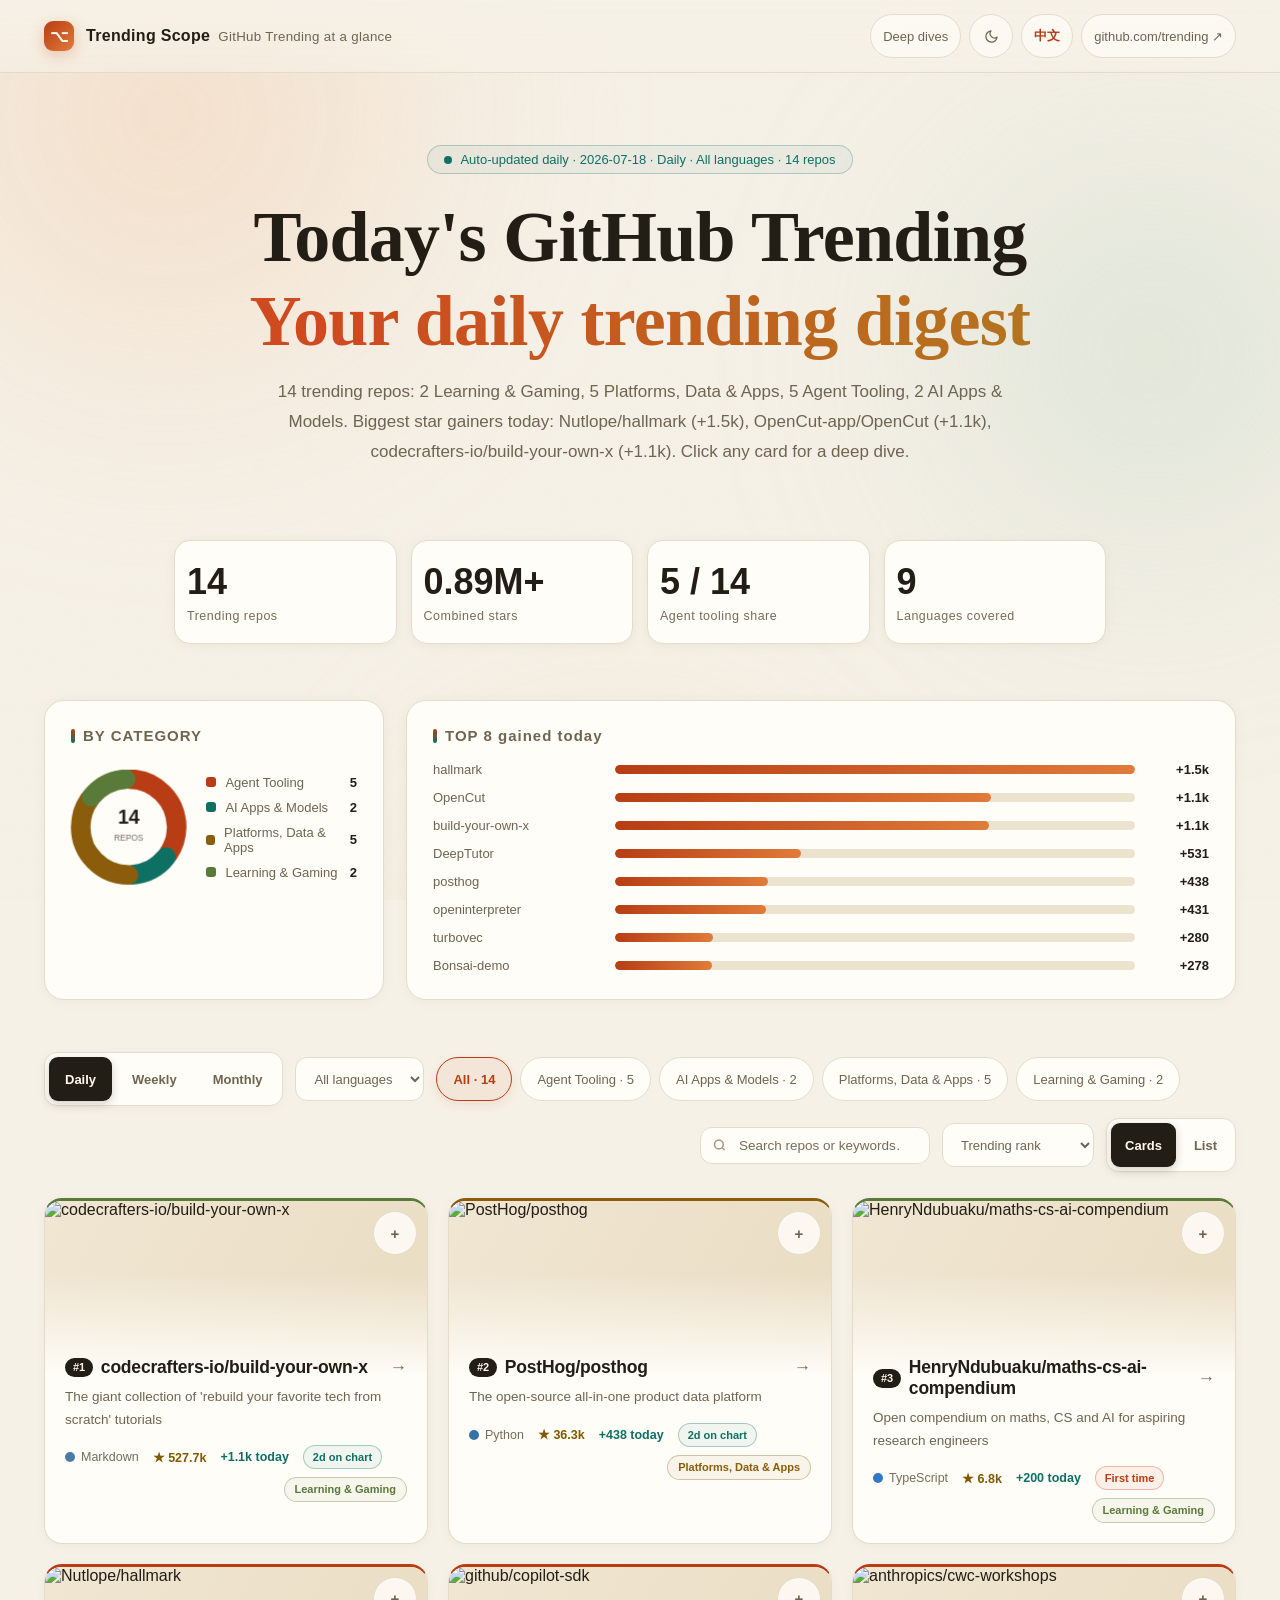
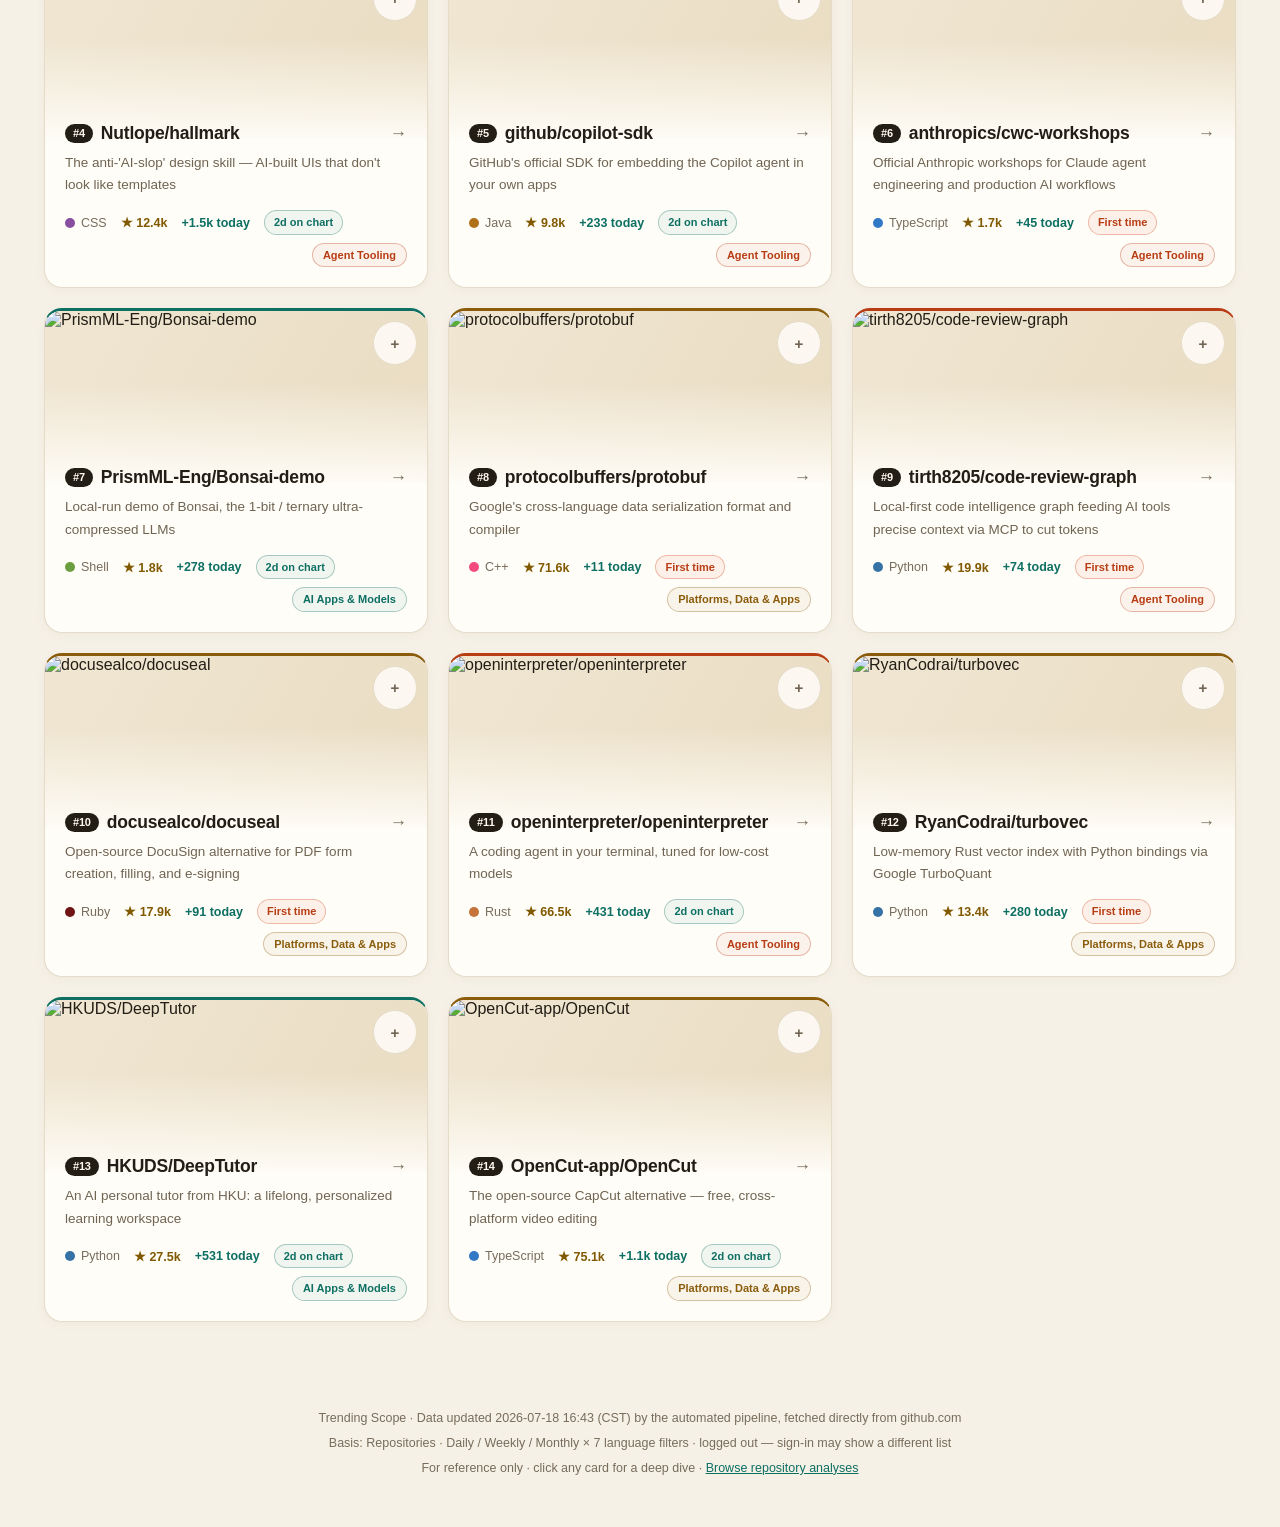
==== commit fe1fb9e2: "fix portable locale switch links" ====
--- a/index.html
+++ b/index.html
@@ -361,7 +361,7 @@
     <div class="nav-right">
       <a href="#explore" class="nav-project">Deep dives</a>
       <button class="themebtn" id="themebtn" aria-label="Toggle theme"></button>
-      <a href="/index-zh" class="lang">中文</a>
+      <a href="index-zh.html" class="lang">中文</a>
       <a href="https://github.com/trending" class="nav-source" target="_blank" rel="noopener">github.com/trending ↗</a>
     </div>
   </div>
